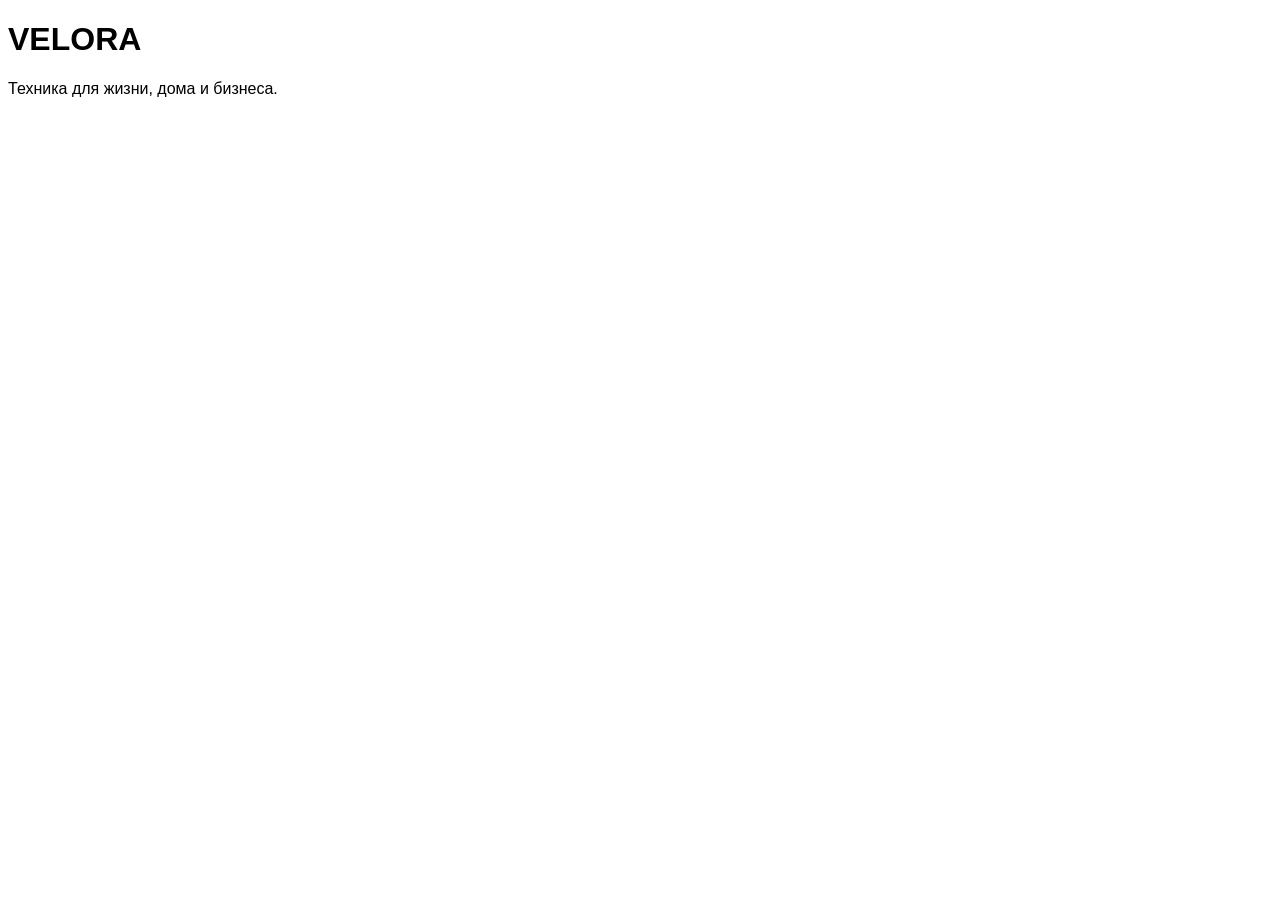
==== index.html @ d1290b40 "Создать структуру проекта VELORA и описать концепцию" ====
<!doctype html>
<html lang="ru"><head><meta charset="utf-8"><meta name="viewport" content="width=device-width,initial-scale=1"><title>VELORA — техника для жизни</title><link rel="stylesheet" href="style.css"></head><body><h1>VELORA</h1><p>Техника для жизни, дома и бизнеса.</p></body></html>
---- style.css ----
:root { color-scheme: light; font-family: Arial, sans-serif; }
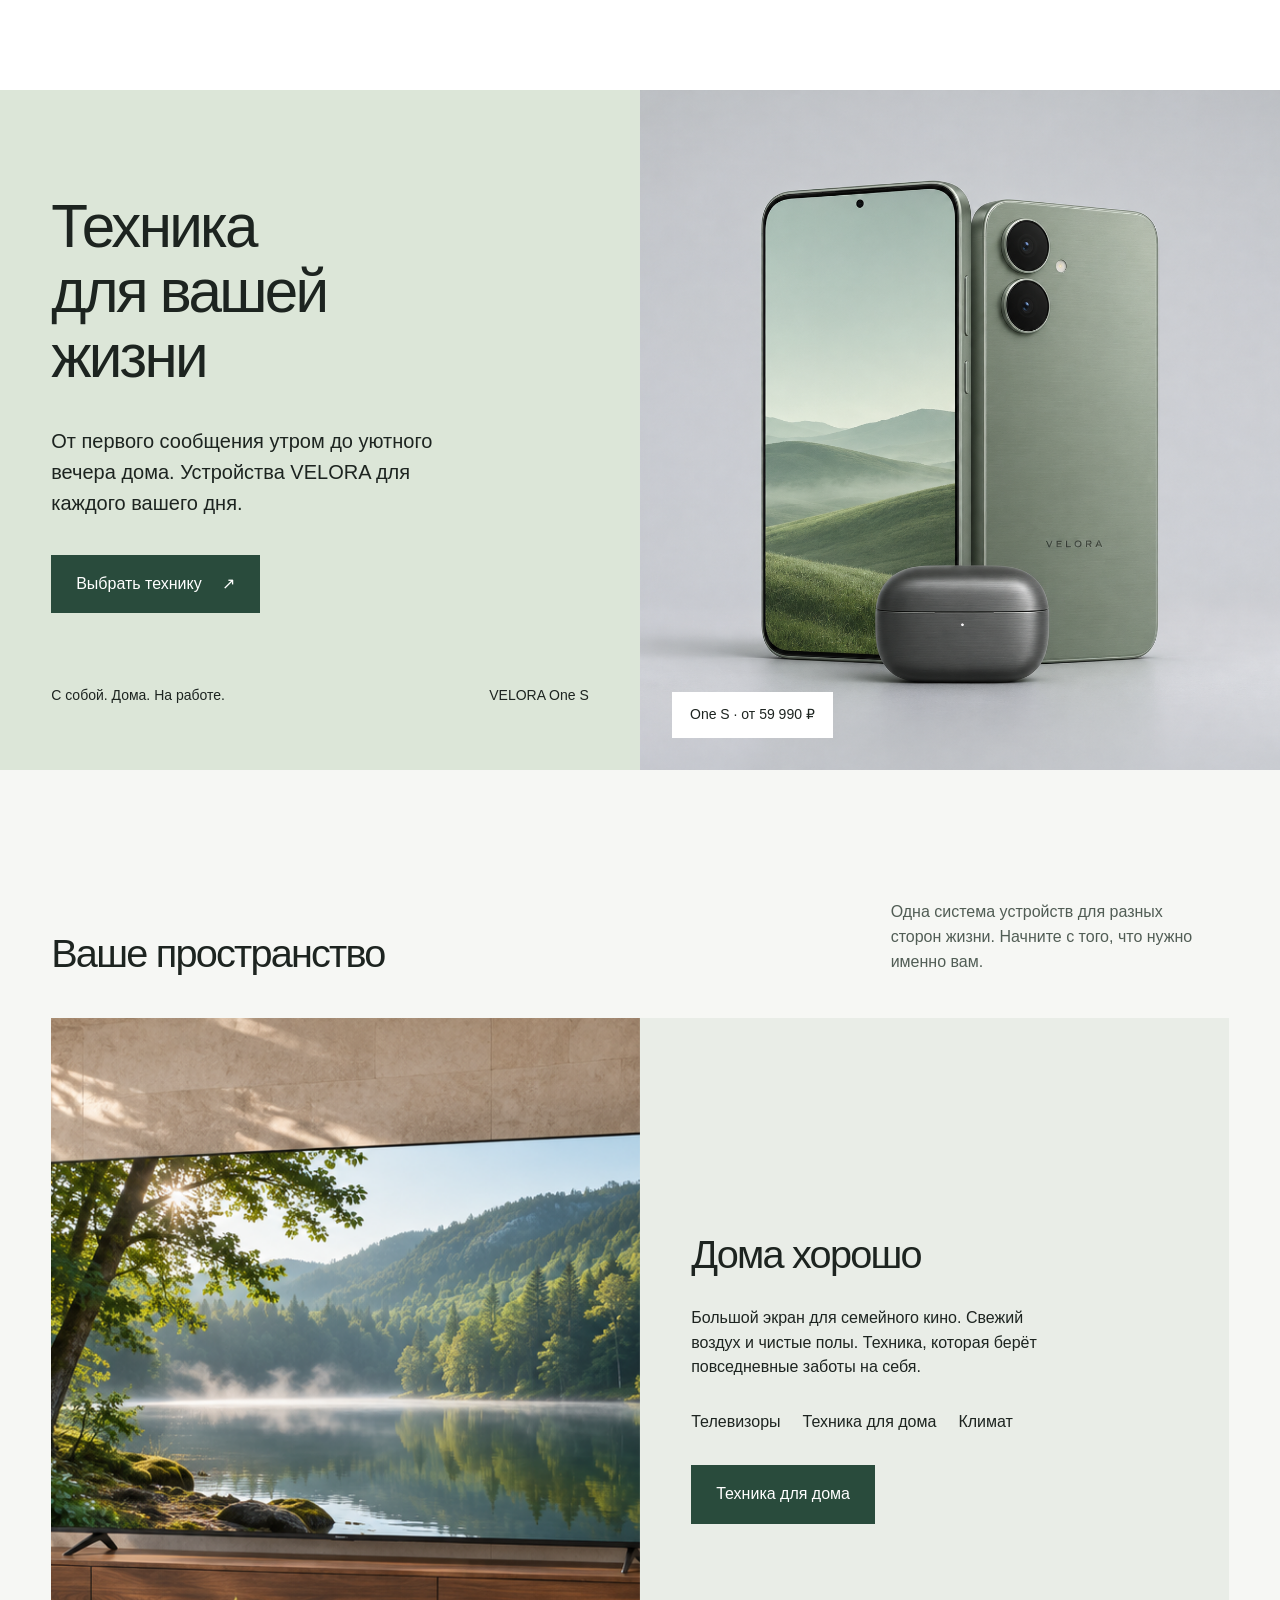
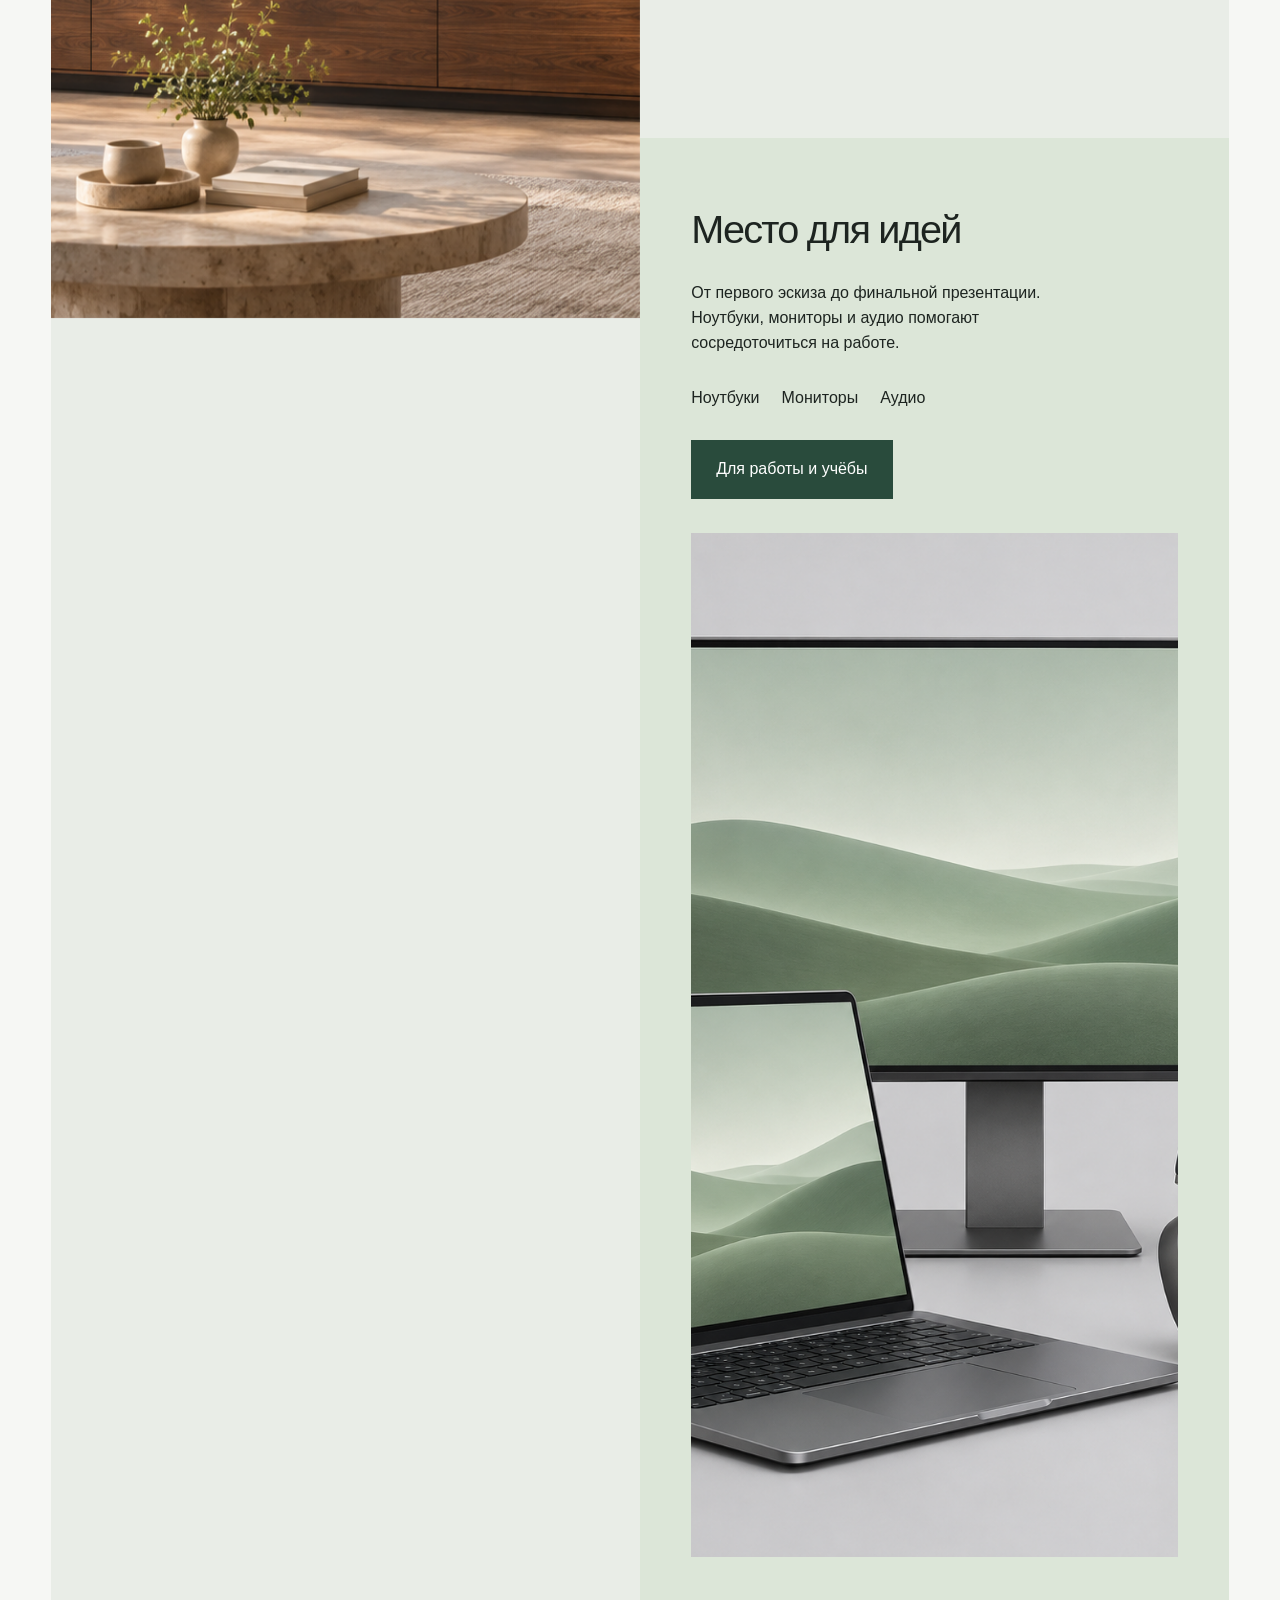
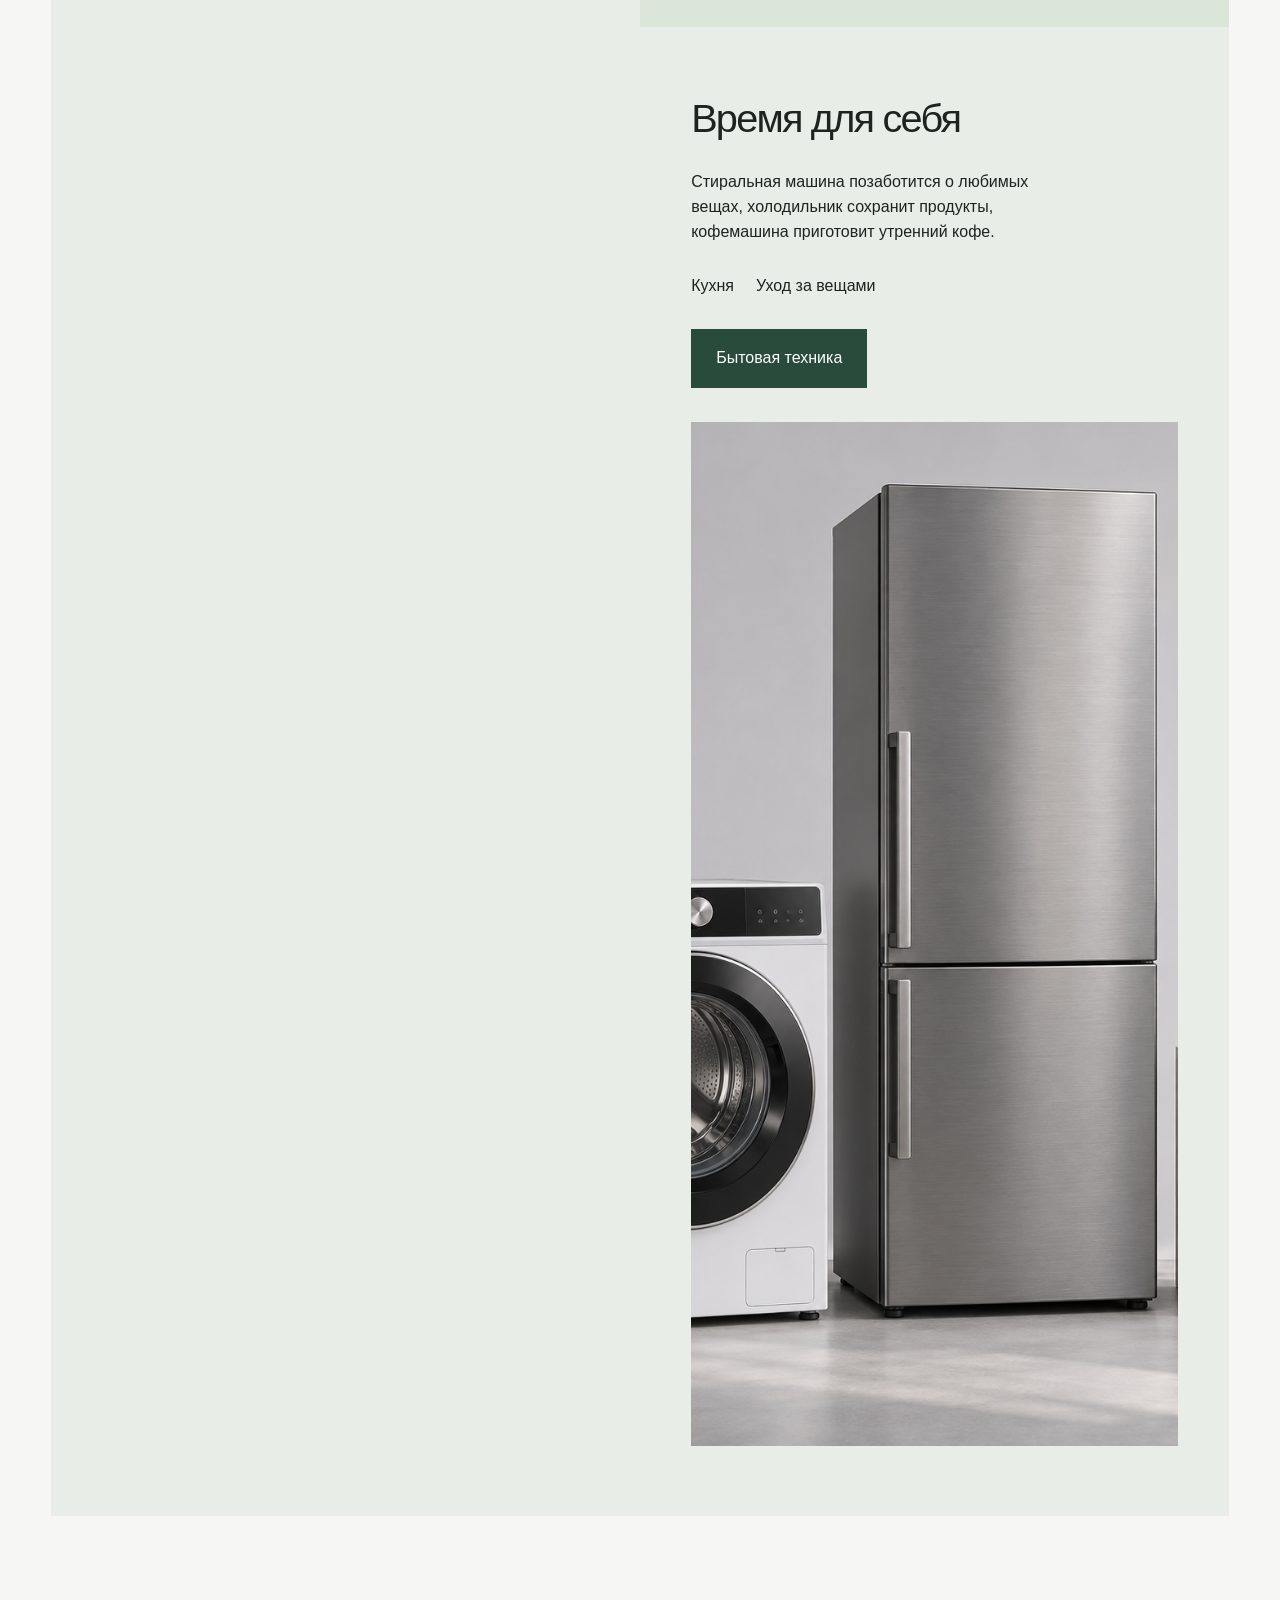
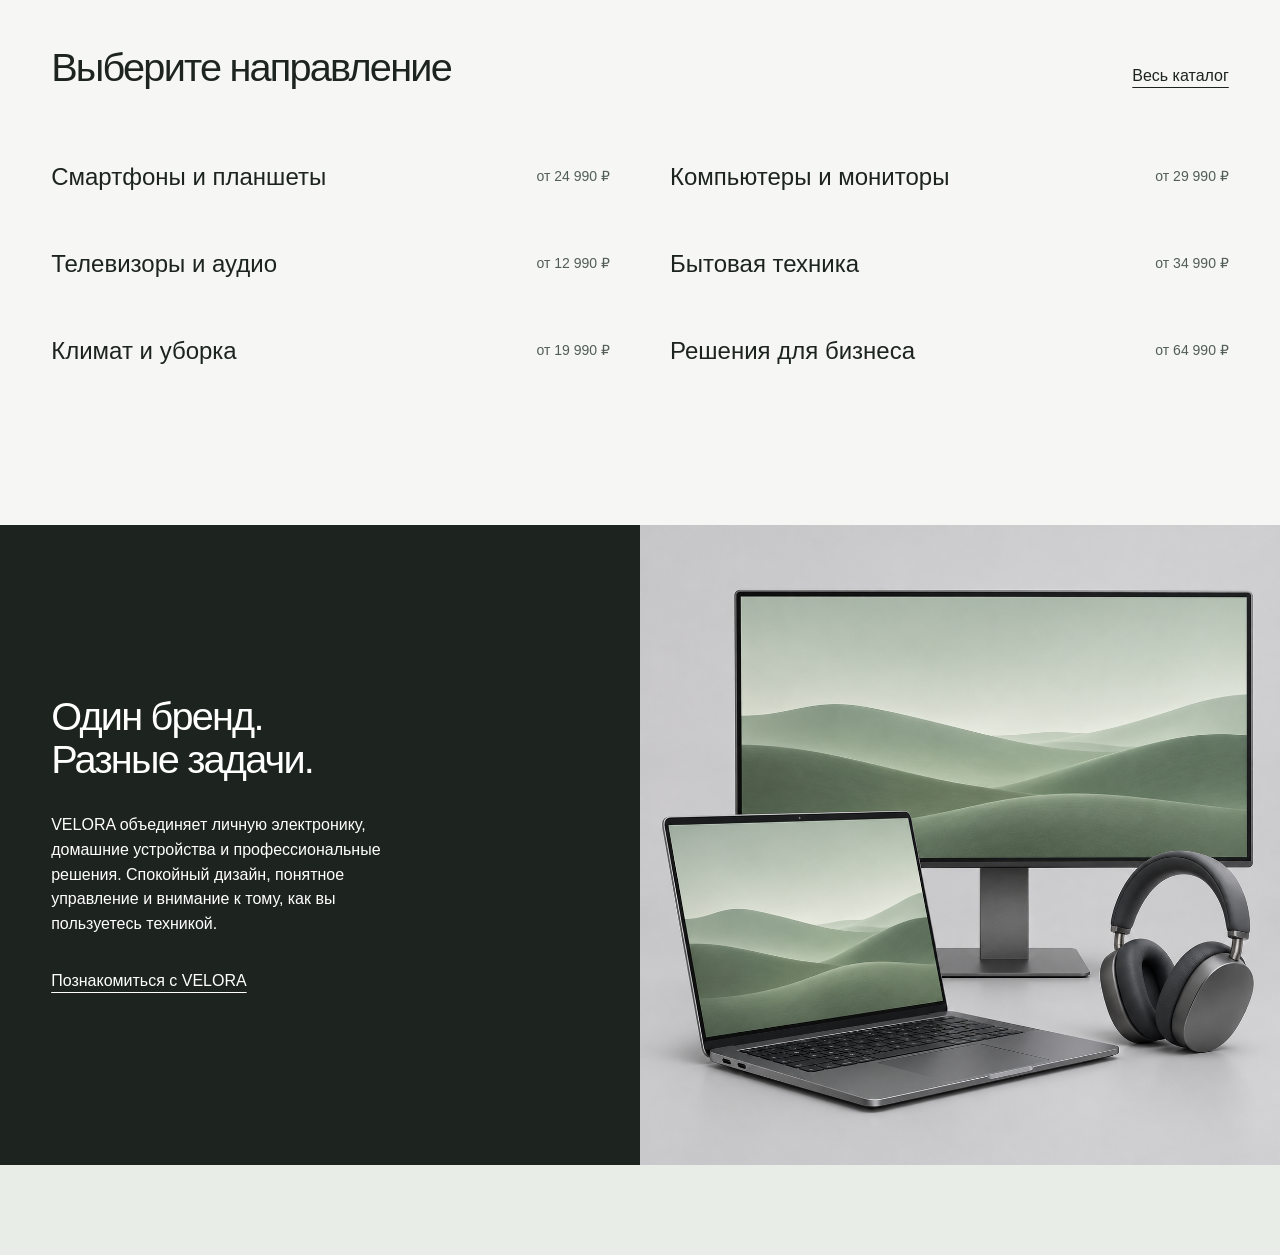
==== commit 4e3a54b4: "Добавить четыре страницы VELORA и изображения продукции" ====
--- a/index.html
+++ b/index.html
@@ -1,2 +1,8 @@
 <!doctype html>
-<html lang="ru"><head><meta charset="utf-8"><meta name="viewport" content="width=device-width,initial-scale=1"><title>VELORA — техника для жизни</title><link rel="stylesheet" href="style.css"></head><body><h1>VELORA</h1><p>Техника для жизни, дома и бизнеса.</p></body></html>
+<html lang="ru"><head><meta charset="utf-8"><meta name="viewport" content="width=device-width,initial-scale=1"><meta name="description" content="VELORA — учебный магазин техники для жизни, дома и бизнеса. Смартфоны, компьютеры, телевизоры и бытовая техника."><title>VELORA — техника для вашей жизни</title><link rel="icon" href="assets/favicon.svg" type="image/svg+xml"><link rel="stylesheet" href="style.css"><script src="app.js" defer></script></head><body>
+<a href="#main" class="skip">К содержанию</a><header class="header" data-header></header><main id="main">
+<section class="hero" aria-labelledby="hero-title"><div class="hero-copy"><h1 id="hero-title" class="reveal">Техника для вашей жизни</h1><p class="reveal">От первого сообщения утром до уютного вечера дома. Устройства VELORA для каждого вашего дня.</p><a class="button reveal" href="catalog.html">Выбрать технику <span aria-hidden="true">↗</span></a><div class="hero-bottom"><span>С собой. Дома. На работе.</span><span>VELORA One S</span></div></div><div class="hero-media"><img src="assets/mobile.png" alt="Смартфоны VELORA One S в шалфейном цвете и беспроводные наушники" width="1024" height="1024" fetchpriority="high"><span class="hero-caption">One S · от 59 990 ₽</span></div></section>
+<section class="section wrap" aria-labelledby="spaces-title"><div class="section-heading"><h2 id="spaces-title">Ваше пространство</h2><p>Одна система устройств для разных сторон жизни. Начните с того, что нужно именно вам.</p></div><div class="spaces"><div class="spaces-visual"><img id="space-image" src="assets/home.png" alt="Гостиная с телевизором, очистителем воздуха и роботом-пылесосом VELORA" width="1536" height="1024" loading="lazy"></div><div><article class="space-story" data-scene="home"><h3>Дома хорошо</h3><p>Большой экран для семейного кино. Свежий воздух и чистые полы. Техника, которая берёт повседневные заботы на себя.</p><ul><li>Телевизоры</li><li>Техника для дома</li><li>Климат</li></ul><a class="button" href="catalog.html?category=home">Техника для дома</a></article><article class="space-story" data-scene="computing"><h3>Место для идей</h3><p>От первого эскиза до финальной презентации. Ноутбуки, мониторы и аудио помогают сосредоточиться на работе.</p><ul><li>Ноутбуки</li><li>Мониторы</li><li>Аудио</li></ul><a class="button" href="catalog.html?category=computing">Для работы и учёбы</a><img class="inline-scene" src="assets/computing.png" alt="Графитовый ноутбук, монитор и полноразмерные наушники VELORA" width="1024" height="1024" loading="lazy"></article><article class="space-story" data-scene="appliances"><h3>Время для себя</h3><p>Стиральная машина позаботится о любимых вещах, холодильник сохранит продукты, кофемашина приготовит утренний кофе.</p><ul><li>Кухня</li><li>Уход за вещами</li></ul><a class="button" href="catalog.html?category=appliances">Бытовая техника</a><img class="inline-scene" src="assets/appliances.png" alt="Стиральная машина, холодильник и кофемашина VELORA" width="1024" height="1024" loading="lazy"></article></div></div></section>
+<section class="section wrap" aria-labelledby="categories-title"><div class="section-heading"><h2 id="categories-title">Выберите направление</h2><a class="text-link" href="catalog.html">Весь каталог</a></div><div class="category-list"><a class="category" href="catalog.html?category=mobile"><strong>Смартфоны и планшеты</strong><span>от 24 990 ₽</span></a><a class="category" href="catalog.html?category=computing"><strong>Компьютеры и мониторы</strong><span>от 29 990 ₽</span></a><a class="category" href="catalog.html?category=tv"><strong>Телевизоры и аудио</strong><span>от 12 990 ₽</span></a><a class="category" href="catalog.html?category=appliances"><strong>Бытовая техника</strong><span>от 34 990 ₽</span></a><a class="category" href="catalog.html?category=climate"><strong>Климат и уборка</strong><span>от 19 990 ₽</span></a><a class="category" href="catalog.html?category=business"><strong>Решения для бизнеса</strong><span>от 64 990 ₽</span></a></div></section>
+<section class="brand-note" aria-labelledby="brand-title"><div><h2 id="brand-title">Один бренд.<br>Разные задачи.</h2><p>VELORA объединяет личную электронику, домашние устройства и профессиональные решения. Спокойный дизайн, понятное управление и внимание к тому, как вы пользуетесь техникой.</p><a class="text-link" href="about.html">Познакомиться с VELORA</a></div><img src="assets/computing.png" alt="Рабочее пространство с устройствами VELORA" width="1024" height="1024" loading="lazy"></section>
+</main><footer class="footer" data-footer></footer><div data-cart></div><div class="toast" role="status" aria-live="polite"></div></body></html>
--- a/style.css
+++ b/style.css
@@ -1 +1,8 @@
-:root { color-scheme: light; font-family: Arial, sans-serif; }
+:root{--bg:#f6f7f4;--paper:#fff;--ink:#1d2420;--muted:#515d55;--surface:#e9ede7;--accent:#294b3c;--mint:#dce6d8;--gap:clamp(20px,4vw,64px);--head:clamp(30px,3.1vw,46px);--display:clamp(40px,4.7vw,72px)}
+*{box-sizing:border-box}html{scroll-behavior:smooth}body{margin:0;background:var(--bg);color:var(--ink);font:16px/1.55 Arial,Helvetica,sans-serif}button,input,select{font:inherit}a{color:inherit;text-decoration:none}button{cursor:pointer}img{display:block;max-width:100%;object-fit:cover}h1,h2,h3,p{margin:0}h1,h2,h3{line-height:1.08;letter-spacing:-.045em;text-wrap:balance;font-weight:500}h1{font-size:var(--display)}h2{font-size:var(--head)}h3{font-size:24px}p{text-wrap:pretty}a:focus-visible,button:focus-visible,input:focus-visible,select:focus-visible{outline:3px solid #43816b;outline-offset:5px}.skip{position:absolute;top:-100px;left:20px;background:var(--ink);color:var(--paper);padding:12px;z-index:100}.skip:focus{top:12px}.wrap{padding-inline:var(--gap)}.header{height:90px;display:flex;align-items:center;justify-content:space-between;gap:24px;padding-inline:var(--gap);background:var(--paper)}.wordmark{font-size:29px;font-weight:800;letter-spacing:-.07em}.nav{display:flex;align-items:center;gap:32px}.nav a{padding:8px 0}.nav a[aria-current=page]{color:var(--accent);text-decoration:underline;text-underline-offset:8px;text-decoration-thickness:2px}.cart-open{border:0;background:var(--surface);padding:12px 18px;display:flex;gap:14px;align-items:center}.cart-count{background:var(--ink);color:var(--paper);min-width:23px;height:23px;display:grid;place-items:center;font-size:13px;border-radius:50%}.menu-toggle{display:none;border:0;padding:12px;background:var(--surface)}.button{display:inline-flex;align-items:center;justify-content:center;gap:20px;padding:17px 25px;background:var(--accent);color:var(--paper);border:0;min-height:54px;font-weight:500}.button.secondary{background:var(--surface);color:var(--ink)}.text-link{text-decoration:underline;text-underline-offset:6px}.button,.cart-open,.nav a,.category,.product-card img{transition:transform .2s ease,background-color .2s ease}.button:hover,.cart-open:hover{transform:translateY(-2px)}.button:active{transform:translateY(1px)}.nav a:hover,.text-link:hover{color:var(--accent)}
+.hero{display:grid;grid-template-columns:1fr 1fr;min-height:680px}.hero-copy{padding:clamp(48px,7vw,100px) var(--gap) 48px;display:flex;flex-direction:column;justify-content:center;background:var(--mint)}.hero-copy h1{max-width:10ch}.hero-copy p{font-size:20px;max-width:36ch;margin-top:36px}.hero-copy .button{align-self:flex-start;margin-top:36px}.hero-bottom{margin-top:72px;display:flex;justify-content:space-between;gap:20px;font-size:14px}.hero-media{position:relative;background:var(--surface);overflow:hidden}.hero-media img{width:100%;height:100%;position:absolute;object-fit:cover;animation:hero-drift 16s ease-in-out infinite alternate}.hero-caption{position:absolute;bottom:32px;left:32px;background:var(--paper);padding:12px 18px;font-size:14px}.section{margin-top:130px;margin-bottom:130px}.section-heading{display:flex;align-items:flex-end;justify-content:space-between;gap:30px;margin-bottom:44px}.section-heading p{max-width:38ch;color:var(--muted)}.spaces{display:grid;grid-template-columns:1fr 1fr;background:var(--surface)}.spaces-visual{position:sticky;top:0;height:100svh;min-height:600px}.spaces-visual img{width:100%;height:100%;object-fit:cover}.space-story{min-height:80svh;padding:70px var(--gap);display:flex;flex-direction:column;justify-content:center}.space-story h3{font-size:var(--head);max-width:13ch}.space-story p{margin-top:30px;max-width:40ch}.space-story ul{padding:0;list-style:none;display:flex;flex-wrap:wrap;gap:12px 22px;margin:30px 0}.space-story .button{align-self:flex-start}.inline-scene{width:100%;aspect-ratio:1.35;object-fit:cover;margin-top:34px}.space-story:nth-child(2){background:var(--mint)}.category-list{display:grid;grid-template-columns:1fr 1fr;gap:0 60px}.category{display:flex;justify-content:space-between;align-items:center;padding:25px 0;gap:20px}.category:hover{transform:translateX(6px)}.category strong{font-size:24px;font-weight:500}.category span{font-size:14px;color:var(--muted)}.brand-note{display:grid;grid-template-columns:1fr 1fr;background:var(--ink);color:var(--paper)}.brand-note>div{padding:var(--gap);display:flex;flex-direction:column;justify-content:center;gap:32px}.brand-note img{height:100%;width:100%;min-height:430px}.brand-note p{max-width:43ch}.footer{padding:64px var(--gap) 26px;background:var(--surface)}.footer-top{display:grid;grid-template-columns:1.5fr 1fr 1fr;gap:40px}.footer-top p{max-width:34ch;margin-top:24px;color:var(--muted)}.footer-links{display:flex;flex-direction:column;gap:12px}.footer-bottom{display:flex;justify-content:space-between;gap:24px;flex-wrap:wrap;margin-top:64px;font-size:14px;color:var(--muted)}
+.page-intro{padding:64px var(--gap) 48px}.page-intro p{margin-top:24px;max-width:65ch;color:var(--muted)}.breadcrumb{font-size:14px;color:var(--muted);margin-bottom:28px}.breadcrumb a{text-decoration:underline;text-underline-offset:4px}.catalog-layout{display:grid;grid-template-columns:210px minmax(0,1fr);gap:40px;padding:0 var(--gap) 100px}.filter-title{font-size:20px;margin-bottom:18px}.filter-categories{display:flex;flex-direction:column;gap:8px}.filter-categories button{border:0;background:none;text-align:left;padding:12px 14px;color:var(--ink)}.filter-categories button[aria-pressed=true]{background:var(--accent);color:var(--paper)}.filter-categories button:hover{background:var(--surface)}.filter-categories button[aria-pressed=true]:hover{background:var(--accent)}.catalog-tools{display:flex;gap:16px;align-items:center;justify-content:space-between;flex-wrap:wrap;margin-bottom:28px}.search-box{flex:1;min-width:190px}.search-box input{width:100%;background:var(--paper);border:1px solid #a8b1a9;padding:14px}.sort-box select{background:var(--paper);border:1px solid #a8b1a9;padding:14px;max-width:100%}.result-count{color:var(--muted);font-size:14px;margin-bottom:20px}.products{display:grid;grid-template-columns:repeat(3,minmax(0,1fr));gap:40px 24px}.product-card{min-width:0}.product-visual{display:block;overflow:hidden;background:var(--surface)}.product-card img{width:100%;aspect-ratio:1;object-fit:contain}.product-visual:hover img{transform:scale(1.035)}.product-card h2{font-size:24px;line-height:1.2;letter-spacing:-.025em;margin-top:20px}.product-card p{margin:10px 0;color:var(--muted);font-size:14px}.price{font-size:20px;font-variant-numeric:tabular-nums}.product-actions{margin-top:18px;display:flex;justify-content:space-between;align-items:center;gap:8px}.add-small{background:var(--accent);color:var(--paper);border:0;padding:11px 14px}.empty-state{padding:50px 20px;background:var(--surface);text-align:center;grid-column:1/-1}.empty-state p{margin-top:16px}.sr-only{position:absolute;width:1px;height:1px;padding:0;margin:-1px;overflow:hidden;clip:rect(0,0,0,0);white-space:nowrap;border:0}.product-main{display:grid;grid-template-columns:1.1fr 1fr;gap:60px;margin:0 var(--gap) 80px}.detail-image{width:100%;aspect-ratio:1;object-fit:contain;background:var(--surface)}.product-info{padding-block:20px}.product-info h1{font-size:var(--head)}.product-info .description{margin:28px 0;color:var(--muted);font-size:20px}.detail-price{font-size:32px;margin:32px 0}.color-options{display:flex;gap:14px;margin-top:16px}.swatch{width:38px;height:38px;border:3px solid var(--paper);outline:2px solid transparent;border-radius:50%}.swatch[aria-pressed=true]{outline-color:var(--ink)}.color-sage{background:#a6b49f}.color-graphite{background:#414744}.detail-add{width:100%;margin-top:32px}.service-note{font-size:14px;color:var(--muted);margin-top:22px}.specs{max-width:1000px;margin:0 auto 100px;padding:0 var(--gap)}.specs h2{margin-bottom:32px}.specs dl{display:grid;grid-template-columns:1fr 1fr;margin:0}.specs dt,.specs dd{padding:18px 16px;margin:0}.specs dt:nth-of-type(odd),.specs dd:nth-of-type(odd){background:var(--surface)}.about-intro{display:grid;grid-template-columns:1fr 1fr;gap:60px;align-items:center}.about-intro img{width:100%;aspect-ratio:1;object-fit:cover}.about-intro p{margin-top:30px;max-width:45ch;font-size:20px}.about-intro h1{font-size:var(--head)}.about-directions{display:grid;grid-template-columns:1fr 1fr;gap:60px}.about-directions p{margin-top:24px;max-width:48ch}.support{background:var(--mint);padding:var(--gap)}.support details{padding-block:22px}.support summary{cursor:pointer;font-size:20px}.support details p{margin-top:18px;max-width:70ch}.support h2{margin-bottom:24px}
+dialog{border:0;padding:0;background:var(--paper);color:var(--ink);width:min(620px,calc(100% - 32px));max-height:85svh}dialog::backdrop{background:#17231c99}.cart-inner{padding:32px}.cart-title{display:flex;align-items:center;justify-content:space-between;gap:20px;margin-bottom:30px}.cart-title h2{font-size:32px}.close-dialog{border:0;background:var(--surface);padding:8px 14px;font-size:24px}.cart-row{display:grid;grid-template-columns:80px 1fr auto;gap:18px;align-items:center;margin:24px 0}.cart-row img{width:80px;height:80px;object-fit:contain;background:var(--surface)}.cart-row h3{font-size:20px;letter-spacing:-.02em}.cart-row p{font-size:14px}.quantity{display:flex;align-items:center;gap:14px;margin-top:10px}.quantity button{border:0;background:var(--surface);width:30px;height:30px}.quantity button:disabled{opacity:.4;cursor:default}.remove-item{border:0;background:none;text-decoration:underline;font-size:14px;padding:6px 0}.cart-total{font-size:24px;margin:30px 0}.cart-empty{padding:40px 0}.cart-notice{font-size:14px;color:var(--muted);margin:20px 0}.toast{position:fixed;bottom:24px;left:50%;transform:translateX(-50%);background:var(--ink);color:var(--paper);padding:16px 24px;z-index:20;max-width:calc(100% - 32px);width:max-content}.toast:empty{display:none}.reveal{animation:enter .65s both}.space-story>*{animation:enter .7s both}.space-story>*:nth-child(2){animation-delay:.08s}.space-story>*:nth-child(3){animation-delay:.16s}@supports(animation-timeline:view()){.space-story>*,.category,.section-heading>*{animation:enter both;animation-timeline:view();animation-range:entry 0% entry 65%}}@keyframes enter{from{opacity:.25;transform:translateY(22px)}to{opacity:1;transform:none}}@keyframes hero-drift{from{transform:scale(1)}to{transform:scale(1.045)}}
+@media(min-width:1550px){body{max-width:1800px;margin:auto}.hero{min-height:760px}}@media(max-width:1000px){.header{height:80px}.nav{gap:20px}.hero{min-height:560px}.hero-copy{padding-top:50px}.hero-bottom{margin-top:40px}.products{grid-template-columns:repeat(2,minmax(0,1fr))}.catalog-layout{grid-template-columns:180px minmax(0,1fr);gap:25px}.product-main{gap:32px}.spaces-visual{min-height:500px}.footer-top{grid-template-columns:1fr 1fr}.footer-top>div:first-child{grid-column:1/-1}}
+@media(max-width:700px){:root{--gap:20px;--display:46px;--head:34px}.header{height:76px;gap:12px;position:relative;z-index:10}.wordmark{font-size:26px}.menu-toggle{display:block;margin-left:auto}.cart-open{padding:10px 12px;gap:8px}.cart-label{display:none}.nav{display:none;position:absolute;top:76px;left:0;right:0;background:var(--paper);padding:24px var(--gap);flex-direction:column;align-items:flex-start}.nav.open{display:flex}.hero{display:flex;flex-direction:column;min-height:0}.hero-media{height:420px;order:-1}.hero-copy{padding:38px var(--gap)}.hero-copy h1{max-width:12ch}.hero-copy p{font-size:18px;margin-top:28px}.hero-copy .button{width:100%;margin-top:28px}.hero-caption{left:20px;bottom:20px}.hero-bottom{margin-top:32px;font-size:13px}.section{margin-block:75px}.section-heading{align-items:flex-start;flex-direction:column;gap:24px;margin-bottom:30px}.spaces{display:block}.spaces-visual{position:relative;min-height:0;height:380px}.space-story{min-height:0;padding:42px var(--gap)}.space-story h3{max-width:100%}.space-story p{margin-top:22px}.category-list{grid-template-columns:1fr}.category strong{font-size:22px}.brand-note{grid-template-columns:1fr}.brand-note img{min-height:0;aspect-ratio:1.25;order:-1}.brand-note>div{padding:36px var(--gap)}.footer{padding-top:44px}.footer-top{gap:32px 20px}.footer-bottom{margin-top:40px;gap:12px}.page-intro{padding-top:42px}.page-intro h1{font-size:40px}.catalog-layout{display:block;padding-bottom:65px}.filter-categories{flex-direction:row;overflow-x:auto;padding-bottom:14px;margin-bottom:20px;gap:6px}.filter-categories button{white-space:nowrap;padding:10px 14px}.filter-title{display:none}.catalog-tools{align-items:stretch;gap:12px}.search-box{flex-basis:100%}.sort-box,.sort-box select{width:100%}.products{gap:32px 14px}.product-card h2{font-size:20px}.product-actions{flex-direction:column;align-items:flex-start;gap:12px}.add-small{width:100%}.product-main{grid-template-columns:1fr;gap:22px;margin-bottom:50px}.product-info{padding:0}.product-info .description{font-size:18px}.specs{margin-bottom:65px}.specs dt,.specs dd{padding:14px 10px;font-size:14px}.about-intro,.about-directions{grid-template-columns:1fr;gap:36px}.about-intro img{order:-1}.about-intro p{font-size:18px}.support{padding:28px 20px}.cart-inner{padding:24px 20px}.cart-row{grid-template-columns:62px 1fr;gap:14px}.cart-row img{width:62px;height:70px}.cart-row>div:last-child{grid-column:2}.cart-title h2{font-size:28px}}
+@media(prefers-reduced-motion:reduce){html{scroll-behavior:auto}*,*::before,*::after{animation:none!important;transition:none!important}}
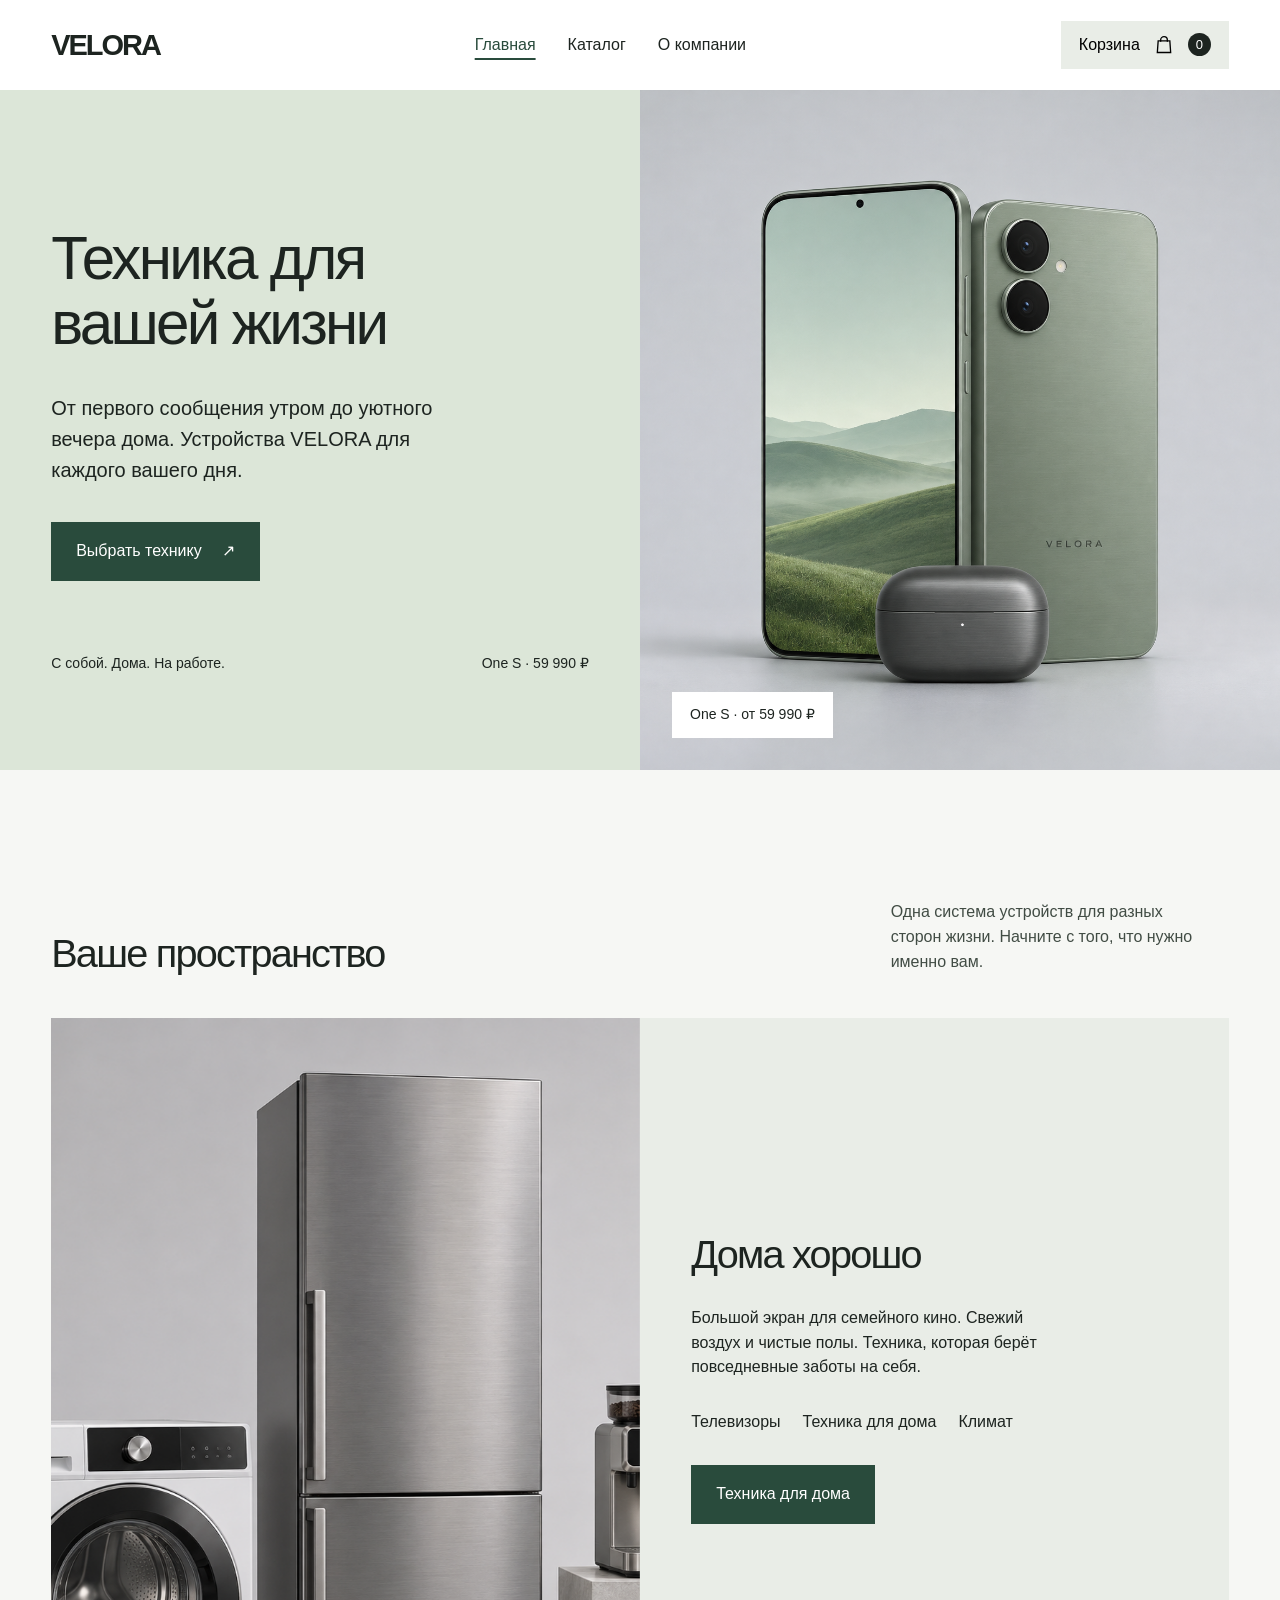
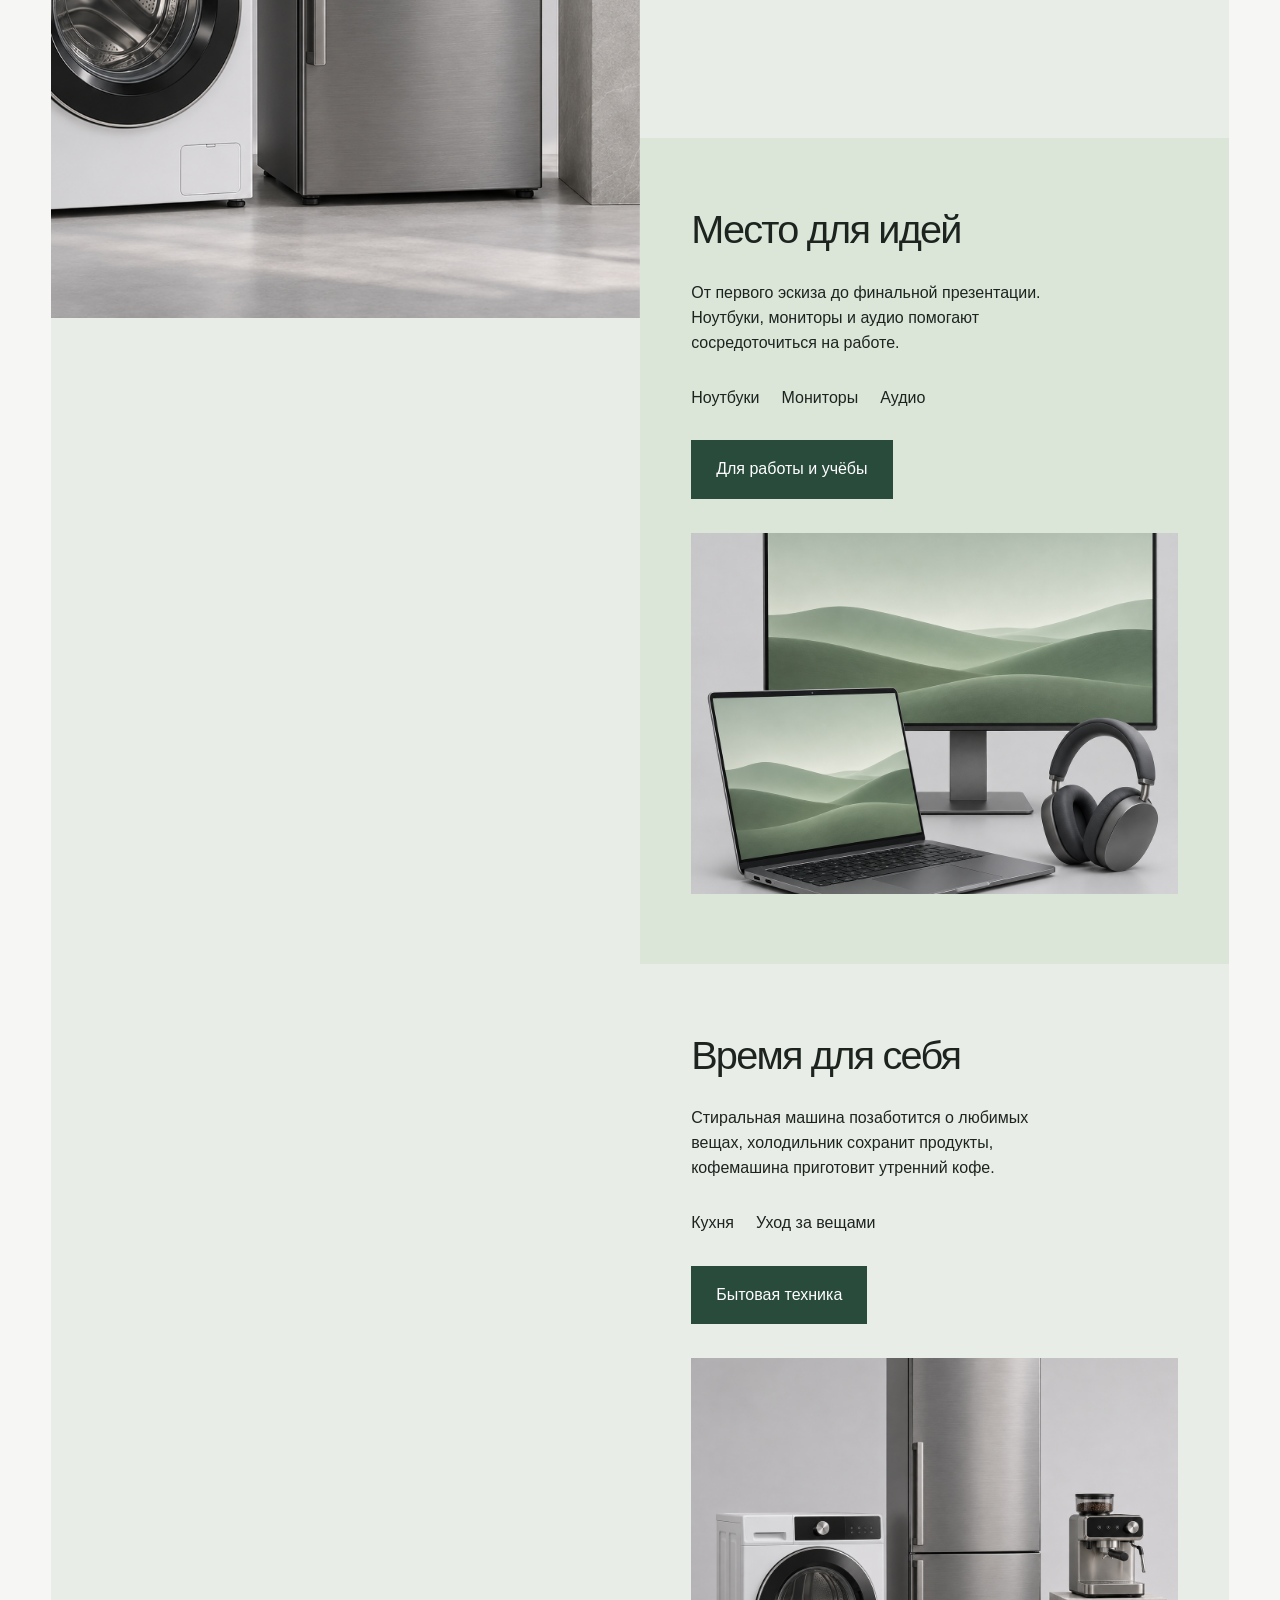
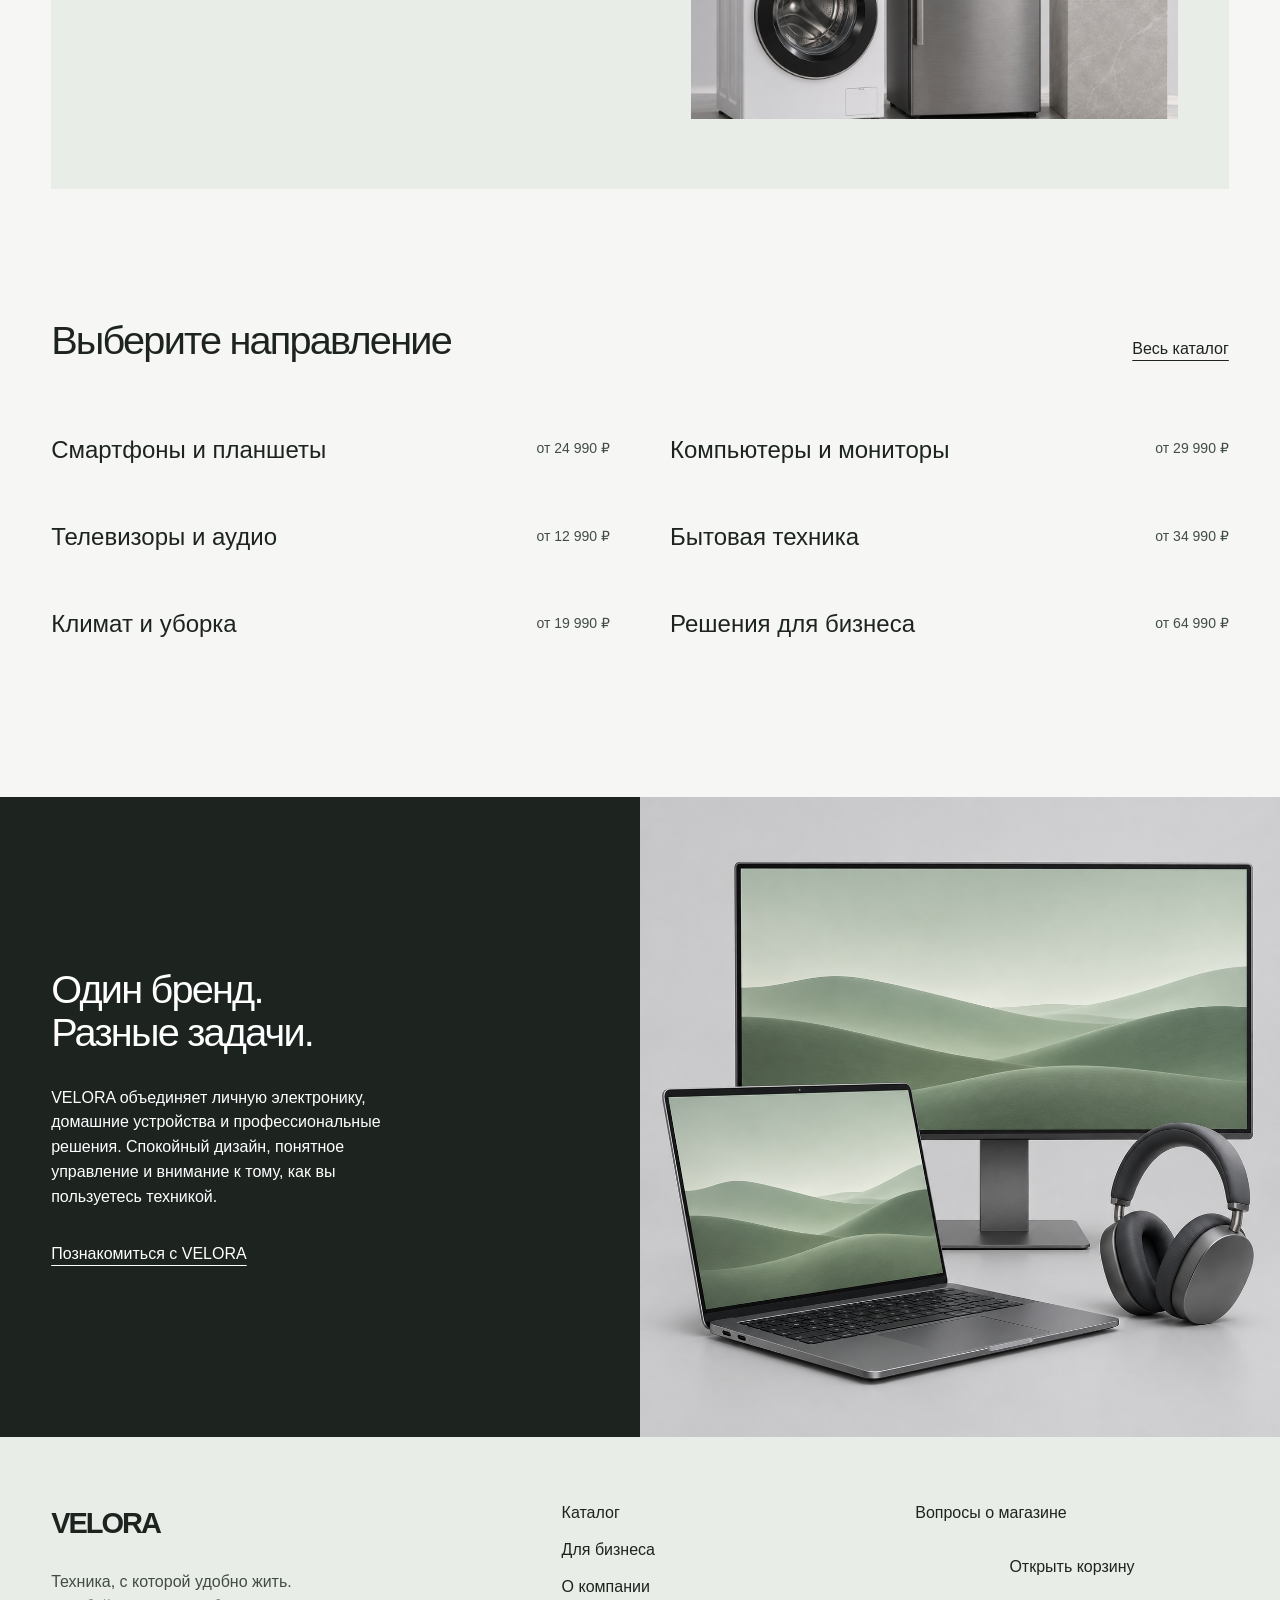
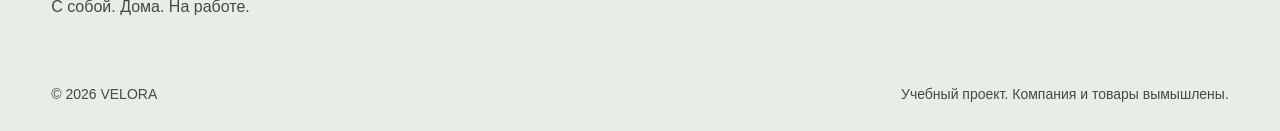
==== commit 8e3ddb19: "Исправить адаптивность и подтвердить проверку функций" ====
--- a/index.html
+++ b/index.html
@@ -1,7 +1,7 @@
 <!doctype html>
 <html lang="ru"><head><meta charset="utf-8"><meta name="viewport" content="width=device-width,initial-scale=1"><meta name="description" content="VELORA — учебный магазин техники для жизни, дома и бизнеса. Смартфоны, компьютеры, телевизоры и бытовая техника."><title>VELORA — техника для вашей жизни</title><link rel="icon" href="assets/favicon.svg" type="image/svg+xml"><link rel="stylesheet" href="style.css"><script src="app.js" defer></script></head><body>
 <a href="#main" class="skip">К содержанию</a><header class="header" data-header></header><main id="main">
-<section class="hero" aria-labelledby="hero-title"><div class="hero-copy"><h1 id="hero-title" class="reveal">Техника для вашей жизни</h1><p class="reveal">От первого сообщения утром до уютного вечера дома. Устройства VELORA для каждого вашего дня.</p><a class="button reveal" href="catalog.html">Выбрать технику <span aria-hidden="true">↗</span></a><div class="hero-bottom"><span>С собой. Дома. На работе.</span><span>VELORA One S</span></div></div><div class="hero-media"><img src="assets/mobile.png" alt="Смартфоны VELORA One S в шалфейном цвете и беспроводные наушники" width="1024" height="1024" fetchpriority="high"><span class="hero-caption">One S · от 59 990 ₽</span></div></section>
+<section class="hero" aria-labelledby="hero-title"><div class="hero-copy"><h1 id="hero-title" class="reveal">Техника для вашей жизни</h1><p class="reveal">От первого сообщения утром до уютного вечера дома. Устройства VELORA для каждого вашего дня.</p><a class="button reveal" href="catalog.html">Выбрать технику <span aria-hidden="true">↗</span></a><div class="hero-bottom"><span>С собой. Дома. На работе.</span><span>One S · 59 990 ₽</span></div></div><div class="hero-media"><img src="assets/mobile.png" alt="Смартфоны VELORA One S в шалфейном цвете и беспроводные наушники" width="1024" height="1024" fetchpriority="high"><span class="hero-caption">One S · от 59 990 ₽</span></div></section>
 <section class="section wrap" aria-labelledby="spaces-title"><div class="section-heading"><h2 id="spaces-title">Ваше пространство</h2><p>Одна система устройств для разных сторон жизни. Начните с того, что нужно именно вам.</p></div><div class="spaces"><div class="spaces-visual"><img id="space-image" src="assets/home.png" alt="Гостиная с телевизором, очистителем воздуха и роботом-пылесосом VELORA" width="1536" height="1024" loading="lazy"></div><div><article class="space-story" data-scene="home"><h3>Дома хорошо</h3><p>Большой экран для семейного кино. Свежий воздух и чистые полы. Техника, которая берёт повседневные заботы на себя.</p><ul><li>Телевизоры</li><li>Техника для дома</li><li>Климат</li></ul><a class="button" href="catalog.html?category=home">Техника для дома</a></article><article class="space-story" data-scene="computing"><h3>Место для идей</h3><p>От первого эскиза до финальной презентации. Ноутбуки, мониторы и аудио помогают сосредоточиться на работе.</p><ul><li>Ноутбуки</li><li>Мониторы</li><li>Аудио</li></ul><a class="button" href="catalog.html?category=computing">Для работы и учёбы</a><img class="inline-scene" src="assets/computing.png" alt="Графитовый ноутбук, монитор и полноразмерные наушники VELORA" width="1024" height="1024" loading="lazy"></article><article class="space-story" data-scene="appliances"><h3>Время для себя</h3><p>Стиральная машина позаботится о любимых вещах, холодильник сохранит продукты, кофемашина приготовит утренний кофе.</p><ul><li>Кухня</li><li>Уход за вещами</li></ul><a class="button" href="catalog.html?category=appliances">Бытовая техника</a><img class="inline-scene" src="assets/appliances.png" alt="Стиральная машина, холодильник и кофемашина VELORA" width="1024" height="1024" loading="lazy"></article></div></div></section>
 <section class="section wrap" aria-labelledby="categories-title"><div class="section-heading"><h2 id="categories-title">Выберите направление</h2><a class="text-link" href="catalog.html">Весь каталог</a></div><div class="category-list"><a class="category" href="catalog.html?category=mobile"><strong>Смартфоны и планшеты</strong><span>от 24 990 ₽</span></a><a class="category" href="catalog.html?category=computing"><strong>Компьютеры и мониторы</strong><span>от 29 990 ₽</span></a><a class="category" href="catalog.html?category=tv"><strong>Телевизоры и аудио</strong><span>от 12 990 ₽</span></a><a class="category" href="catalog.html?category=appliances"><strong>Бытовая техника</strong><span>от 34 990 ₽</span></a><a class="category" href="catalog.html?category=climate"><strong>Климат и уборка</strong><span>от 19 990 ₽</span></a><a class="category" href="catalog.html?category=business"><strong>Решения для бизнеса</strong><span>от 64 990 ₽</span></a></div></section>
 <section class="brand-note" aria-labelledby="brand-title"><div><h2 id="brand-title">Один бренд.<br>Разные задачи.</h2><p>VELORA объединяет личную электронику, домашние устройства и профессиональные решения. Спокойный дизайн, понятное управление и внимание к тому, как вы пользуетесь техникой.</p><a class="text-link" href="about.html">Познакомиться с VELORA</a></div><img src="assets/computing.png" alt="Рабочее пространство с устройствами VELORA" width="1024" height="1024" loading="lazy"></section>
--- a/style.css
+++ b/style.css
@@ -1,8 +1,8 @@
-:root{--bg:#f6f7f4;--paper:#fff;--ink:#1d2420;--muted:#515d55;--surface:#e9ede7;--accent:#294b3c;--mint:#dce6d8;--gap:clamp(20px,4vw,64px);--head:clamp(30px,3.1vw,46px);--display:clamp(40px,4.7vw,72px)}
-*{box-sizing:border-box}html{scroll-behavior:smooth}body{margin:0;background:var(--bg);color:var(--ink);font:16px/1.55 Arial,Helvetica,sans-serif}button,input,select{font:inherit}a{color:inherit;text-decoration:none}button{cursor:pointer}img{display:block;max-width:100%;object-fit:cover}h1,h2,h3,p{margin:0}h1,h2,h3{line-height:1.08;letter-spacing:-.045em;text-wrap:balance;font-weight:500}h1{font-size:var(--display)}h2{font-size:var(--head)}h3{font-size:24px}p{text-wrap:pretty}a:focus-visible,button:focus-visible,input:focus-visible,select:focus-visible{outline:3px solid #43816b;outline-offset:5px}.skip{position:absolute;top:-100px;left:20px;background:var(--ink);color:var(--paper);padding:12px;z-index:100}.skip:focus{top:12px}.wrap{padding-inline:var(--gap)}.header{height:90px;display:flex;align-items:center;justify-content:space-between;gap:24px;padding-inline:var(--gap);background:var(--paper)}.wordmark{font-size:29px;font-weight:800;letter-spacing:-.07em}.nav{display:flex;align-items:center;gap:32px}.nav a{padding:8px 0}.nav a[aria-current=page]{color:var(--accent);text-decoration:underline;text-underline-offset:8px;text-decoration-thickness:2px}.cart-open{border:0;background:var(--surface);padding:12px 18px;display:flex;gap:14px;align-items:center}.cart-count{background:var(--ink);color:var(--paper);min-width:23px;height:23px;display:grid;place-items:center;font-size:13px;border-radius:50%}.menu-toggle{display:none;border:0;padding:12px;background:var(--surface)}.button{display:inline-flex;align-items:center;justify-content:center;gap:20px;padding:17px 25px;background:var(--accent);color:var(--paper);border:0;min-height:54px;font-weight:500}.button.secondary{background:var(--surface);color:var(--ink)}.text-link{text-decoration:underline;text-underline-offset:6px}.button,.cart-open,.nav a,.category,.product-card img{transition:transform .2s ease,background-color .2s ease}.button:hover,.cart-open:hover{transform:translateY(-2px)}.button:active{transform:translateY(1px)}.nav a:hover,.text-link:hover{color:var(--accent)}
-.hero{display:grid;grid-template-columns:1fr 1fr;min-height:680px}.hero-copy{padding:clamp(48px,7vw,100px) var(--gap) 48px;display:flex;flex-direction:column;justify-content:center;background:var(--mint)}.hero-copy h1{max-width:10ch}.hero-copy p{font-size:20px;max-width:36ch;margin-top:36px}.hero-copy .button{align-self:flex-start;margin-top:36px}.hero-bottom{margin-top:72px;display:flex;justify-content:space-between;gap:20px;font-size:14px}.hero-media{position:relative;background:var(--surface);overflow:hidden}.hero-media img{width:100%;height:100%;position:absolute;object-fit:cover;animation:hero-drift 16s ease-in-out infinite alternate}.hero-caption{position:absolute;bottom:32px;left:32px;background:var(--paper);padding:12px 18px;font-size:14px}.section{margin-top:130px;margin-bottom:130px}.section-heading{display:flex;align-items:flex-end;justify-content:space-between;gap:30px;margin-bottom:44px}.section-heading p{max-width:38ch;color:var(--muted)}.spaces{display:grid;grid-template-columns:1fr 1fr;background:var(--surface)}.spaces-visual{position:sticky;top:0;height:100svh;min-height:600px}.spaces-visual img{width:100%;height:100%;object-fit:cover}.space-story{min-height:80svh;padding:70px var(--gap);display:flex;flex-direction:column;justify-content:center}.space-story h3{font-size:var(--head);max-width:13ch}.space-story p{margin-top:30px;max-width:40ch}.space-story ul{padding:0;list-style:none;display:flex;flex-wrap:wrap;gap:12px 22px;margin:30px 0}.space-story .button{align-self:flex-start}.inline-scene{width:100%;aspect-ratio:1.35;object-fit:cover;margin-top:34px}.space-story:nth-child(2){background:var(--mint)}.category-list{display:grid;grid-template-columns:1fr 1fr;gap:0 60px}.category{display:flex;justify-content:space-between;align-items:center;padding:25px 0;gap:20px}.category:hover{transform:translateX(6px)}.category strong{font-size:24px;font-weight:500}.category span{font-size:14px;color:var(--muted)}.brand-note{display:grid;grid-template-columns:1fr 1fr;background:var(--ink);color:var(--paper)}.brand-note>div{padding:var(--gap);display:flex;flex-direction:column;justify-content:center;gap:32px}.brand-note img{height:100%;width:100%;min-height:430px}.brand-note p{max-width:43ch}.footer{padding:64px var(--gap) 26px;background:var(--surface)}.footer-top{display:grid;grid-template-columns:1.5fr 1fr 1fr;gap:40px}.footer-top p{max-width:34ch;margin-top:24px;color:var(--muted)}.footer-links{display:flex;flex-direction:column;gap:12px}.footer-bottom{display:flex;justify-content:space-between;gap:24px;flex-wrap:wrap;margin-top:64px;font-size:14px;color:var(--muted)}
+:root{--bg:#f6f7f4;--paper:#fff;--ink:#1d2420;--muted:#414c44;--surface:#e9ede7;--accent:#294b3c;--mint:#dce6d8;--gap:clamp(20px,4vw,64px);--head:clamp(30px,3.1vw,46px);--display:clamp(40px,4.7vw,72px)}
+*{box-sizing:border-box}html{scroll-behavior:smooth}body{margin:0;background:var(--bg);color:var(--ink);font:16px/1.55 Arial,Helvetica,sans-serif}button,input,select{font:inherit}a{color:inherit;text-decoration:none}button{cursor:pointer}img{display:block;max-width:100%;height:auto;object-fit:cover}h1,h2,h3,p{margin:0}h1,h2,h3{line-height:1.08;letter-spacing:-.045em;text-wrap:balance;font-weight:500}h1{font-size:var(--display)}h2{font-size:var(--head)}h3{font-size:24px}p{text-wrap:pretty}a:focus-visible,button:focus-visible,input:focus-visible,select:focus-visible{outline:3px solid #43816b;outline-offset:5px}.skip{position:absolute;top:-100px;left:20px;background:var(--ink);color:var(--paper);padding:12px;z-index:100}.skip:focus{top:12px}.wrap{padding-inline:var(--gap)}.header{height:90px;display:flex;align-items:center;justify-content:space-between;gap:24px;padding-inline:var(--gap);background:var(--paper)}.wordmark{font-size:29px;font-weight:800;letter-spacing:-.07em}.nav{display:flex;align-items:center;gap:32px}.nav a{padding:8px 0}.nav a[aria-current=page]{color:var(--accent);text-decoration:underline;text-underline-offset:8px;text-decoration-thickness:2px}.cart-open{border:0;background:var(--surface);padding:12px 18px;display:flex;gap:14px;align-items:center}.cart-count{background:var(--ink);color:var(--paper);min-width:23px;height:23px;display:grid;place-items:center;font-size:13px;border-radius:50%}.menu-toggle{display:none;border:0;padding:12px;background:var(--surface)}.button{display:inline-flex;align-items:center;justify-content:center;gap:20px;padding:17px 25px;background:var(--accent);color:var(--paper);border:0;min-height:54px;font-weight:500}.button.secondary{background:var(--surface);color:var(--ink)}.text-link{text-decoration:underline;text-underline-offset:6px}.button,.cart-open,.nav a,.category,.product-card img{transition:transform .2s ease,background-color .2s ease}.button:hover,.cart-open:hover{transform:translateY(-2px)}.button:active{transform:translateY(1px)}.nav a:hover,.text-link:hover{color:var(--accent)}
+.hero{display:grid;grid-template-columns:1fr 1fr;min-height:680px}.hero-copy{padding:clamp(48px,7vw,100px) var(--gap) 48px;display:flex;flex-direction:column;justify-content:center;background:var(--mint)}.hero-copy h1{max-width:none}.hero-copy p{font-size:20px;max-width:36ch;margin-top:36px}.hero-copy .button{align-self:flex-start;margin-top:36px}.hero-bottom{margin-top:72px;display:flex;justify-content:space-between;gap:20px;font-size:14px}.hero-media{position:relative;background:var(--surface);overflow:hidden}.hero-media img{width:100%;height:100%;position:absolute;object-fit:cover;animation:hero-drift 16s ease-in-out infinite alternate}.hero-caption{position:absolute;bottom:32px;left:32px;background:var(--paper);padding:12px 18px;font-size:14px}.section{margin-top:130px;margin-bottom:130px}.section-heading{display:flex;align-items:flex-end;justify-content:space-between;gap:30px;margin-bottom:44px}.section-heading p{max-width:38ch;color:var(--muted)}.spaces{display:grid;grid-template-columns:1fr 1fr;background:var(--surface)}.spaces-visual{position:sticky;top:0;height:100svh;min-height:600px}.spaces-visual img{width:100%;height:100%;object-fit:cover}.space-story{min-height:80svh;padding:70px var(--gap);display:flex;flex-direction:column;justify-content:center}.space-story h3{font-size:var(--head);max-width:13ch}.space-story p{margin-top:30px;max-width:40ch}.space-story ul{padding:0;list-style:none;display:flex;flex-wrap:wrap;gap:12px 22px;margin:30px 0}.space-story .button{align-self:flex-start}.inline-scene{width:100%;aspect-ratio:1.35;object-fit:cover;margin-top:34px}.space-story:nth-child(2){background:var(--mint)}.category-list{display:grid;grid-template-columns:1fr 1fr;gap:0 60px}.category{display:flex;justify-content:space-between;align-items:center;padding:25px 0;gap:20px}.category:hover{transform:translateX(6px)}.category strong{font-size:24px;font-weight:500}.category span{font-size:14px;color:var(--muted)}.brand-note{display:grid;grid-template-columns:1fr 1fr;background:var(--ink);color:var(--paper)}.brand-note>div{padding:var(--gap);display:flex;flex-direction:column;justify-content:center;gap:32px}.brand-note img{height:100%;width:100%;min-height:430px}.brand-note p{max-width:43ch}.footer{padding:64px var(--gap) 26px;background:var(--surface)}.footer-top{display:grid;grid-template-columns:1.5fr 1fr 1fr;gap:40px}.footer-top p{max-width:34ch;margin-top:24px;color:var(--muted)}.footer-links{display:flex;flex-direction:column;gap:12px}.footer-bottom{display:flex;justify-content:space-between;gap:24px;flex-wrap:wrap;margin-top:64px;font-size:14px;color:var(--muted)}
 .page-intro{padding:64px var(--gap) 48px}.page-intro p{margin-top:24px;max-width:65ch;color:var(--muted)}.breadcrumb{font-size:14px;color:var(--muted);margin-bottom:28px}.breadcrumb a{text-decoration:underline;text-underline-offset:4px}.catalog-layout{display:grid;grid-template-columns:210px minmax(0,1fr);gap:40px;padding:0 var(--gap) 100px}.filter-title{font-size:20px;margin-bottom:18px}.filter-categories{display:flex;flex-direction:column;gap:8px}.filter-categories button{border:0;background:none;text-align:left;padding:12px 14px;color:var(--ink)}.filter-categories button[aria-pressed=true]{background:var(--accent);color:var(--paper)}.filter-categories button:hover{background:var(--surface)}.filter-categories button[aria-pressed=true]:hover{background:var(--accent)}.catalog-tools{display:flex;gap:16px;align-items:center;justify-content:space-between;flex-wrap:wrap;margin-bottom:28px}.search-box{flex:1;min-width:190px}.search-box input{width:100%;background:var(--paper);border:1px solid #a8b1a9;padding:14px}.sort-box select{background:var(--paper);border:1px solid #a8b1a9;padding:14px;max-width:100%}.result-count{color:var(--muted);font-size:14px;margin-bottom:20px}.products{display:grid;grid-template-columns:repeat(3,minmax(0,1fr));gap:40px 24px}.product-card{min-width:0}.product-visual{display:block;overflow:hidden;background:var(--surface)}.product-card img{width:100%;aspect-ratio:1;object-fit:contain}.product-visual:hover img{transform:scale(1.035)}.product-card h2{font-size:24px;line-height:1.2;letter-spacing:-.025em;margin-top:20px}.product-card p{margin:10px 0;color:var(--muted);font-size:14px}.price{font-size:20px;font-variant-numeric:tabular-nums}.product-actions{margin-top:18px;display:flex;justify-content:space-between;align-items:center;gap:8px}.add-small{background:var(--accent);color:var(--paper);border:0;padding:11px 14px}.empty-state{padding:50px 20px;background:var(--surface);text-align:center;grid-column:1/-1}.empty-state p{margin-top:16px}.sr-only{position:absolute;width:1px;height:1px;padding:0;margin:-1px;overflow:hidden;clip:rect(0,0,0,0);white-space:nowrap;border:0}.product-main{display:grid;grid-template-columns:1.1fr 1fr;gap:60px;margin:0 var(--gap) 80px}.detail-image{width:100%;aspect-ratio:1;object-fit:contain;background:var(--surface)}.product-info{padding-block:20px}.product-info h1{font-size:var(--head)}.product-info .description{margin:28px 0;color:var(--muted);font-size:20px}.detail-price{font-size:32px;margin:32px 0}.color-options{display:flex;gap:14px;margin-top:16px}.swatch{width:38px;height:38px;border:3px solid var(--paper);outline:2px solid transparent;border-radius:50%}.swatch[aria-pressed=true]{outline-color:var(--ink)}.color-sage{background:#a6b49f}.color-graphite{background:#414744}.detail-add{width:100%;margin-top:32px}.service-note{font-size:14px;color:var(--muted);margin-top:22px}.specs{max-width:1000px;margin:0 auto 100px;padding:0 var(--gap)}.specs h2{margin-bottom:32px}.specs dl{display:grid;grid-template-columns:1fr 1fr;margin:0}.specs dt,.specs dd{padding:18px 16px;margin:0}.specs dt:nth-of-type(odd),.specs dd:nth-of-type(odd){background:var(--surface)}.about-intro{display:grid;grid-template-columns:1fr 1fr;gap:60px;align-items:center}.about-intro img{width:100%;aspect-ratio:1;object-fit:cover}.about-intro p{margin-top:30px;max-width:45ch;font-size:20px}.about-intro h1{font-size:var(--head)}.about-directions{display:grid;grid-template-columns:1fr 1fr;gap:60px}.about-directions p{margin-top:24px;max-width:48ch}.support{background:var(--mint);padding:var(--gap)}.support details{padding-block:22px}.support summary{cursor:pointer;font-size:20px}.support details p{margin-top:18px;max-width:70ch}.support h2{margin-bottom:24px}
 dialog{border:0;padding:0;background:var(--paper);color:var(--ink);width:min(620px,calc(100% - 32px));max-height:85svh}dialog::backdrop{background:#17231c99}.cart-inner{padding:32px}.cart-title{display:flex;align-items:center;justify-content:space-between;gap:20px;margin-bottom:30px}.cart-title h2{font-size:32px}.close-dialog{border:0;background:var(--surface);padding:8px 14px;font-size:24px}.cart-row{display:grid;grid-template-columns:80px 1fr auto;gap:18px;align-items:center;margin:24px 0}.cart-row img{width:80px;height:80px;object-fit:contain;background:var(--surface)}.cart-row h3{font-size:20px;letter-spacing:-.02em}.cart-row p{font-size:14px}.quantity{display:flex;align-items:center;gap:14px;margin-top:10px}.quantity button{border:0;background:var(--surface);width:30px;height:30px}.quantity button:disabled{opacity:.4;cursor:default}.remove-item{border:0;background:none;text-decoration:underline;font-size:14px;padding:6px 0}.cart-total{font-size:24px;margin:30px 0}.cart-empty{padding:40px 0}.cart-notice{font-size:14px;color:var(--muted);margin:20px 0}.toast{position:fixed;bottom:24px;left:50%;transform:translateX(-50%);background:var(--ink);color:var(--paper);padding:16px 24px;z-index:20;max-width:calc(100% - 32px);width:max-content}.toast:empty{display:none}.reveal{animation:enter .65s both}.space-story>*{animation:enter .7s both}.space-story>*:nth-child(2){animation-delay:.08s}.space-story>*:nth-child(3){animation-delay:.16s}@supports(animation-timeline:view()){.space-story>*,.category,.section-heading>*{animation:enter both;animation-timeline:view();animation-range:entry 0% entry 65%}}@keyframes enter{from{opacity:.25;transform:translateY(22px)}to{opacity:1;transform:none}}@keyframes hero-drift{from{transform:scale(1)}to{transform:scale(1.045)}}
 @media(min-width:1550px){body{max-width:1800px;margin:auto}.hero{min-height:760px}}@media(max-width:1000px){.header{height:80px}.nav{gap:20px}.hero{min-height:560px}.hero-copy{padding-top:50px}.hero-bottom{margin-top:40px}.products{grid-template-columns:repeat(2,minmax(0,1fr))}.catalog-layout{grid-template-columns:180px minmax(0,1fr);gap:25px}.product-main{gap:32px}.spaces-visual{min-height:500px}.footer-top{grid-template-columns:1fr 1fr}.footer-top>div:first-child{grid-column:1/-1}}
-@media(max-width:700px){:root{--gap:20px;--display:46px;--head:34px}.header{height:76px;gap:12px;position:relative;z-index:10}.wordmark{font-size:26px}.menu-toggle{display:block;margin-left:auto}.cart-open{padding:10px 12px;gap:8px}.cart-label{display:none}.nav{display:none;position:absolute;top:76px;left:0;right:0;background:var(--paper);padding:24px var(--gap);flex-direction:column;align-items:flex-start}.nav.open{display:flex}.hero{display:flex;flex-direction:column;min-height:0}.hero-media{height:420px;order:-1}.hero-copy{padding:38px var(--gap)}.hero-copy h1{max-width:12ch}.hero-copy p{font-size:18px;margin-top:28px}.hero-copy .button{width:100%;margin-top:28px}.hero-caption{left:20px;bottom:20px}.hero-bottom{margin-top:32px;font-size:13px}.section{margin-block:75px}.section-heading{align-items:flex-start;flex-direction:column;gap:24px;margin-bottom:30px}.spaces{display:block}.spaces-visual{position:relative;min-height:0;height:380px}.space-story{min-height:0;padding:42px var(--gap)}.space-story h3{max-width:100%}.space-story p{margin-top:22px}.category-list{grid-template-columns:1fr}.category strong{font-size:22px}.brand-note{grid-template-columns:1fr}.brand-note img{min-height:0;aspect-ratio:1.25;order:-1}.brand-note>div{padding:36px var(--gap)}.footer{padding-top:44px}.footer-top{gap:32px 20px}.footer-bottom{margin-top:40px;gap:12px}.page-intro{padding-top:42px}.page-intro h1{font-size:40px}.catalog-layout{display:block;padding-bottom:65px}.filter-categories{flex-direction:row;overflow-x:auto;padding-bottom:14px;margin-bottom:20px;gap:6px}.filter-categories button{white-space:nowrap;padding:10px 14px}.filter-title{display:none}.catalog-tools{align-items:stretch;gap:12px}.search-box{flex-basis:100%}.sort-box,.sort-box select{width:100%}.products{gap:32px 14px}.product-card h2{font-size:20px}.product-actions{flex-direction:column;align-items:flex-start;gap:12px}.add-small{width:100%}.product-main{grid-template-columns:1fr;gap:22px;margin-bottom:50px}.product-info{padding:0}.product-info .description{font-size:18px}.specs{margin-bottom:65px}.specs dt,.specs dd{padding:14px 10px;font-size:14px}.about-intro,.about-directions{grid-template-columns:1fr;gap:36px}.about-intro img{order:-1}.about-intro p{font-size:18px}.support{padding:28px 20px}.cart-inner{padding:24px 20px}.cart-row{grid-template-columns:62px 1fr;gap:14px}.cart-row img{width:62px;height:70px}.cart-row>div:last-child{grid-column:2}.cart-title h2{font-size:28px}}
+@media(max-width:700px){:root{--gap:20px;--display:46px;--head:34px}.header{height:76px;gap:12px;position:relative;z-index:10}.wordmark{font-size:26px}.menu-toggle{display:block;margin-left:auto}.cart-open{padding:10px 12px;gap:8px}.cart-label{display:none}.nav{display:none;position:absolute;top:76px;left:0;right:0;background:var(--paper);padding:24px var(--gap);flex-direction:column;align-items:flex-start}.nav.open{display:flex}.hero{display:flex;flex-direction:column;min-height:0}.hero-media{height:420px;order:-1}.hero-copy{padding:38px var(--gap)}.hero-copy h1{max-width:none}.hero-copy p{font-size:18px;margin-top:28px}.hero-copy .button{width:100%;margin-top:28px}.hero-caption{display:none}.hero-bottom{margin-top:32px;font-size:13px}.section{margin-block:75px}.section-heading{align-items:flex-start;flex-direction:column;gap:24px;margin-bottom:30px}.spaces{display:block}.spaces-visual{position:relative;min-height:0;height:380px}.space-story{min-height:0;padding:42px var(--gap)}.space-story h3{max-width:100%}.space-story p{margin-top:22px}.category-list{grid-template-columns:1fr}.category strong{font-size:22px}.brand-note{grid-template-columns:1fr}.brand-note img{min-height:0;aspect-ratio:1.25;order:-1}.brand-note>div{padding:36px var(--gap)}.footer{padding-top:44px}.footer-top{gap:32px 20px}.footer-bottom{margin-top:40px;gap:12px}.page-intro{padding-top:42px}.page-intro h1{font-size:40px}.catalog-layout{display:block;padding-bottom:65px}.filter-categories{flex-direction:row;overflow-x:auto;padding-bottom:14px;margin-bottom:20px;gap:6px}.filter-categories button{white-space:nowrap;padding:10px 14px}.filter-title{display:none}.catalog-tools{align-items:stretch;gap:12px}.search-box{flex-basis:100%}.sort-box,.sort-box select{width:100%}.products{gap:32px 14px}.product-card h2{font-size:20px}.product-actions{flex-direction:column;align-items:flex-start;gap:12px}.add-small{width:100%}.product-main{grid-template-columns:1fr;gap:22px;margin-bottom:50px}.product-info{padding:0}.product-info .description{font-size:18px}.specs{margin-bottom:65px}.specs dt,.specs dd{padding:14px 10px;font-size:14px}.about-intro,.about-directions{grid-template-columns:1fr;gap:36px}.about-intro img{order:-1}.about-intro p{font-size:18px}.support{padding:28px 20px}.cart-inner{padding:24px 20px}.cart-row{grid-template-columns:62px 1fr;gap:14px}.cart-row img{width:62px;height:70px}.cart-row>div:last-child{grid-column:2}.cart-title h2{font-size:28px}}
 @media(prefers-reduced-motion:reduce){html{scroll-behavior:auto}*,*::before,*::after{animation:none!important;transition:none!important}}
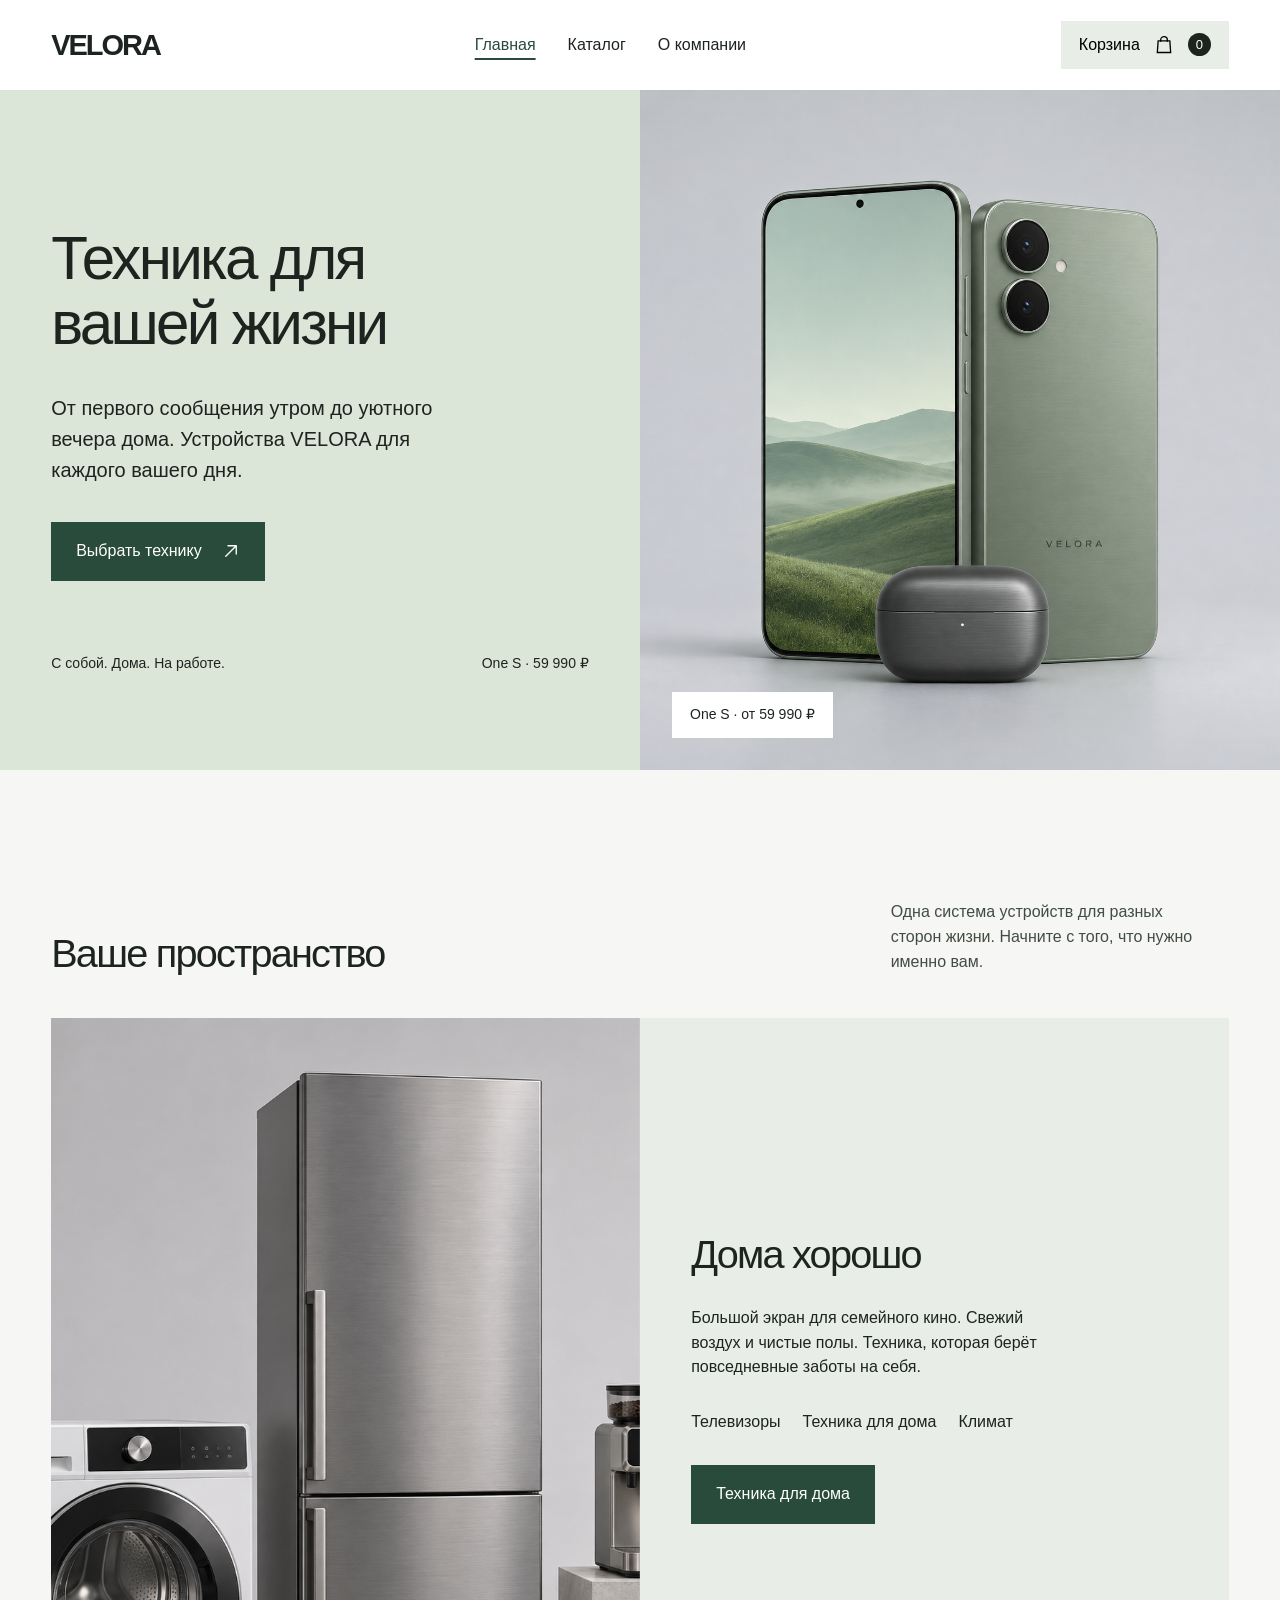
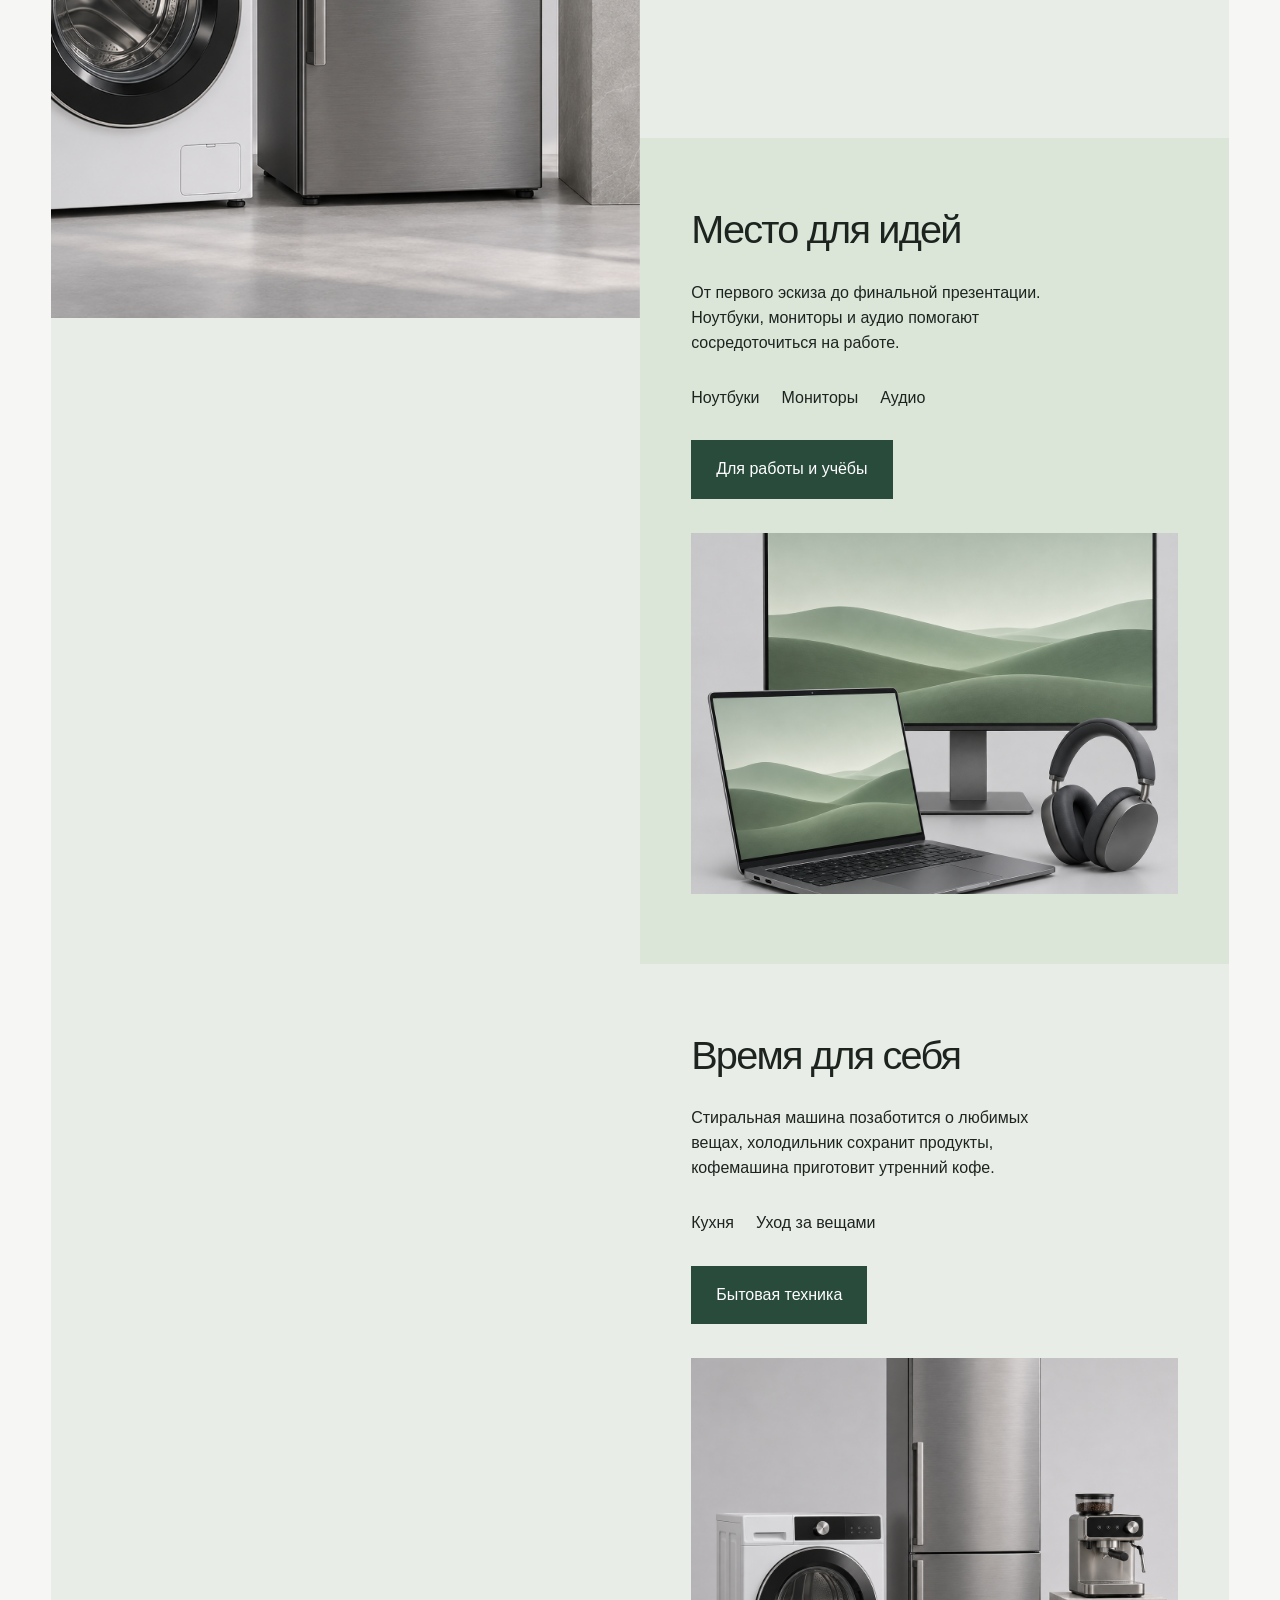
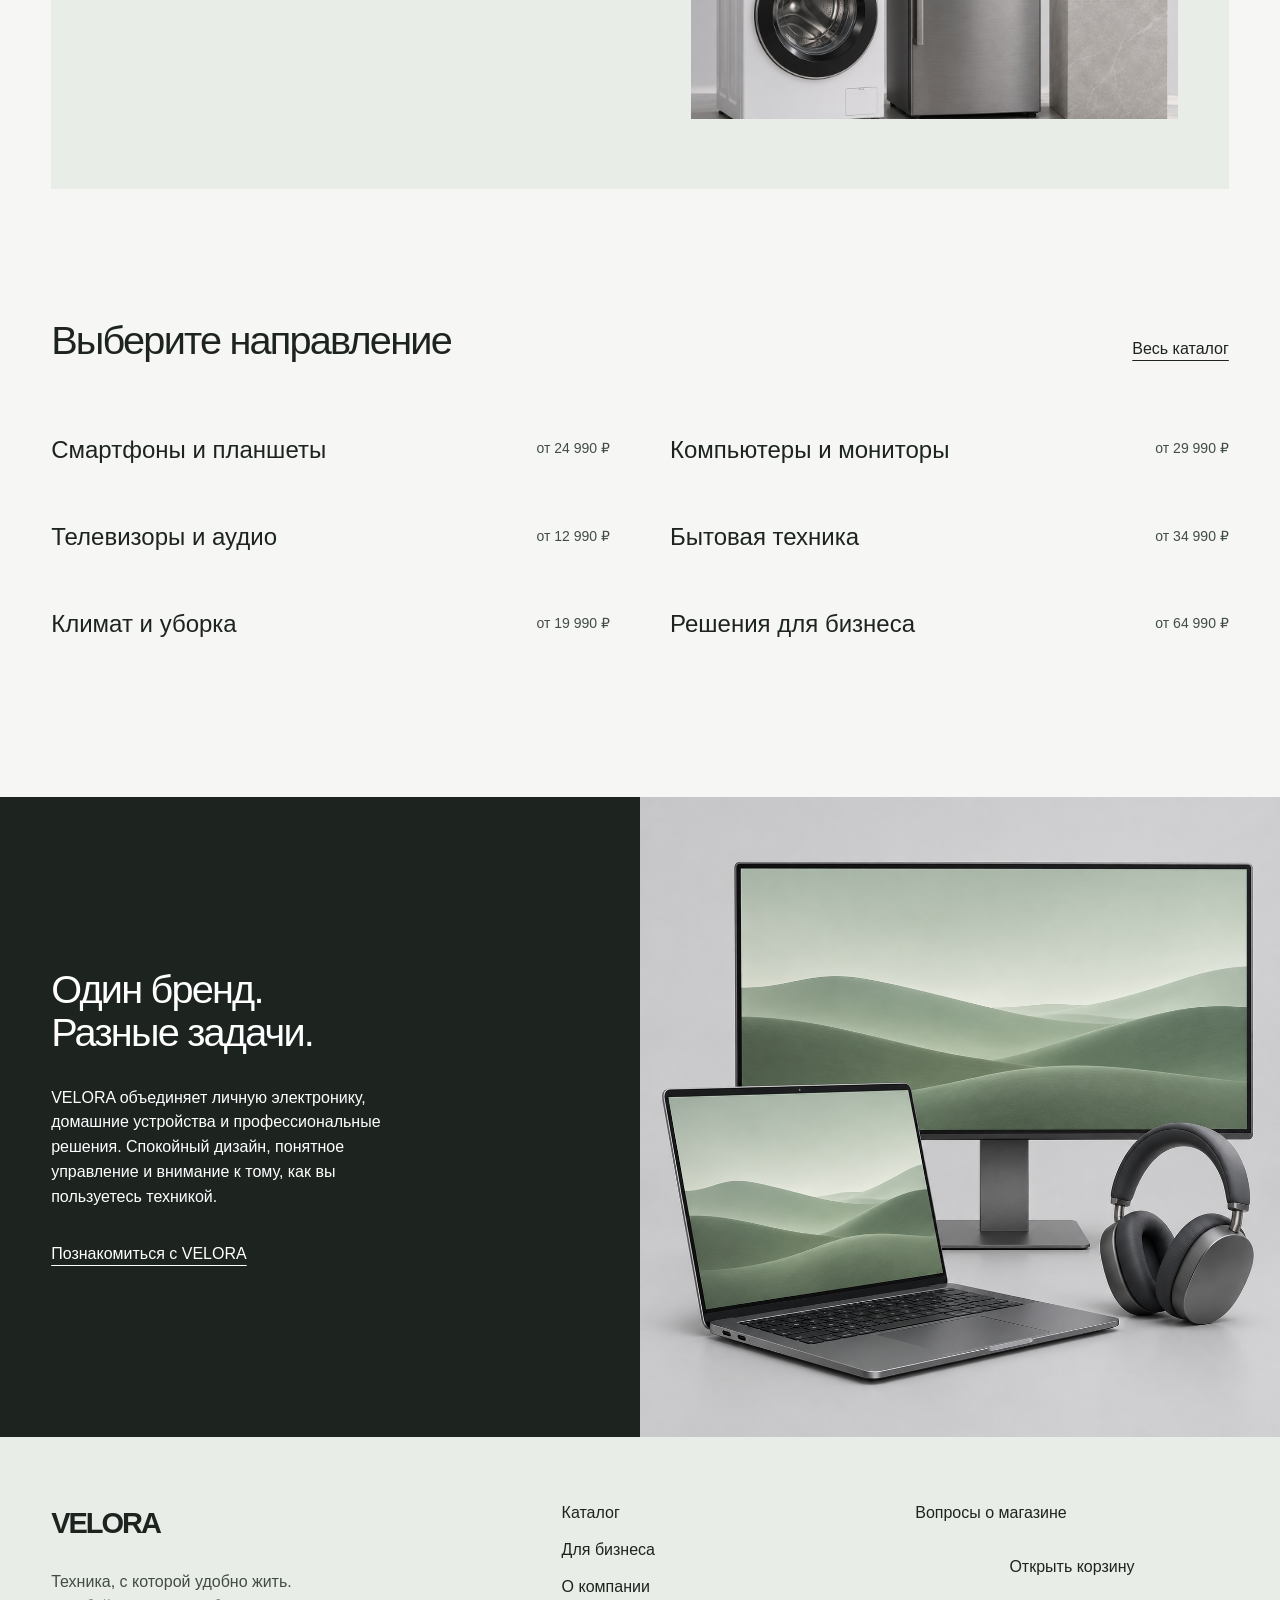
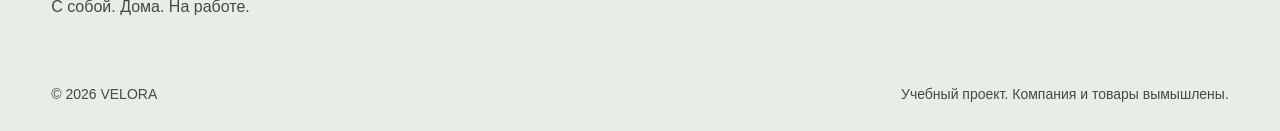
==== commit 06f1c54c: "Заменить символьные значки на SVG-иконки" ====
--- a/index.html
+++ b/index.html
@@ -1,7 +1,7 @@
 <!doctype html>
 <html lang="ru"><head><meta charset="utf-8"><meta name="viewport" content="width=device-width,initial-scale=1"><meta name="description" content="VELORA — учебный магазин техники для жизни, дома и бизнеса. Смартфоны, компьютеры, телевизоры и бытовая техника."><title>VELORA — техника для вашей жизни</title><link rel="icon" href="assets/favicon.svg" type="image/svg+xml"><link rel="stylesheet" href="style.css"><script src="app.js" defer></script></head><body>
 <a href="#main" class="skip">К содержанию</a><header class="header" data-header></header><main id="main">
-<section class="hero" aria-labelledby="hero-title"><div class="hero-copy"><h1 id="hero-title" class="reveal">Техника для вашей жизни</h1><p class="reveal">От первого сообщения утром до уютного вечера дома. Устройства VELORA для каждого вашего дня.</p><a class="button reveal" href="catalog.html">Выбрать технику <span aria-hidden="true">↗</span></a><div class="hero-bottom"><span>С собой. Дома. На работе.</span><span>One S · 59 990 ₽</span></div></div><div class="hero-media"><img src="assets/mobile.png" alt="Смартфоны VELORA One S в шалфейном цвете и беспроводные наушники" width="1024" height="1024" fetchpriority="high"><span class="hero-caption">One S · от 59 990 ₽</span></div></section>
+<section class="hero" aria-labelledby="hero-title"><div class="hero-copy"><h1 id="hero-title" class="reveal">Техника для вашей жизни</h1><p class="reveal">От первого сообщения утром до уютного вечера дома. Устройства VELORA для каждого вашего дня.</p><a class="button reveal" href="catalog.html">Выбрать технику <svg class="button-icon" viewBox="0 0 24 24" fill="none" stroke="currentColor" stroke-width="1.8" stroke-linecap="round" stroke-linejoin="round" aria-hidden="true" focusable="false"><path d="M5 19 19 5M8 5h11v11"/></svg></a><div class="hero-bottom"><span>С собой. Дома. На работе.</span><span>One S · 59 990 ₽</span></div></div><div class="hero-media"><img src="assets/mobile.png" alt="Смартфоны VELORA One S в шалфейном цвете и беспроводные наушники" width="1024" height="1024" fetchpriority="high"><span class="hero-caption">One S · от 59 990 ₽</span></div></section>
 <section class="section wrap" aria-labelledby="spaces-title"><div class="section-heading"><h2 id="spaces-title">Ваше пространство</h2><p>Одна система устройств для разных сторон жизни. Начните с того, что нужно именно вам.</p></div><div class="spaces"><div class="spaces-visual"><img id="space-image" src="assets/home.png" alt="Гостиная с телевизором, очистителем воздуха и роботом-пылесосом VELORA" width="1536" height="1024" loading="lazy"></div><div><article class="space-story" data-scene="home"><h3>Дома хорошо</h3><p>Большой экран для семейного кино. Свежий воздух и чистые полы. Техника, которая берёт повседневные заботы на себя.</p><ul><li>Телевизоры</li><li>Техника для дома</li><li>Климат</li></ul><a class="button" href="catalog.html?category=home">Техника для дома</a></article><article class="space-story" data-scene="computing"><h3>Место для идей</h3><p>От первого эскиза до финальной презентации. Ноутбуки, мониторы и аудио помогают сосредоточиться на работе.</p><ul><li>Ноутбуки</li><li>Мониторы</li><li>Аудио</li></ul><a class="button" href="catalog.html?category=computing">Для работы и учёбы</a><img class="inline-scene" src="assets/computing.png" alt="Графитовый ноутбук, монитор и полноразмерные наушники VELORA" width="1024" height="1024" loading="lazy"></article><article class="space-story" data-scene="appliances"><h3>Время для себя</h3><p>Стиральная машина позаботится о любимых вещах, холодильник сохранит продукты, кофемашина приготовит утренний кофе.</p><ul><li>Кухня</li><li>Уход за вещами</li></ul><a class="button" href="catalog.html?category=appliances">Бытовая техника</a><img class="inline-scene" src="assets/appliances.png" alt="Стиральная машина, холодильник и кофемашина VELORA" width="1024" height="1024" loading="lazy"></article></div></div></section>
 <section class="section wrap" aria-labelledby="categories-title"><div class="section-heading"><h2 id="categories-title">Выберите направление</h2><a class="text-link" href="catalog.html">Весь каталог</a></div><div class="category-list"><a class="category" href="catalog.html?category=mobile"><strong>Смартфоны и планшеты</strong><span>от 24 990 ₽</span></a><a class="category" href="catalog.html?category=computing"><strong>Компьютеры и мониторы</strong><span>от 29 990 ₽</span></a><a class="category" href="catalog.html?category=tv"><strong>Телевизоры и аудио</strong><span>от 12 990 ₽</span></a><a class="category" href="catalog.html?category=appliances"><strong>Бытовая техника</strong><span>от 34 990 ₽</span></a><a class="category" href="catalog.html?category=climate"><strong>Климат и уборка</strong><span>от 19 990 ₽</span></a><a class="category" href="catalog.html?category=business"><strong>Решения для бизнеса</strong><span>от 64 990 ₽</span></a></div></section>
 <section class="brand-note" aria-labelledby="brand-title"><div><h2 id="brand-title">Один бренд.<br>Разные задачи.</h2><p>VELORA объединяет личную электронику, домашние устройства и профессиональные решения. Спокойный дизайн, понятное управление и внимание к тому, как вы пользуетесь техникой.</p><a class="text-link" href="about.html">Познакомиться с VELORA</a></div><img src="assets/computing.png" alt="Рабочее пространство с устройствами VELORA" width="1024" height="1024" loading="lazy"></section>
--- a/style.css
+++ b/style.css
@@ -6,3 +6,4 @@
 @media(min-width:1550px){body{max-width:1800px;margin:auto}.hero{min-height:760px}}@media(max-width:1000px){.header{height:80px}.nav{gap:20px}.hero{min-height:560px}.hero-copy{padding-top:50px}.hero-bottom{margin-top:40px}.products{grid-template-columns:repeat(2,minmax(0,1fr))}.catalog-layout{grid-template-columns:180px minmax(0,1fr);gap:25px}.product-main{gap:32px}.spaces-visual{min-height:500px}.footer-top{grid-template-columns:1fr 1fr}.footer-top>div:first-child{grid-column:1/-1}}
 @media(max-width:700px){:root{--gap:20px;--display:46px;--head:34px}.header{height:76px;gap:12px;position:relative;z-index:10}.wordmark{font-size:26px}.menu-toggle{display:block;margin-left:auto}.cart-open{padding:10px 12px;gap:8px}.cart-label{display:none}.nav{display:none;position:absolute;top:76px;left:0;right:0;background:var(--paper);padding:24px var(--gap);flex-direction:column;align-items:flex-start}.nav.open{display:flex}.hero{display:flex;flex-direction:column;min-height:0}.hero-media{height:420px;order:-1}.hero-copy{padding:38px var(--gap)}.hero-copy h1{max-width:none}.hero-copy p{font-size:18px;margin-top:28px}.hero-copy .button{width:100%;margin-top:28px}.hero-caption{display:none}.hero-bottom{margin-top:32px;font-size:13px}.section{margin-block:75px}.section-heading{align-items:flex-start;flex-direction:column;gap:24px;margin-bottom:30px}.spaces{display:block}.spaces-visual{position:relative;min-height:0;height:380px}.space-story{min-height:0;padding:42px var(--gap)}.space-story h3{max-width:100%}.space-story p{margin-top:22px}.category-list{grid-template-columns:1fr}.category strong{font-size:22px}.brand-note{grid-template-columns:1fr}.brand-note img{min-height:0;aspect-ratio:1.25;order:-1}.brand-note>div{padding:36px var(--gap)}.footer{padding-top:44px}.footer-top{gap:32px 20px}.footer-bottom{margin-top:40px;gap:12px}.page-intro{padding-top:42px}.page-intro h1{font-size:40px}.catalog-layout{display:block;padding-bottom:65px}.filter-categories{flex-direction:row;overflow-x:auto;padding-bottom:14px;margin-bottom:20px;gap:6px}.filter-categories button{white-space:nowrap;padding:10px 14px}.filter-title{display:none}.catalog-tools{align-items:stretch;gap:12px}.search-box{flex-basis:100%}.sort-box,.sort-box select{width:100%}.products{gap:32px 14px}.product-card h2{font-size:20px}.product-actions{flex-direction:column;align-items:flex-start;gap:12px}.add-small{width:100%}.product-main{grid-template-columns:1fr;gap:22px;margin-bottom:50px}.product-info{padding:0}.product-info .description{font-size:18px}.specs{margin-bottom:65px}.specs dt,.specs dd{padding:14px 10px;font-size:14px}.about-intro,.about-directions{grid-template-columns:1fr;gap:36px}.about-intro img{order:-1}.about-intro p{font-size:18px}.support{padding:28px 20px}.cart-inner{padding:24px 20px}.cart-row{grid-template-columns:62px 1fr;gap:14px}.cart-row img{width:62px;height:70px}.cart-row>div:last-child{grid-column:2}.cart-title h2{font-size:28px}}
 @media(prefers-reduced-motion:reduce){html{scroll-behavior:auto}*,*::before,*::after{animation:none!important;transition:none!important}}
+.button-icon{width:18px;height:18px;flex:none}.close-dialog{display:grid;place-items:center;width:40px;height:40px;padding:0}.close-dialog svg{display:block;width:20px;height:20px}
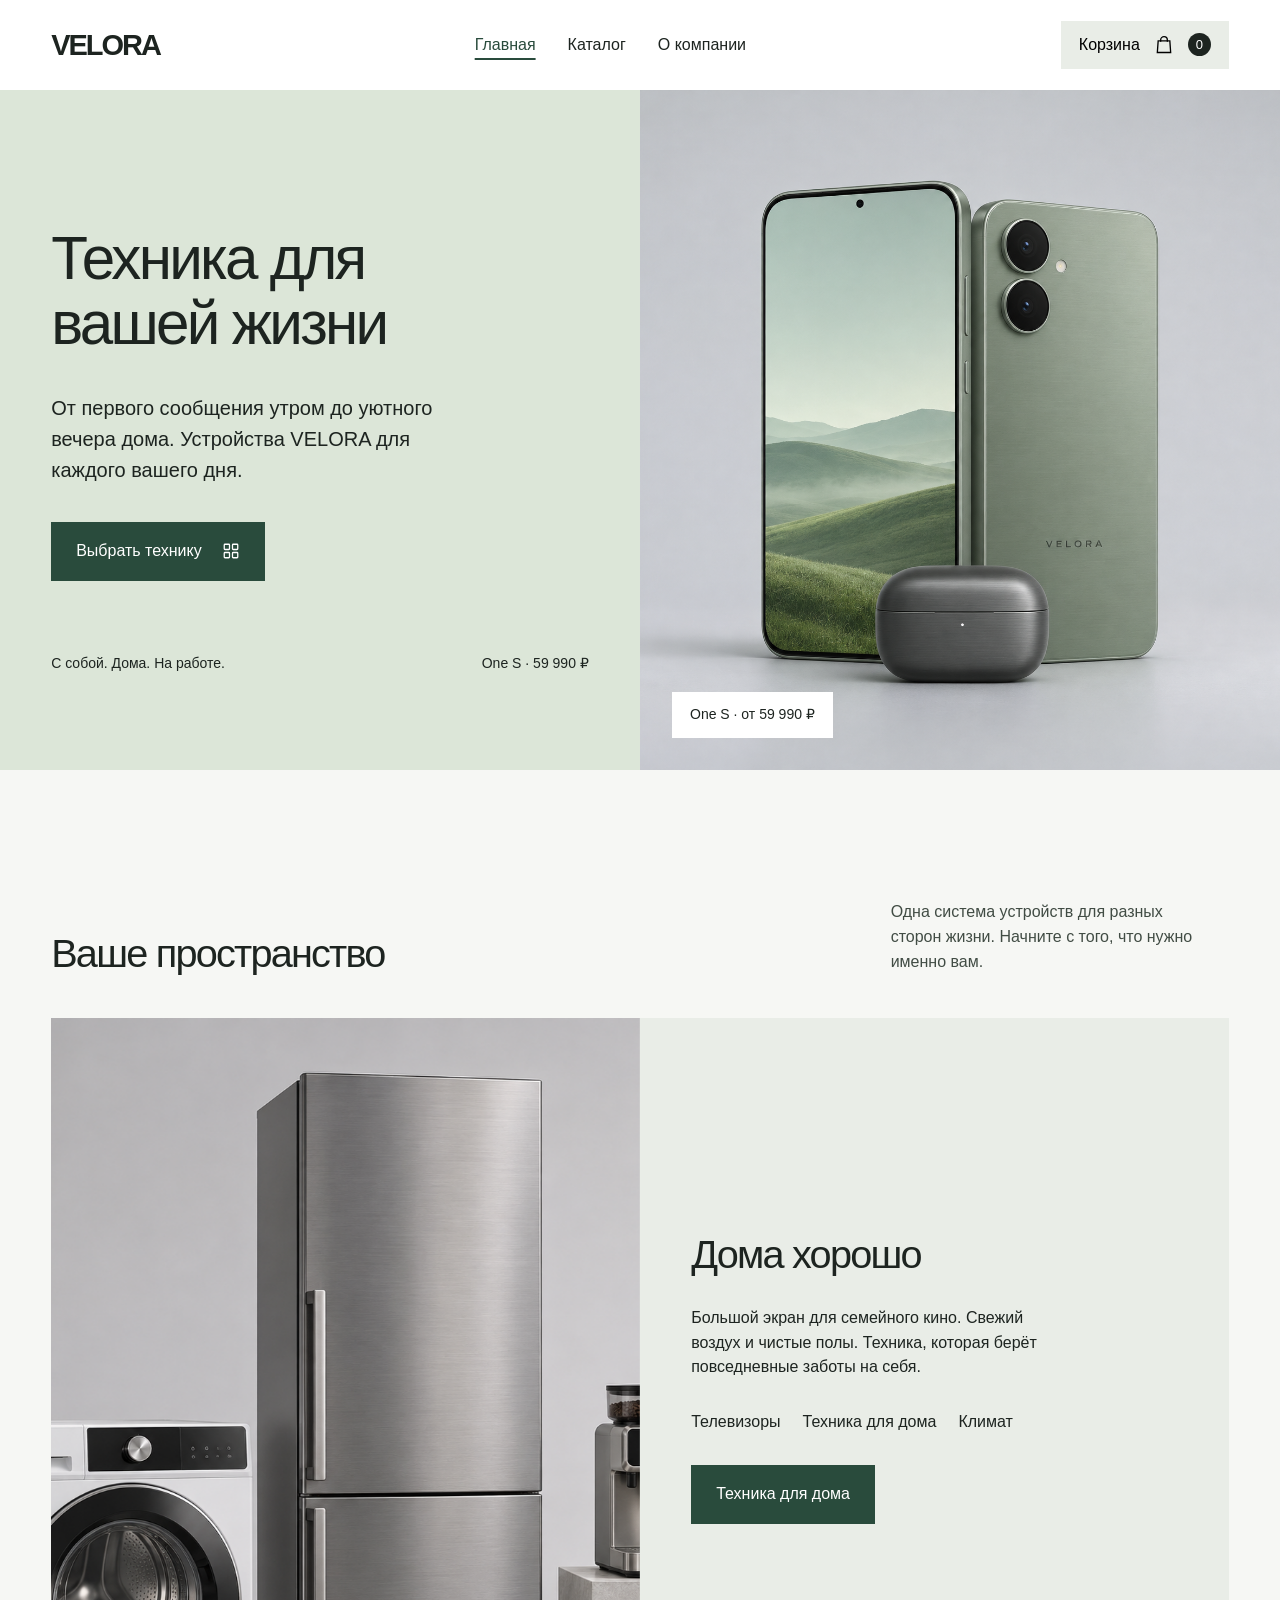
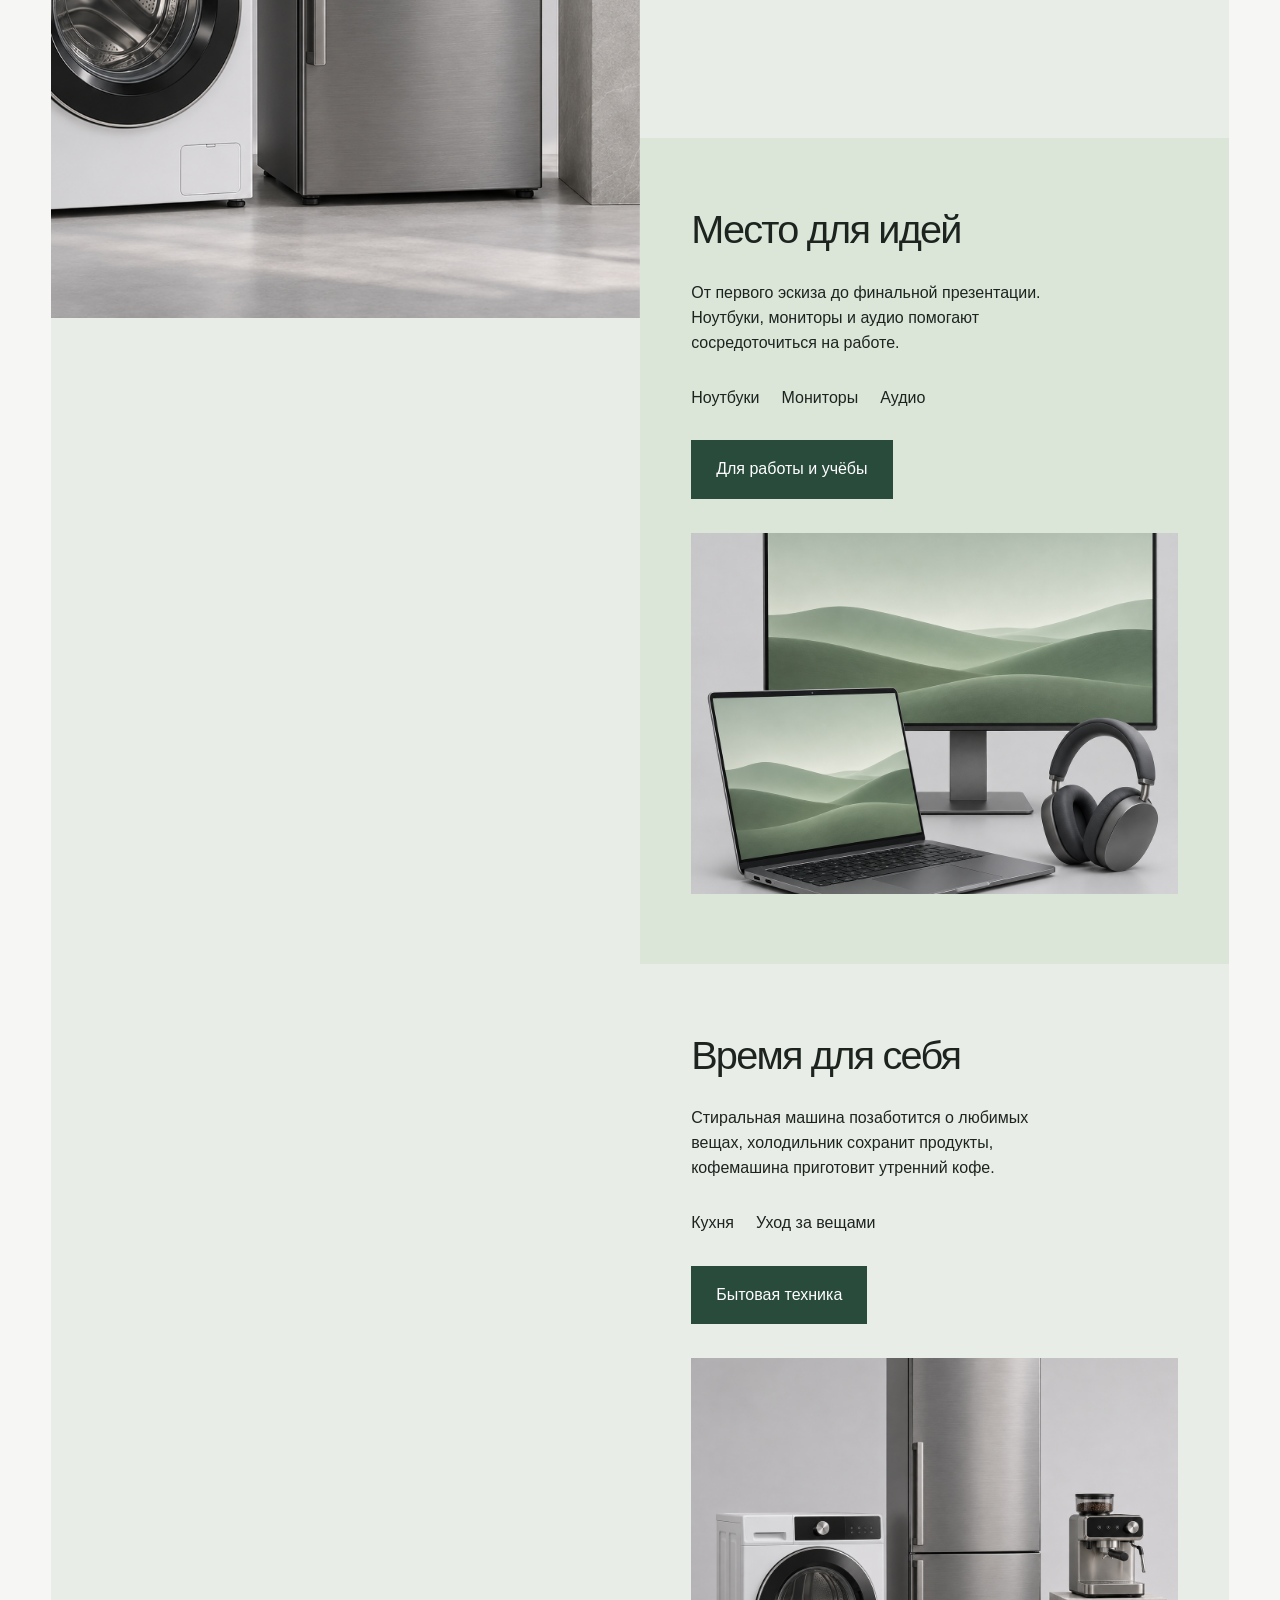
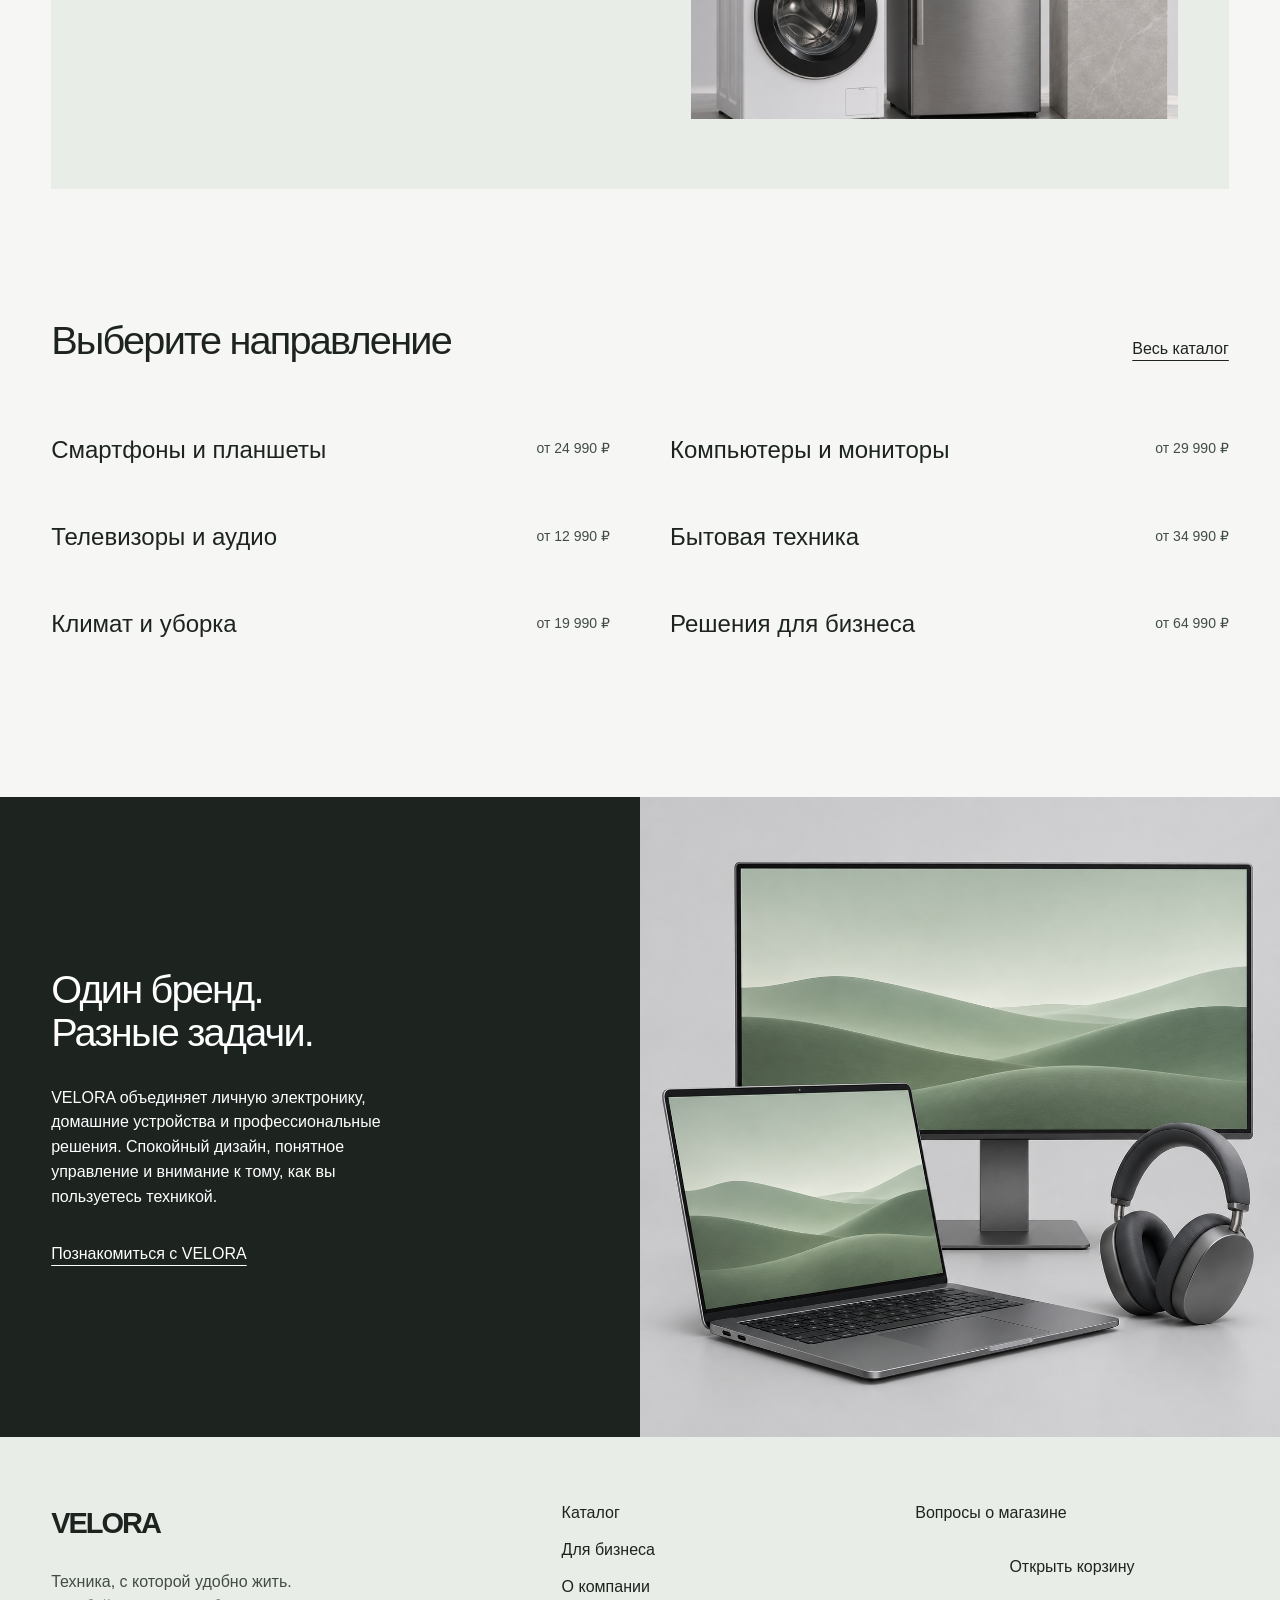
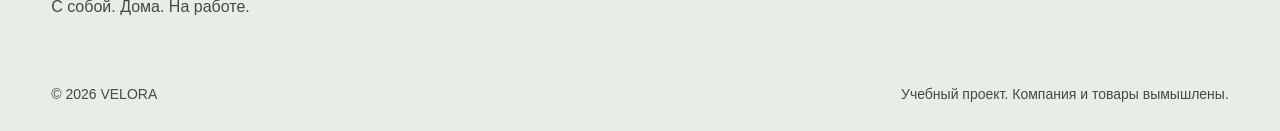
==== commit ce779a67: "Заменить стрелку кнопки на значок каталога" ====
--- a/index.html
+++ b/index.html
@@ -1,7 +1,7 @@
 <!doctype html>
 <html lang="ru"><head><meta charset="utf-8"><meta name="viewport" content="width=device-width,initial-scale=1"><meta name="description" content="VELORA — учебный магазин техники для жизни, дома и бизнеса. Смартфоны, компьютеры, телевизоры и бытовая техника."><title>VELORA — техника для вашей жизни</title><link rel="icon" href="assets/favicon.svg" type="image/svg+xml"><link rel="stylesheet" href="style.css"><script src="app.js" defer></script></head><body>
 <a href="#main" class="skip">К содержанию</a><header class="header" data-header></header><main id="main">
-<section class="hero" aria-labelledby="hero-title"><div class="hero-copy"><h1 id="hero-title" class="reveal">Техника для вашей жизни</h1><p class="reveal">От первого сообщения утром до уютного вечера дома. Устройства VELORA для каждого вашего дня.</p><a class="button reveal" href="catalog.html">Выбрать технику <svg class="button-icon" viewBox="0 0 24 24" fill="none" stroke="currentColor" stroke-width="1.8" stroke-linecap="round" stroke-linejoin="round" aria-hidden="true" focusable="false"><path d="M5 19 19 5M8 5h11v11"/></svg></a><div class="hero-bottom"><span>С собой. Дома. На работе.</span><span>One S · 59 990 ₽</span></div></div><div class="hero-media"><img src="assets/mobile.png" alt="Смартфоны VELORA One S в шалфейном цвете и беспроводные наушники" width="1024" height="1024" fetchpriority="high"><span class="hero-caption">One S · от 59 990 ₽</span></div></section>
+<section class="hero" aria-labelledby="hero-title"><div class="hero-copy"><h1 id="hero-title" class="reveal">Техника для вашей жизни</h1><p class="reveal">От первого сообщения утром до уютного вечера дома. Устройства VELORA для каждого вашего дня.</p><a class="button reveal" href="catalog.html">Выбрать технику <svg class="button-icon" viewBox="0 0 24 24" fill="none" stroke="currentColor" stroke-width="1.7" stroke-linejoin="round" aria-hidden="true" focusable="false"><rect x="3" y="3" width="7" height="7" rx="1"/><rect x="14" y="3" width="7" height="7" rx="1"/><rect x="3" y="14" width="7" height="7" rx="1"/><rect x="14" y="14" width="7" height="7" rx="1"/></svg></a><div class="hero-bottom"><span>С собой. Дома. На работе.</span><span>One S · 59 990 ₽</span></div></div><div class="hero-media"><img src="assets/mobile.png" alt="Смартфоны VELORA One S в шалфейном цвете и беспроводные наушники" width="1024" height="1024" fetchpriority="high"><span class="hero-caption">One S · от 59 990 ₽</span></div></section>
 <section class="section wrap" aria-labelledby="spaces-title"><div class="section-heading"><h2 id="spaces-title">Ваше пространство</h2><p>Одна система устройств для разных сторон жизни. Начните с того, что нужно именно вам.</p></div><div class="spaces"><div class="spaces-visual"><img id="space-image" src="assets/home.png" alt="Гостиная с телевизором, очистителем воздуха и роботом-пылесосом VELORA" width="1536" height="1024" loading="lazy"></div><div><article class="space-story" data-scene="home"><h3>Дома хорошо</h3><p>Большой экран для семейного кино. Свежий воздух и чистые полы. Техника, которая берёт повседневные заботы на себя.</p><ul><li>Телевизоры</li><li>Техника для дома</li><li>Климат</li></ul><a class="button" href="catalog.html?category=home">Техника для дома</a></article><article class="space-story" data-scene="computing"><h3>Место для идей</h3><p>От первого эскиза до финальной презентации. Ноутбуки, мониторы и аудио помогают сосредоточиться на работе.</p><ul><li>Ноутбуки</li><li>Мониторы</li><li>Аудио</li></ul><a class="button" href="catalog.html?category=computing">Для работы и учёбы</a><img class="inline-scene" src="assets/computing.png" alt="Графитовый ноутбук, монитор и полноразмерные наушники VELORA" width="1024" height="1024" loading="lazy"></article><article class="space-story" data-scene="appliances"><h3>Время для себя</h3><p>Стиральная машина позаботится о любимых вещах, холодильник сохранит продукты, кофемашина приготовит утренний кофе.</p><ul><li>Кухня</li><li>Уход за вещами</li></ul><a class="button" href="catalog.html?category=appliances">Бытовая техника</a><img class="inline-scene" src="assets/appliances.png" alt="Стиральная машина, холодильник и кофемашина VELORA" width="1024" height="1024" loading="lazy"></article></div></div></section>
 <section class="section wrap" aria-labelledby="categories-title"><div class="section-heading"><h2 id="categories-title">Выберите направление</h2><a class="text-link" href="catalog.html">Весь каталог</a></div><div class="category-list"><a class="category" href="catalog.html?category=mobile"><strong>Смартфоны и планшеты</strong><span>от 24 990 ₽</span></a><a class="category" href="catalog.html?category=computing"><strong>Компьютеры и мониторы</strong><span>от 29 990 ₽</span></a><a class="category" href="catalog.html?category=tv"><strong>Телевизоры и аудио</strong><span>от 12 990 ₽</span></a><a class="category" href="catalog.html?category=appliances"><strong>Бытовая техника</strong><span>от 34 990 ₽</span></a><a class="category" href="catalog.html?category=climate"><strong>Климат и уборка</strong><span>от 19 990 ₽</span></a><a class="category" href="catalog.html?category=business"><strong>Решения для бизнеса</strong><span>от 64 990 ₽</span></a></div></section>
 <section class="brand-note" aria-labelledby="brand-title"><div><h2 id="brand-title">Один бренд.<br>Разные задачи.</h2><p>VELORA объединяет личную электронику, домашние устройства и профессиональные решения. Спокойный дизайн, понятное управление и внимание к тому, как вы пользуетесь техникой.</p><a class="text-link" href="about.html">Познакомиться с VELORA</a></div><img src="assets/computing.png" alt="Рабочее пространство с устройствами VELORA" width="1024" height="1024" loading="lazy"></section>
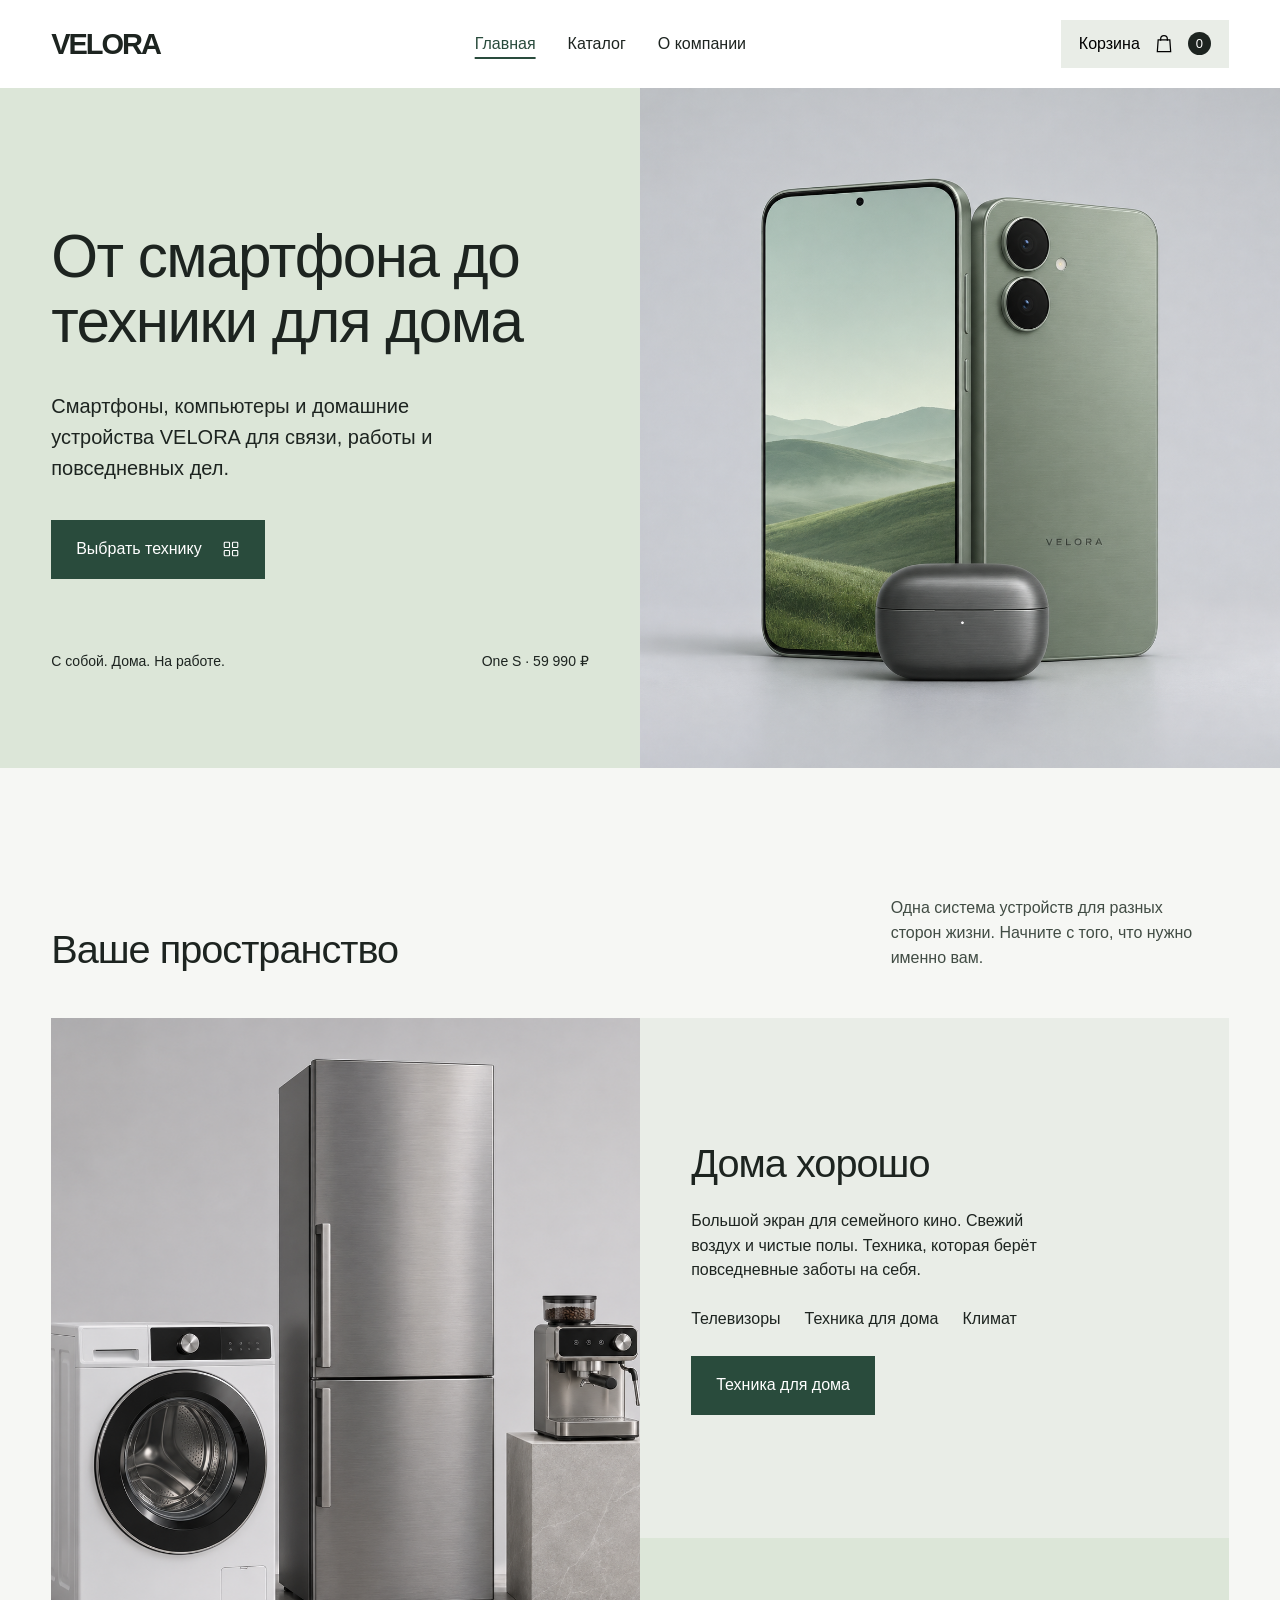
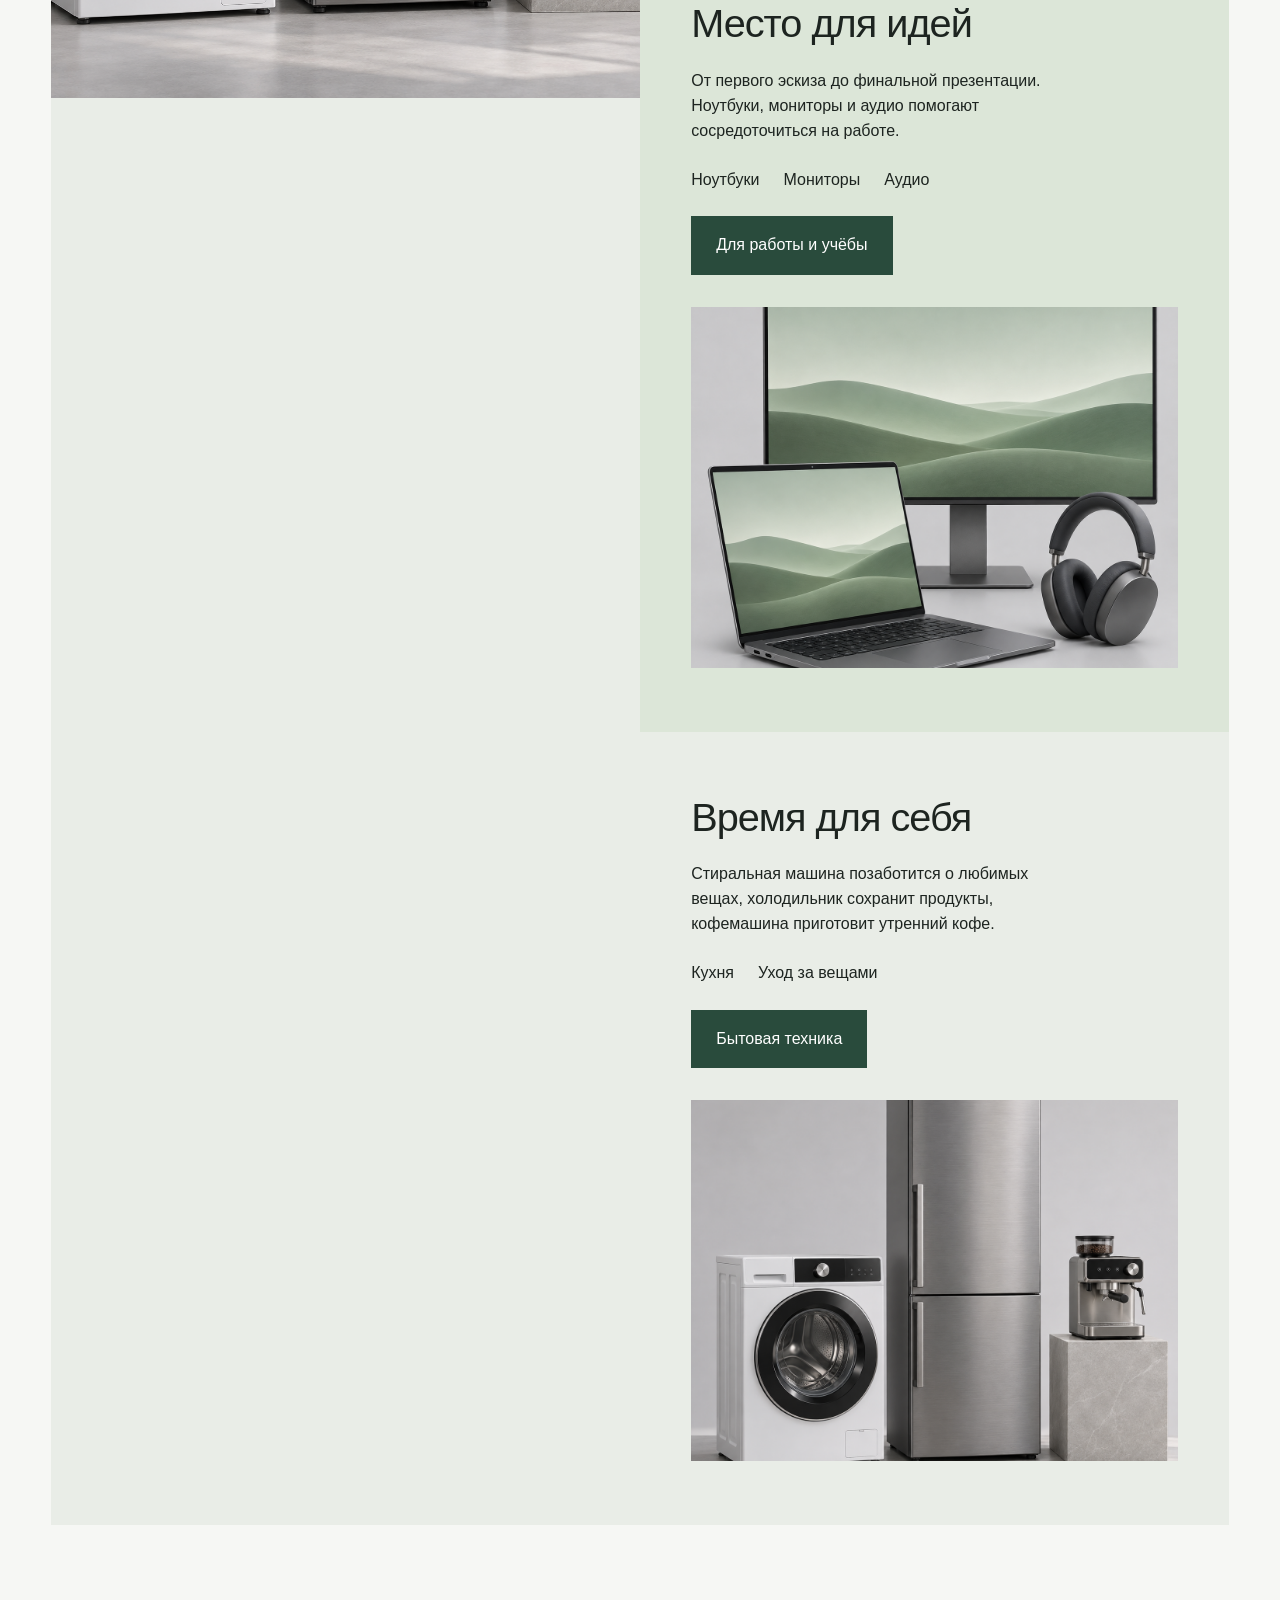
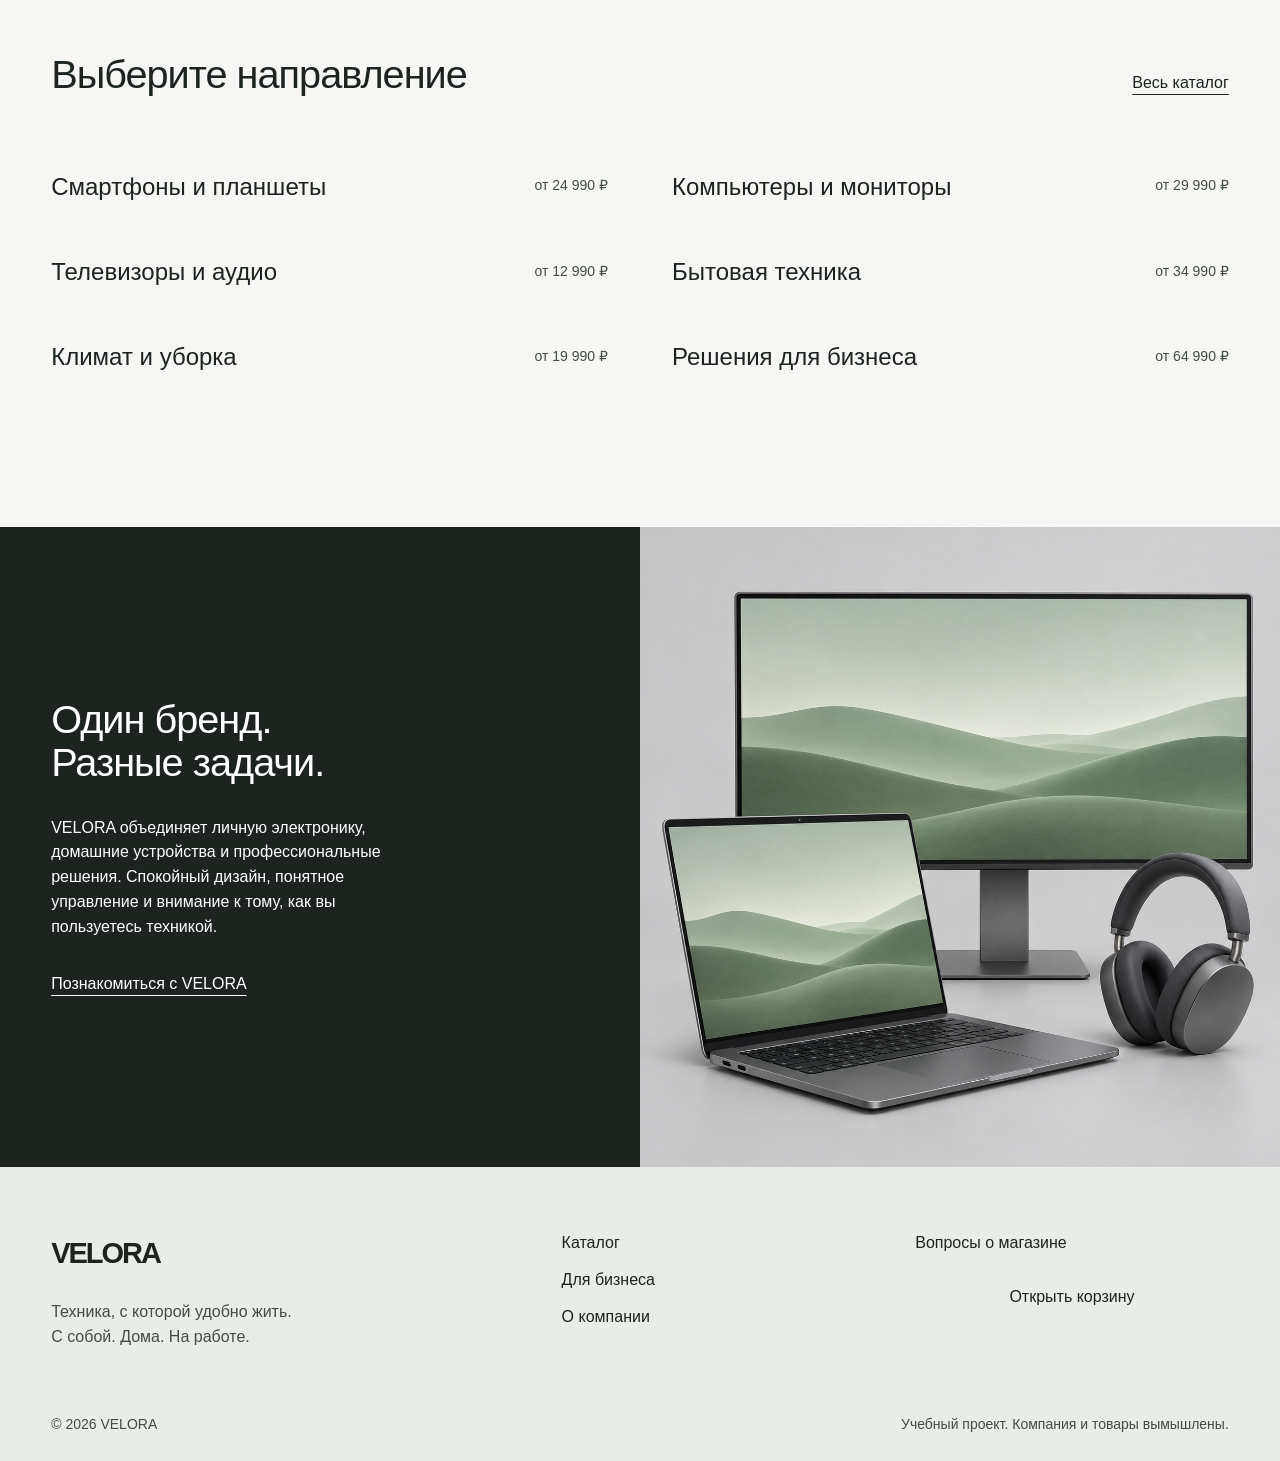
==== commit 0e8e4c6f: "Отполировать оформление VELORA по unslop" ====
--- a/index.html
+++ b/index.html
@@ -1,7 +1,7 @@
 <!doctype html>
 <html lang="ru"><head><meta charset="utf-8"><meta name="viewport" content="width=device-width,initial-scale=1"><meta name="description" content="VELORA — учебный магазин техники для жизни, дома и бизнеса. Смартфоны, компьютеры, телевизоры и бытовая техника."><title>VELORA — техника для вашей жизни</title><link rel="icon" href="assets/favicon.svg" type="image/svg+xml"><link rel="stylesheet" href="style.css"><script src="app.js" defer></script></head><body>
 <a href="#main" class="skip">К содержанию</a><header class="header" data-header></header><main id="main">
-<section class="hero" aria-labelledby="hero-title"><div class="hero-copy"><h1 id="hero-title" class="reveal">Техника для вашей жизни</h1><p class="reveal">От первого сообщения утром до уютного вечера дома. Устройства VELORA для каждого вашего дня.</p><a class="button reveal" href="catalog.html">Выбрать технику <svg class="button-icon" viewBox="0 0 24 24" fill="none" stroke="currentColor" stroke-width="1.7" stroke-linejoin="round" aria-hidden="true" focusable="false"><rect x="3" y="3" width="7" height="7" rx="1"/><rect x="14" y="3" width="7" height="7" rx="1"/><rect x="3" y="14" width="7" height="7" rx="1"/><rect x="14" y="14" width="7" height="7" rx="1"/></svg></a><div class="hero-bottom"><span>С собой. Дома. На работе.</span><span>One S · 59 990 ₽</span></div></div><div class="hero-media"><img src="assets/mobile.png" alt="Смартфоны VELORA One S в шалфейном цвете и беспроводные наушники" width="1024" height="1024" fetchpriority="high"><span class="hero-caption">One S · от 59 990 ₽</span></div></section>
+<section class="hero" aria-labelledby="hero-title"><div class="hero-copy"><h1 id="hero-title" class="reveal">От смартфона до техники для дома</h1><p class="reveal">Смартфоны, компьютеры и домашние устройства VELORA для связи, работы и повседневных дел.</p><a class="button reveal" href="catalog.html">Выбрать технику <svg class="button-icon" viewBox="0 0 24 24" fill="none" stroke="currentColor" stroke-width="1.5" stroke-linejoin="round" aria-hidden="true" focusable="false"><rect x="3" y="3" width="7" height="7" rx="1"/><rect x="14" y="3" width="7" height="7" rx="1"/><rect x="3" y="14" width="7" height="7" rx="1"/><rect x="14" y="14" width="7" height="7" rx="1"/></svg></a><div class="hero-bottom"><span>С собой. Дома. На работе.</span><span>One S · 59 990 ₽</span></div></div><div class="hero-media"><img src="assets/mobile.png" alt="Смартфоны VELORA One S в шалфейном цвете и беспроводные наушники" width="1024" height="1024" fetchpriority="high"></div></section>
 <section class="section wrap" aria-labelledby="spaces-title"><div class="section-heading"><h2 id="spaces-title">Ваше пространство</h2><p>Одна система устройств для разных сторон жизни. Начните с того, что нужно именно вам.</p></div><div class="spaces"><div class="spaces-visual"><img id="space-image" src="assets/home.png" alt="Гостиная с телевизором, очистителем воздуха и роботом-пылесосом VELORA" width="1536" height="1024" loading="lazy"></div><div><article class="space-story" data-scene="home"><h3>Дома хорошо</h3><p>Большой экран для семейного кино. Свежий воздух и чистые полы. Техника, которая берёт повседневные заботы на себя.</p><ul><li>Телевизоры</li><li>Техника для дома</li><li>Климат</li></ul><a class="button" href="catalog.html?category=home">Техника для дома</a></article><article class="space-story" data-scene="computing"><h3>Место для идей</h3><p>От первого эскиза до финальной презентации. Ноутбуки, мониторы и аудио помогают сосредоточиться на работе.</p><ul><li>Ноутбуки</li><li>Мониторы</li><li>Аудио</li></ul><a class="button" href="catalog.html?category=computing">Для работы и учёбы</a><img class="inline-scene" src="assets/computing.png" alt="Графитовый ноутбук, монитор и полноразмерные наушники VELORA" width="1024" height="1024" loading="lazy"></article><article class="space-story" data-scene="appliances"><h3>Время для себя</h3><p>Стиральная машина позаботится о любимых вещах, холодильник сохранит продукты, кофемашина приготовит утренний кофе.</p><ul><li>Кухня</li><li>Уход за вещами</li></ul><a class="button" href="catalog.html?category=appliances">Бытовая техника</a><img class="inline-scene" src="assets/appliances.png" alt="Стиральная машина, холодильник и кофемашина VELORA" width="1024" height="1024" loading="lazy"></article></div></div></section>
 <section class="section wrap" aria-labelledby="categories-title"><div class="section-heading"><h2 id="categories-title">Выберите направление</h2><a class="text-link" href="catalog.html">Весь каталог</a></div><div class="category-list"><a class="category" href="catalog.html?category=mobile"><strong>Смартфоны и планшеты</strong><span>от 24 990 ₽</span></a><a class="category" href="catalog.html?category=computing"><strong>Компьютеры и мониторы</strong><span>от 29 990 ₽</span></a><a class="category" href="catalog.html?category=tv"><strong>Телевизоры и аудио</strong><span>от 12 990 ₽</span></a><a class="category" href="catalog.html?category=appliances"><strong>Бытовая техника</strong><span>от 34 990 ₽</span></a><a class="category" href="catalog.html?category=climate"><strong>Климат и уборка</strong><span>от 19 990 ₽</span></a><a class="category" href="catalog.html?category=business"><strong>Решения для бизнеса</strong><span>от 64 990 ₽</span></a></div></section>
 <section class="brand-note" aria-labelledby="brand-title"><div><h2 id="brand-title">Один бренд.<br>Разные задачи.</h2><p>VELORA объединяет личную электронику, домашние устройства и профессиональные решения. Спокойный дизайн, понятное управление и внимание к тому, как вы пользуетесь техникой.</p><a class="text-link" href="about.html">Познакомиться с VELORA</a></div><img src="assets/computing.png" alt="Рабочее пространство с устройствами VELORA" width="1024" height="1024" loading="lazy"></section>
--- a/style.css
+++ b/style.css
@@ -1,9 +1,9 @@
 :root{--bg:#f6f7f4;--paper:#fff;--ink:#1d2420;--muted:#414c44;--surface:#e9ede7;--accent:#294b3c;--mint:#dce6d8;--gap:clamp(20px,4vw,64px);--head:clamp(30px,3.1vw,46px);--display:clamp(40px,4.7vw,72px)}
-*{box-sizing:border-box}html{scroll-behavior:smooth}body{margin:0;background:var(--bg);color:var(--ink);font:16px/1.55 Arial,Helvetica,sans-serif}button,input,select{font:inherit}a{color:inherit;text-decoration:none}button{cursor:pointer}img{display:block;max-width:100%;height:auto;object-fit:cover}h1,h2,h3,p{margin:0}h1,h2,h3{line-height:1.08;letter-spacing:-.045em;text-wrap:balance;font-weight:500}h1{font-size:var(--display)}h2{font-size:var(--head)}h3{font-size:24px}p{text-wrap:pretty}a:focus-visible,button:focus-visible,input:focus-visible,select:focus-visible{outline:3px solid #43816b;outline-offset:5px}.skip{position:absolute;top:-100px;left:20px;background:var(--ink);color:var(--paper);padding:12px;z-index:100}.skip:focus{top:12px}.wrap{padding-inline:var(--gap)}.header{height:90px;display:flex;align-items:center;justify-content:space-between;gap:24px;padding-inline:var(--gap);background:var(--paper)}.wordmark{font-size:29px;font-weight:800;letter-spacing:-.07em}.nav{display:flex;align-items:center;gap:32px}.nav a{padding:8px 0}.nav a[aria-current=page]{color:var(--accent);text-decoration:underline;text-underline-offset:8px;text-decoration-thickness:2px}.cart-open{border:0;background:var(--surface);padding:12px 18px;display:flex;gap:14px;align-items:center}.cart-count{background:var(--ink);color:var(--paper);min-width:23px;height:23px;display:grid;place-items:center;font-size:13px;border-radius:50%}.menu-toggle{display:none;border:0;padding:12px;background:var(--surface)}.button{display:inline-flex;align-items:center;justify-content:center;gap:20px;padding:17px 25px;background:var(--accent);color:var(--paper);border:0;min-height:54px;font-weight:500}.button.secondary{background:var(--surface);color:var(--ink)}.text-link{text-decoration:underline;text-underline-offset:6px}.button,.cart-open,.nav a,.category,.product-card img{transition:transform .2s ease,background-color .2s ease}.button:hover,.cart-open:hover{transform:translateY(-2px)}.button:active{transform:translateY(1px)}.nav a:hover,.text-link:hover{color:var(--accent)}
-.hero{display:grid;grid-template-columns:1fr 1fr;min-height:680px}.hero-copy{padding:clamp(48px,7vw,100px) var(--gap) 48px;display:flex;flex-direction:column;justify-content:center;background:var(--mint)}.hero-copy h1{max-width:none}.hero-copy p{font-size:20px;max-width:36ch;margin-top:36px}.hero-copy .button{align-self:flex-start;margin-top:36px}.hero-bottom{margin-top:72px;display:flex;justify-content:space-between;gap:20px;font-size:14px}.hero-media{position:relative;background:var(--surface);overflow:hidden}.hero-media img{width:100%;height:100%;position:absolute;object-fit:cover;animation:hero-drift 16s ease-in-out infinite alternate}.hero-caption{position:absolute;bottom:32px;left:32px;background:var(--paper);padding:12px 18px;font-size:14px}.section{margin-top:130px;margin-bottom:130px}.section-heading{display:flex;align-items:flex-end;justify-content:space-between;gap:30px;margin-bottom:44px}.section-heading p{max-width:38ch;color:var(--muted)}.spaces{display:grid;grid-template-columns:1fr 1fr;background:var(--surface)}.spaces-visual{position:sticky;top:0;height:100svh;min-height:600px}.spaces-visual img{width:100%;height:100%;object-fit:cover}.space-story{min-height:80svh;padding:70px var(--gap);display:flex;flex-direction:column;justify-content:center}.space-story h3{font-size:var(--head);max-width:13ch}.space-story p{margin-top:30px;max-width:40ch}.space-story ul{padding:0;list-style:none;display:flex;flex-wrap:wrap;gap:12px 22px;margin:30px 0}.space-story .button{align-self:flex-start}.inline-scene{width:100%;aspect-ratio:1.35;object-fit:cover;margin-top:34px}.space-story:nth-child(2){background:var(--mint)}.category-list{display:grid;grid-template-columns:1fr 1fr;gap:0 60px}.category{display:flex;justify-content:space-between;align-items:center;padding:25px 0;gap:20px}.category:hover{transform:translateX(6px)}.category strong{font-size:24px;font-weight:500}.category span{font-size:14px;color:var(--muted)}.brand-note{display:grid;grid-template-columns:1fr 1fr;background:var(--ink);color:var(--paper)}.brand-note>div{padding:var(--gap);display:flex;flex-direction:column;justify-content:center;gap:32px}.brand-note img{height:100%;width:100%;min-height:430px}.brand-note p{max-width:43ch}.footer{padding:64px var(--gap) 26px;background:var(--surface)}.footer-top{display:grid;grid-template-columns:1.5fr 1fr 1fr;gap:40px}.footer-top p{max-width:34ch;margin-top:24px;color:var(--muted)}.footer-links{display:flex;flex-direction:column;gap:12px}.footer-bottom{display:flex;justify-content:space-between;gap:24px;flex-wrap:wrap;margin-top:64px;font-size:14px;color:var(--muted)}
-.page-intro{padding:64px var(--gap) 48px}.page-intro p{margin-top:24px;max-width:65ch;color:var(--muted)}.breadcrumb{font-size:14px;color:var(--muted);margin-bottom:28px}.breadcrumb a{text-decoration:underline;text-underline-offset:4px}.catalog-layout{display:grid;grid-template-columns:210px minmax(0,1fr);gap:40px;padding:0 var(--gap) 100px}.filter-title{font-size:20px;margin-bottom:18px}.filter-categories{display:flex;flex-direction:column;gap:8px}.filter-categories button{border:0;background:none;text-align:left;padding:12px 14px;color:var(--ink)}.filter-categories button[aria-pressed=true]{background:var(--accent);color:var(--paper)}.filter-categories button:hover{background:var(--surface)}.filter-categories button[aria-pressed=true]:hover{background:var(--accent)}.catalog-tools{display:flex;gap:16px;align-items:center;justify-content:space-between;flex-wrap:wrap;margin-bottom:28px}.search-box{flex:1;min-width:190px}.search-box input{width:100%;background:var(--paper);border:1px solid #a8b1a9;padding:14px}.sort-box select{background:var(--paper);border:1px solid #a8b1a9;padding:14px;max-width:100%}.result-count{color:var(--muted);font-size:14px;margin-bottom:20px}.products{display:grid;grid-template-columns:repeat(3,minmax(0,1fr));gap:40px 24px}.product-card{min-width:0}.product-visual{display:block;overflow:hidden;background:var(--surface)}.product-card img{width:100%;aspect-ratio:1;object-fit:contain}.product-visual:hover img{transform:scale(1.035)}.product-card h2{font-size:24px;line-height:1.2;letter-spacing:-.025em;margin-top:20px}.product-card p{margin:10px 0;color:var(--muted);font-size:14px}.price{font-size:20px;font-variant-numeric:tabular-nums}.product-actions{margin-top:18px;display:flex;justify-content:space-between;align-items:center;gap:8px}.add-small{background:var(--accent);color:var(--paper);border:0;padding:11px 14px}.empty-state{padding:50px 20px;background:var(--surface);text-align:center;grid-column:1/-1}.empty-state p{margin-top:16px}.sr-only{position:absolute;width:1px;height:1px;padding:0;margin:-1px;overflow:hidden;clip:rect(0,0,0,0);white-space:nowrap;border:0}.product-main{display:grid;grid-template-columns:1.1fr 1fr;gap:60px;margin:0 var(--gap) 80px}.detail-image{width:100%;aspect-ratio:1;object-fit:contain;background:var(--surface)}.product-info{padding-block:20px}.product-info h1{font-size:var(--head)}.product-info .description{margin:28px 0;color:var(--muted);font-size:20px}.detail-price{font-size:32px;margin:32px 0}.color-options{display:flex;gap:14px;margin-top:16px}.swatch{width:38px;height:38px;border:3px solid var(--paper);outline:2px solid transparent;border-radius:50%}.swatch[aria-pressed=true]{outline-color:var(--ink)}.color-sage{background:#a6b49f}.color-graphite{background:#414744}.detail-add{width:100%;margin-top:32px}.service-note{font-size:14px;color:var(--muted);margin-top:22px}.specs{max-width:1000px;margin:0 auto 100px;padding:0 var(--gap)}.specs h2{margin-bottom:32px}.specs dl{display:grid;grid-template-columns:1fr 1fr;margin:0}.specs dt,.specs dd{padding:18px 16px;margin:0}.specs dt:nth-of-type(odd),.specs dd:nth-of-type(odd){background:var(--surface)}.about-intro{display:grid;grid-template-columns:1fr 1fr;gap:60px;align-items:center}.about-intro img{width:100%;aspect-ratio:1;object-fit:cover}.about-intro p{margin-top:30px;max-width:45ch;font-size:20px}.about-intro h1{font-size:var(--head)}.about-directions{display:grid;grid-template-columns:1fr 1fr;gap:60px}.about-directions p{margin-top:24px;max-width:48ch}.support{background:var(--mint);padding:var(--gap)}.support details{padding-block:22px}.support summary{cursor:pointer;font-size:20px}.support details p{margin-top:18px;max-width:70ch}.support h2{margin-bottom:24px}
-dialog{border:0;padding:0;background:var(--paper);color:var(--ink);width:min(620px,calc(100% - 32px));max-height:85svh}dialog::backdrop{background:#17231c99}.cart-inner{padding:32px}.cart-title{display:flex;align-items:center;justify-content:space-between;gap:20px;margin-bottom:30px}.cart-title h2{font-size:32px}.close-dialog{border:0;background:var(--surface);padding:8px 14px;font-size:24px}.cart-row{display:grid;grid-template-columns:80px 1fr auto;gap:18px;align-items:center;margin:24px 0}.cart-row img{width:80px;height:80px;object-fit:contain;background:var(--surface)}.cart-row h3{font-size:20px;letter-spacing:-.02em}.cart-row p{font-size:14px}.quantity{display:flex;align-items:center;gap:14px;margin-top:10px}.quantity button{border:0;background:var(--surface);width:30px;height:30px}.quantity button:disabled{opacity:.4;cursor:default}.remove-item{border:0;background:none;text-decoration:underline;font-size:14px;padding:6px 0}.cart-total{font-size:24px;margin:30px 0}.cart-empty{padding:40px 0}.cart-notice{font-size:14px;color:var(--muted);margin:20px 0}.toast{position:fixed;bottom:24px;left:50%;transform:translateX(-50%);background:var(--ink);color:var(--paper);padding:16px 24px;z-index:20;max-width:calc(100% - 32px);width:max-content}.toast:empty{display:none}.reveal{animation:enter .65s both}.space-story>*{animation:enter .7s both}.space-story>*:nth-child(2){animation-delay:.08s}.space-story>*:nth-child(3){animation-delay:.16s}@supports(animation-timeline:view()){.space-story>*,.category,.section-heading>*{animation:enter both;animation-timeline:view();animation-range:entry 0% entry 65%}}@keyframes enter{from{opacity:.25;transform:translateY(22px)}to{opacity:1;transform:none}}@keyframes hero-drift{from{transform:scale(1)}to{transform:scale(1.045)}}
+*{box-sizing:border-box}html{scroll-behavior:smooth}body{margin:0;background:var(--bg);color:var(--ink);font:16px/1.55 Arial,Helvetica,sans-serif}button,input,select{font:inherit}a{color:inherit;text-decoration:none}button{cursor:pointer}img{display:block;max-width:100%;height:auto;object-fit:cover}h1,h2,h3,p{margin:0}h1,h2,h3{line-height:1.08;letter-spacing:-.025em;text-wrap:balance;font-weight:500}h1{font-size:var(--display)}h2{font-size:var(--head)}h3{font-size:24px}p{text-wrap:pretty}a:focus-visible,button:focus-visible,input:focus-visible,select:focus-visible{outline:3px solid #43816b;outline-offset:5px}.skip{position:absolute;top:-100px;left:20px;background:var(--ink);color:var(--paper);padding:12px;z-index:100}.skip:focus{top:12px}.wrap{padding-inline:var(--gap)}.header{height:88px;display:flex;align-items:center;justify-content:space-between;gap:24px;padding-inline:var(--gap);background:var(--paper)}.wordmark{font-size:29px;font-weight:800;letter-spacing:-.07em}.nav{display:flex;align-items:center;gap:32px}.nav a{padding:8px 0}.nav a[aria-current=page]{color:var(--accent);text-decoration:underline;text-underline-offset:8px;text-decoration-thickness:2px}.cart-open{border:0;background:var(--surface);padding:12px 18px;display:flex;gap:14px;align-items:center}.cart-count{background:var(--ink);color:var(--paper);min-width:23px;height:23px;display:grid;place-items:center;font-size:13px;border-radius:50%}.menu-toggle{display:none;border:0;padding:12px;background:var(--surface)}.button{display:inline-flex;align-items:center;justify-content:center;gap:20px;padding:17px 25px;background:var(--accent);color:var(--paper);border:0;min-height:54px;font-weight:500}.button.secondary{background:var(--surface);color:var(--ink)}.text-link{text-decoration:underline;text-underline-offset:6px}.button,.cart-open,.nav a,.category,.product-card img{transition:transform .2s ease,background-color .2s ease}.button:hover{background:#213e31}.cart-open:hover{background:#dde4da}.button:active{transform:scale(.98)}.nav a:hover,.text-link:hover{color:var(--accent)}
+.hero{display:grid;grid-template-columns:1fr 1fr;min-height:680px}.hero-copy{padding:clamp(48px,7vw,100px) var(--gap) 48px;display:flex;flex-direction:column;justify-content:center;background:var(--mint)}.hero-copy h1{max-width:none}.hero-copy p{font-size:20px;max-width:36ch;margin-top:36px}.hero-copy .button{align-self:flex-start;margin-top:36px}.hero-bottom{margin-top:72px;display:flex;justify-content:space-between;gap:20px;font-size:14px}.hero-media{position:relative;background:var(--surface);overflow:hidden}.hero-media img{width:100%;height:100%;position:absolute;object-fit:cover}.section{margin-top:128px;margin-bottom:128px}.section-heading{display:flex;align-items:flex-end;justify-content:space-between;gap:32px;margin-bottom:48px}.section-heading p{max-width:38ch;color:var(--muted)}.spaces{display:grid;grid-template-columns:1fr 1fr;background:var(--surface)}.spaces-visual{position:sticky;top:0;height:min(680px,78svh);min-height:520px}.spaces-visual img{width:100%;height:100%;object-fit:cover}.space-story{min-height:520px;padding:64px var(--gap);display:flex;flex-direction:column;justify-content:center}.space-story h3{font-size:var(--head);max-width:13ch}.space-story p{margin-top:24px;max-width:40ch}.space-story ul{padding:0;list-style:none;display:flex;flex-wrap:wrap;gap:12px 24px;margin:24px 0}.space-story .button{align-self:flex-start}.inline-scene{width:100%;aspect-ratio:1.35;object-fit:cover;margin-top:32px}.space-story:nth-child(2){background:var(--mint)}.category-list{display:grid;grid-template-columns:1fr 1fr;gap:0 64px}.category{display:flex;justify-content:space-between;align-items:center;padding:24px 0;gap:20px}.category:hover{color:var(--accent)}.category strong{font-size:24px;font-weight:500}.category span{font-size:14px;color:var(--muted)}.brand-note{display:grid;grid-template-columns:1fr 1fr;background:var(--ink);color:var(--paper)}.brand-note>div{padding:var(--gap);display:flex;flex-direction:column;justify-content:center;gap:32px}.brand-note img{height:100%;width:100%;min-height:430px}.brand-note p{max-width:43ch}.footer{padding:64px var(--gap) 26px;background:var(--surface)}.footer-top{display:grid;grid-template-columns:1.5fr 1fr 1fr;gap:40px}.footer-top p{max-width:34ch;margin-top:24px;color:var(--muted)}.footer-links{display:flex;flex-direction:column;gap:12px}.footer-bottom{display:flex;justify-content:space-between;gap:24px;flex-wrap:wrap;margin-top:64px;font-size:14px;color:var(--muted)}
+.page-intro{padding:64px var(--gap) 48px}.page-intro p{margin-top:24px;max-width:65ch;color:var(--muted)}.breadcrumb{font-size:14px;color:var(--muted);margin-bottom:28px}.breadcrumb a{text-decoration:underline;text-underline-offset:4px}.catalog-layout{display:grid;grid-template-columns:210px minmax(0,1fr);gap:40px;padding:0 var(--gap) 100px}.filter-title{font-size:20px;margin-bottom:18px}.filter-categories{display:flex;flex-direction:column;gap:8px}.filter-categories button{border:0;background:none;text-align:left;padding:12px 14px;color:var(--ink)}.filter-categories button[aria-pressed=true]{background:var(--accent);color:var(--paper)}.filter-categories button:hover{background:var(--surface)}.filter-categories button[aria-pressed=true]:hover{background:var(--accent)}.catalog-tools{display:flex;gap:16px;align-items:center;justify-content:space-between;flex-wrap:wrap;margin-bottom:28px}.search-box{flex:1;min-width:190px}.search-box input{width:100%;background:var(--paper);border:1px solid #a8b1a9;padding:14px}.sort-box select{background:var(--paper);border:1px solid #a8b1a9;padding:14px;max-width:100%}.result-count{color:var(--muted);font-size:14px;margin-bottom:20px}.products{display:grid;grid-template-columns:repeat(3,minmax(0,1fr));gap:40px 24px}.product-card{min-width:0}.product-visual{display:block;overflow:hidden;background:var(--surface)}.product-card img{width:100%;aspect-ratio:1;object-fit:contain}.product-visual:hover{background:#dfe6dc}.product-card h2{font-size:24px;line-height:1.2;letter-spacing:0;margin-top:20px}.product-card p{margin:10px 0;color:var(--muted);font-size:14px}.price{font-size:20px;font-variant-numeric:tabular-nums}.product-actions{margin-top:18px;display:flex;justify-content:space-between;align-items:center;gap:8px}.add-small{background:var(--accent);color:var(--paper);border:0;padding:11px 14px}.empty-state{padding:50px 20px;background:var(--surface);text-align:center;grid-column:1/-1}.empty-state p{margin-top:16px}.sr-only{position:absolute;width:1px;height:1px;padding:0;margin:-1px;overflow:hidden;clip:rect(0,0,0,0);white-space:nowrap;border:0}.product-main{display:grid;grid-template-columns:1.1fr 1fr;gap:60px;margin:0 var(--gap) 80px}.detail-image{width:100%;aspect-ratio:1;object-fit:contain;background:var(--surface)}.product-info{padding-block:20px}.product-info h1{font-size:var(--head)}.product-info .description{margin:28px 0;color:var(--muted);font-size:20px}.detail-price{font-size:32px;margin:32px 0}.color-options{display:flex;gap:14px;margin-top:16px}.swatch{width:38px;height:38px;border:3px solid var(--paper);outline:2px solid transparent;border-radius:50%}.swatch[aria-pressed=true]{outline-color:var(--ink)}.color-sage{background:#a6b49f}.color-graphite{background:#414744}.detail-add{width:100%;margin-top:32px}.service-note{font-size:14px;color:var(--muted);margin-top:22px}.specs{max-width:1000px;margin:0 auto 100px;padding:0 var(--gap)}.specs h2{margin-bottom:32px}.specs dl{display:grid;grid-template-columns:1fr 1fr;margin:0}.specs dt,.specs dd{padding:18px 16px;margin:0}.specs dt:nth-of-type(odd),.specs dd:nth-of-type(odd){background:var(--surface)}.about-intro{display:grid;grid-template-columns:1fr 1fr;gap:60px;align-items:center}.about-intro img{width:100%;aspect-ratio:1;object-fit:cover}.about-intro p{margin-top:30px;max-width:45ch;font-size:20px}.about-intro h1{font-size:var(--head)}.about-directions{display:grid;grid-template-columns:1fr 1fr;gap:60px}.about-directions p{margin-top:24px;max-width:48ch}.support{background:var(--mint);padding:var(--gap)}.support details{padding-block:22px}.support summary{cursor:pointer;font-size:20px}.support details p{margin-top:18px;max-width:70ch}.support h2{margin-bottom:24px}
+dialog{border:0;padding:0;background:var(--paper);color:var(--ink);width:min(620px,calc(100% - 32px));max-height:85svh}dialog::backdrop{background:#17231c99}.cart-inner{padding:32px}.cart-title{display:flex;align-items:center;justify-content:space-between;gap:20px;margin-bottom:30px}.cart-title h2{font-size:32px}.close-dialog{border:0;background:var(--surface);padding:8px 14px;font-size:24px}.cart-row{display:grid;grid-template-columns:80px 1fr auto;gap:18px;align-items:center;margin:24px 0}.cart-row img{width:80px;height:80px;object-fit:contain;background:var(--surface)}.cart-row h3{font-size:20px;letter-spacing:-.02em}.cart-row p{font-size:14px}.quantity{display:flex;align-items:center;gap:14px;margin-top:10px}.quantity button{border:0;background:var(--surface);width:30px;height:30px}.quantity button:disabled{opacity:.4;cursor:default}.remove-item{border:0;background:none;text-decoration:underline;font-size:14px;padding:6px 0}.cart-total{font-size:24px;margin:30px 0}.cart-empty{padding:40px 0}.cart-notice{font-size:14px;color:var(--muted);margin:20px 0}.toast{position:fixed;bottom:24px;left:50%;transform:translateX(-50%);background:var(--ink);color:var(--paper);padding:16px 24px;z-index:20;max-width:calc(100% - 32px);width:max-content}.toast:empty{display:none}.reveal{animation:enter .38s cubic-bezier(.22,1,.36,1) both}@keyframes enter{from{opacity:0;transform:translateY(8px)}to{opacity:1;transform:none}}
 @media(min-width:1550px){body{max-width:1800px;margin:auto}.hero{min-height:760px}}@media(max-width:1000px){.header{height:80px}.nav{gap:20px}.hero{min-height:560px}.hero-copy{padding-top:50px}.hero-bottom{margin-top:40px}.products{grid-template-columns:repeat(2,minmax(0,1fr))}.catalog-layout{grid-template-columns:180px minmax(0,1fr);gap:25px}.product-main{gap:32px}.spaces-visual{min-height:500px}.footer-top{grid-template-columns:1fr 1fr}.footer-top>div:first-child{grid-column:1/-1}}
-@media(max-width:700px){:root{--gap:20px;--display:46px;--head:34px}.header{height:76px;gap:12px;position:relative;z-index:10}.wordmark{font-size:26px}.menu-toggle{display:block;margin-left:auto}.cart-open{padding:10px 12px;gap:8px}.cart-label{display:none}.nav{display:none;position:absolute;top:76px;left:0;right:0;background:var(--paper);padding:24px var(--gap);flex-direction:column;align-items:flex-start}.nav.open{display:flex}.hero{display:flex;flex-direction:column;min-height:0}.hero-media{height:420px;order:-1}.hero-copy{padding:38px var(--gap)}.hero-copy h1{max-width:none}.hero-copy p{font-size:18px;margin-top:28px}.hero-copy .button{width:100%;margin-top:28px}.hero-caption{display:none}.hero-bottom{margin-top:32px;font-size:13px}.section{margin-block:75px}.section-heading{align-items:flex-start;flex-direction:column;gap:24px;margin-bottom:30px}.spaces{display:block}.spaces-visual{position:relative;min-height:0;height:380px}.space-story{min-height:0;padding:42px var(--gap)}.space-story h3{max-width:100%}.space-story p{margin-top:22px}.category-list{grid-template-columns:1fr}.category strong{font-size:22px}.brand-note{grid-template-columns:1fr}.brand-note img{min-height:0;aspect-ratio:1.25;order:-1}.brand-note>div{padding:36px var(--gap)}.footer{padding-top:44px}.footer-top{gap:32px 20px}.footer-bottom{margin-top:40px;gap:12px}.page-intro{padding-top:42px}.page-intro h1{font-size:40px}.catalog-layout{display:block;padding-bottom:65px}.filter-categories{flex-direction:row;overflow-x:auto;padding-bottom:14px;margin-bottom:20px;gap:6px}.filter-categories button{white-space:nowrap;padding:10px 14px}.filter-title{display:none}.catalog-tools{align-items:stretch;gap:12px}.search-box{flex-basis:100%}.sort-box,.sort-box select{width:100%}.products{gap:32px 14px}.product-card h2{font-size:20px}.product-actions{flex-direction:column;align-items:flex-start;gap:12px}.add-small{width:100%}.product-main{grid-template-columns:1fr;gap:22px;margin-bottom:50px}.product-info{padding:0}.product-info .description{font-size:18px}.specs{margin-bottom:65px}.specs dt,.specs dd{padding:14px 10px;font-size:14px}.about-intro,.about-directions{grid-template-columns:1fr;gap:36px}.about-intro img{order:-1}.about-intro p{font-size:18px}.support{padding:28px 20px}.cart-inner{padding:24px 20px}.cart-row{grid-template-columns:62px 1fr;gap:14px}.cart-row img{width:62px;height:70px}.cart-row>div:last-child{grid-column:2}.cart-title h2{font-size:28px}}
+@media(max-width:700px){:root{--gap:20px;--display:46px;--head:34px}.header{height:76px;gap:12px;position:relative;z-index:10}.wordmark{font-size:26px}.menu-toggle{display:block;margin-left:auto}.cart-open{padding:10px 12px;gap:8px}.cart-label{display:none}.nav{display:none;position:absolute;top:76px;left:0;right:0;background:var(--paper);padding:24px var(--gap);flex-direction:column;align-items:flex-start}.nav.open{display:flex}.hero{display:flex;flex-direction:column;min-height:0}.hero-media{height:420px;order:-1}.hero-copy{padding:38px var(--gap)}.hero-copy h1{max-width:none}.hero-copy p{font-size:18px;margin-top:28px}.hero-copy .button{width:100%;margin-top:28px}.hero-bottom{margin-top:32px;font-size:13px}.section{margin-block:75px}.section-heading{align-items:flex-start;flex-direction:column;gap:24px;margin-bottom:30px}.spaces{display:block}.spaces-visual{position:relative;min-height:0;height:380px}.space-story{min-height:0;padding:42px var(--gap)}.space-story h3{max-width:100%}.space-story p{margin-top:22px}.category-list{grid-template-columns:1fr}.category strong{font-size:22px}.brand-note{grid-template-columns:1fr}.brand-note img{min-height:0;aspect-ratio:1.25;order:-1}.brand-note>div{padding:36px var(--gap)}.footer{padding-top:44px}.footer-top{gap:32px 20px}.footer-bottom{margin-top:40px;gap:12px}.page-intro{padding-top:42px}.page-intro h1{font-size:40px}.catalog-layout{display:block;padding-bottom:65px}.filter-categories{flex-direction:row;overflow-x:auto;padding-bottom:14px;margin-bottom:20px;gap:6px}.filter-categories button{white-space:nowrap;padding:10px 14px}.filter-title{display:none}.catalog-tools{align-items:stretch;gap:12px}.search-box{flex-basis:100%}.sort-box,.sort-box select{width:100%}.products{gap:32px 14px}.product-card h2{font-size:20px}.product-actions{flex-direction:column;align-items:flex-start;gap:12px}.add-small{width:100%}.product-main{grid-template-columns:1fr;gap:22px;margin-bottom:50px}.product-info{padding:0}.product-info .description{font-size:18px}.specs{margin-bottom:65px}.specs dt,.specs dd{padding:14px 10px;font-size:14px}.about-intro,.about-directions{grid-template-columns:1fr;gap:36px}.about-intro img{order:-1}.about-intro p{font-size:18px}.support{padding:28px 20px}.cart-inner{padding:24px 20px}.cart-row{grid-template-columns:62px 1fr;gap:14px}.cart-row img{width:62px;height:70px}.cart-row>div:last-child{grid-column:2}.cart-title h2{font-size:28px}}
 @media(prefers-reduced-motion:reduce){html{scroll-behavior:auto}*,*::before,*::after{animation:none!important;transition:none!important}}
-.button-icon{width:18px;height:18px;flex:none}.close-dialog{display:grid;place-items:center;width:40px;height:40px;padding:0}.close-dialog svg{display:block;width:20px;height:20px}
+.button-icon{width:18px;height:18px;flex:none}.close-dialog{display:grid;place-items:center;width:40px;height:40px;padding:0}.close-dialog svg{display:block;width:18px;height:18px}
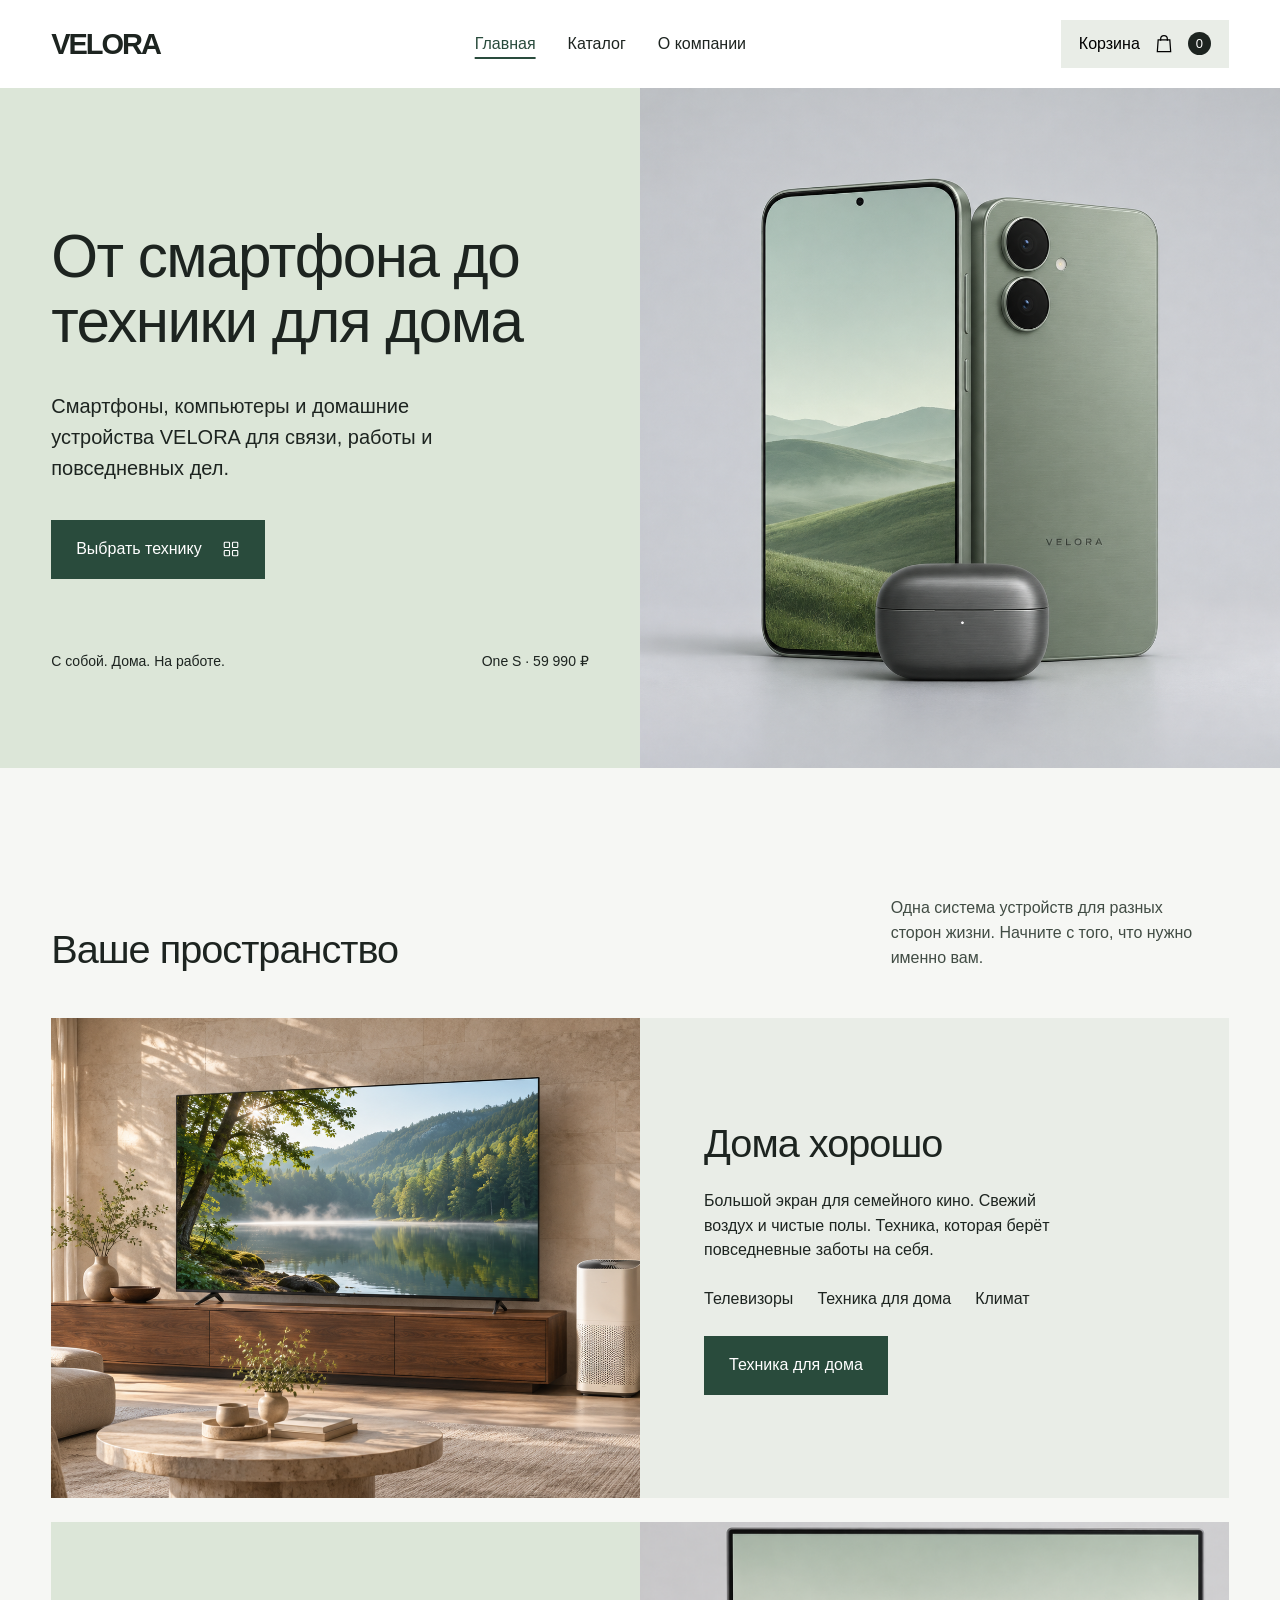
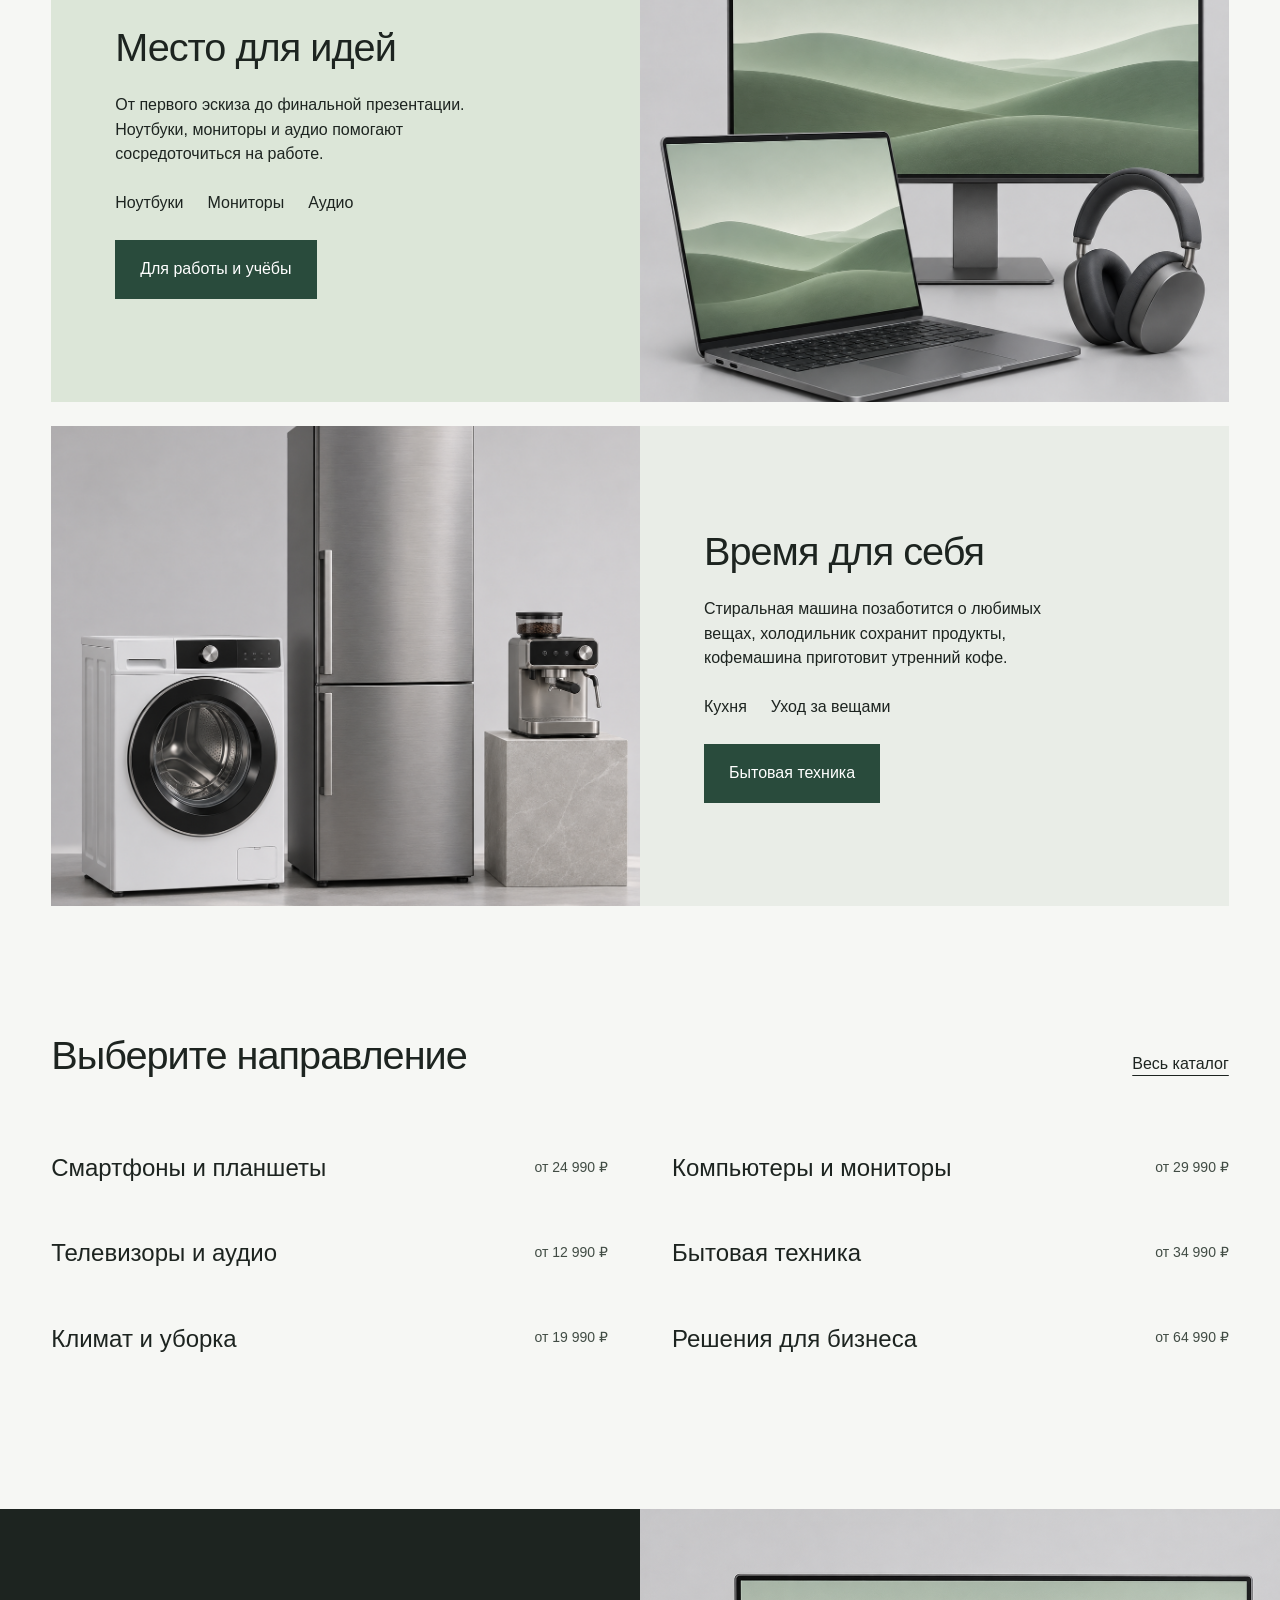
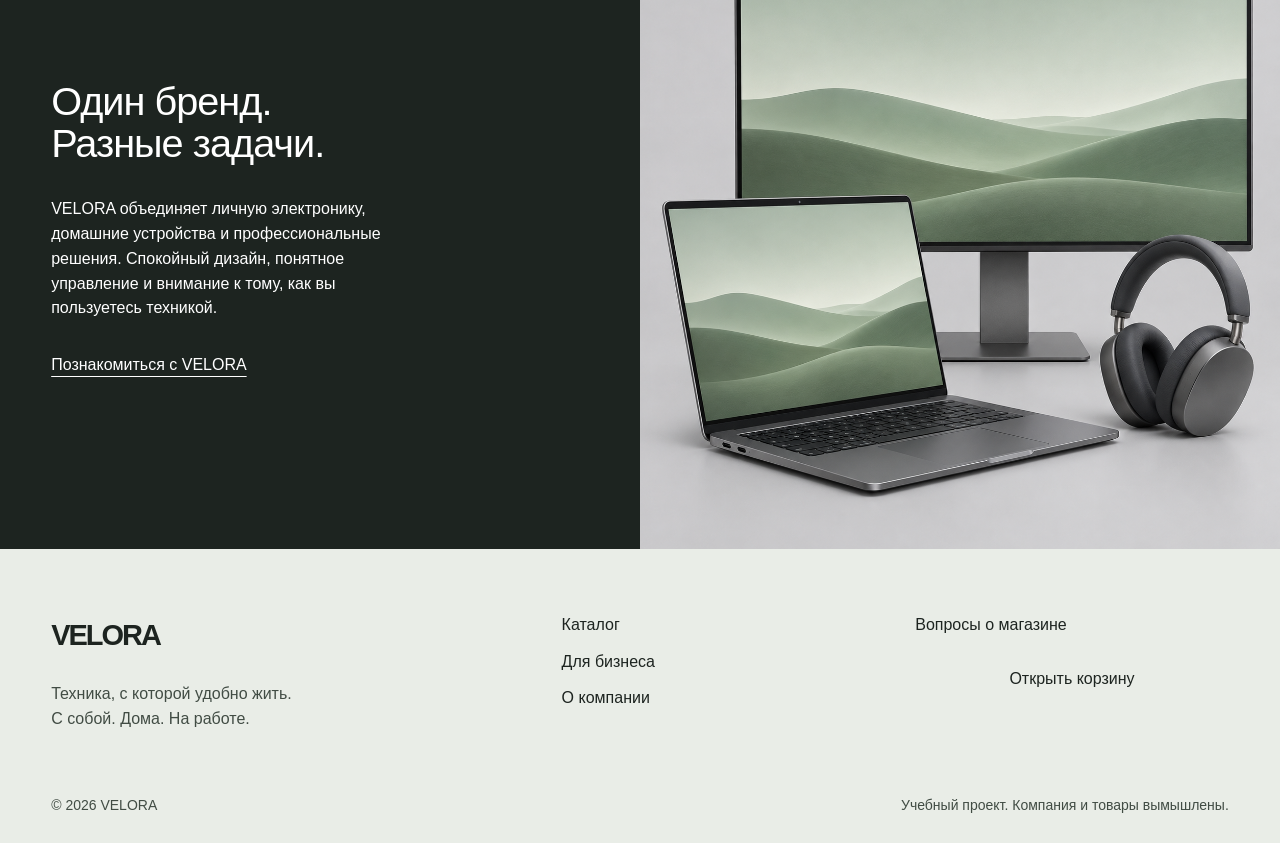
==== commit d752c5be: "Переработать блок Ваше пространство" ====
--- a/index.html
+++ b/index.html
@@ -2,7 +2,23 @@
 <html lang="ru"><head><meta charset="utf-8"><meta name="viewport" content="width=device-width,initial-scale=1"><meta name="description" content="VELORA — учебный магазин техники для жизни, дома и бизнеса. Смартфоны, компьютеры, телевизоры и бытовая техника."><title>VELORA — техника для вашей жизни</title><link rel="icon" href="assets/favicon.svg" type="image/svg+xml"><link rel="stylesheet" href="style.css"><script src="app.js" defer></script></head><body>
 <a href="#main" class="skip">К содержанию</a><header class="header" data-header></header><main id="main">
 <section class="hero" aria-labelledby="hero-title"><div class="hero-copy"><h1 id="hero-title" class="reveal">От смартфона до техники для дома</h1><p class="reveal">Смартфоны, компьютеры и домашние устройства VELORA для связи, работы и повседневных дел.</p><a class="button reveal" href="catalog.html">Выбрать технику <svg class="button-icon" viewBox="0 0 24 24" fill="none" stroke="currentColor" stroke-width="1.5" stroke-linejoin="round" aria-hidden="true" focusable="false"><rect x="3" y="3" width="7" height="7" rx="1"/><rect x="14" y="3" width="7" height="7" rx="1"/><rect x="3" y="14" width="7" height="7" rx="1"/><rect x="14" y="14" width="7" height="7" rx="1"/></svg></a><div class="hero-bottom"><span>С собой. Дома. На работе.</span><span>One S · 59 990 ₽</span></div></div><div class="hero-media"><img src="assets/mobile.png" alt="Смартфоны VELORA One S в шалфейном цвете и беспроводные наушники" width="1024" height="1024" fetchpriority="high"></div></section>
-<section class="section wrap" aria-labelledby="spaces-title"><div class="section-heading"><h2 id="spaces-title">Ваше пространство</h2><p>Одна система устройств для разных сторон жизни. Начните с того, что нужно именно вам.</p></div><div class="spaces"><div class="spaces-visual"><img id="space-image" src="assets/home.png" alt="Гостиная с телевизором, очистителем воздуха и роботом-пылесосом VELORA" width="1536" height="1024" loading="lazy"></div><div><article class="space-story" data-scene="home"><h3>Дома хорошо</h3><p>Большой экран для семейного кино. Свежий воздух и чистые полы. Техника, которая берёт повседневные заботы на себя.</p><ul><li>Телевизоры</li><li>Техника для дома</li><li>Климат</li></ul><a class="button" href="catalog.html?category=home">Техника для дома</a></article><article class="space-story" data-scene="computing"><h3>Место для идей</h3><p>От первого эскиза до финальной презентации. Ноутбуки, мониторы и аудио помогают сосредоточиться на работе.</p><ul><li>Ноутбуки</li><li>Мониторы</li><li>Аудио</li></ul><a class="button" href="catalog.html?category=computing">Для работы и учёбы</a><img class="inline-scene" src="assets/computing.png" alt="Графитовый ноутбук, монитор и полноразмерные наушники VELORA" width="1024" height="1024" loading="lazy"></article><article class="space-story" data-scene="appliances"><h3>Время для себя</h3><p>Стиральная машина позаботится о любимых вещах, холодильник сохранит продукты, кофемашина приготовит утренний кофе.</p><ul><li>Кухня</li><li>Уход за вещами</li></ul><a class="button" href="catalog.html?category=appliances">Бытовая техника</a><img class="inline-scene" src="assets/appliances.png" alt="Стиральная машина, холодильник и кофемашина VELORA" width="1024" height="1024" loading="lazy"></article></div></div></section>
+<section class="section wrap" aria-labelledby="spaces-title">
+  <div class="section-heading"><h2 id="spaces-title">Ваше пространство</h2><p>Одна система устройств для разных сторон жизни. Начните с того, что нужно именно вам.</p></div>
+  <div class="spaces">
+    <article class="space-story">
+      <div class="space-story-media"><img src="assets/home.png" alt="Гостиная с телевизором, очистителем воздуха и роботом-пылесосом VELORA" width="1536" height="1024" loading="lazy"></div>
+      <div class="space-story-copy"><h3>Дома хорошо</h3><p>Большой экран для семейного кино. Свежий воздух и чистые полы. Техника, которая берёт повседневные заботы на себя.</p><ul><li>Телевизоры</li><li>Техника для дома</li><li>Климат</li></ul><a class="button" href="catalog.html?category=home">Техника для дома</a></div>
+    </article>
+    <article class="space-story">
+      <div class="space-story-media"><img src="assets/computing.png" alt="Графитовый ноутбук, монитор и полноразмерные наушники VELORA" width="1024" height="1024" loading="lazy"></div>
+      <div class="space-story-copy"><h3>Место для идей</h3><p>От первого эскиза до финальной презентации. Ноутбуки, мониторы и аудио помогают сосредоточиться на работе.</p><ul><li>Ноутбуки</li><li>Мониторы</li><li>Аудио</li></ul><a class="button" href="catalog.html?category=computing">Для работы и учёбы</a></div>
+    </article>
+    <article class="space-story">
+      <div class="space-story-media"><img src="assets/appliances.png" alt="Стиральная машина, холодильник и кофемашина VELORA" width="1024" height="1024" loading="lazy"></div>
+      <div class="space-story-copy"><h3>Время для себя</h3><p>Стиральная машина позаботится о любимых вещах, холодильник сохранит продукты, кофемашина приготовит утренний кофе.</p><ul><li>Кухня</li><li>Уход за вещами</li></ul><a class="button" href="catalog.html?category=appliances">Бытовая техника</a></div>
+    </article>
+  </div>
+</section>
 <section class="section wrap" aria-labelledby="categories-title"><div class="section-heading"><h2 id="categories-title">Выберите направление</h2><a class="text-link" href="catalog.html">Весь каталог</a></div><div class="category-list"><a class="category" href="catalog.html?category=mobile"><strong>Смартфоны и планшеты</strong><span>от 24 990 ₽</span></a><a class="category" href="catalog.html?category=computing"><strong>Компьютеры и мониторы</strong><span>от 29 990 ₽</span></a><a class="category" href="catalog.html?category=tv"><strong>Телевизоры и аудио</strong><span>от 12 990 ₽</span></a><a class="category" href="catalog.html?category=appliances"><strong>Бытовая техника</strong><span>от 34 990 ₽</span></a><a class="category" href="catalog.html?category=climate"><strong>Климат и уборка</strong><span>от 19 990 ₽</span></a><a class="category" href="catalog.html?category=business"><strong>Решения для бизнеса</strong><span>от 64 990 ₽</span></a></div></section>
 <section class="brand-note" aria-labelledby="brand-title"><div><h2 id="brand-title">Один бренд.<br>Разные задачи.</h2><p>VELORA объединяет личную электронику, домашние устройства и профессиональные решения. Спокойный дизайн, понятное управление и внимание к тому, как вы пользуетесь техникой.</p><a class="text-link" href="about.html">Познакомиться с VELORA</a></div><img src="assets/computing.png" alt="Рабочее пространство с устройствами VELORA" width="1024" height="1024" loading="lazy"></section>
 </main><footer class="footer" data-footer></footer><div data-cart></div><div class="toast" role="status" aria-live="polite"></div></body></html>
--- a/style.css
+++ b/style.css
@@ -1,9 +1,9 @@
 :root{--bg:#f6f7f4;--paper:#fff;--ink:#1d2420;--muted:#414c44;--surface:#e9ede7;--accent:#294b3c;--mint:#dce6d8;--gap:clamp(20px,4vw,64px);--head:clamp(30px,3.1vw,46px);--display:clamp(40px,4.7vw,72px)}
 *{box-sizing:border-box}html{scroll-behavior:smooth}body{margin:0;background:var(--bg);color:var(--ink);font:16px/1.55 Arial,Helvetica,sans-serif}button,input,select{font:inherit}a{color:inherit;text-decoration:none}button{cursor:pointer}img{display:block;max-width:100%;height:auto;object-fit:cover}h1,h2,h3,p{margin:0}h1,h2,h3{line-height:1.08;letter-spacing:-.025em;text-wrap:balance;font-weight:500}h1{font-size:var(--display)}h2{font-size:var(--head)}h3{font-size:24px}p{text-wrap:pretty}a:focus-visible,button:focus-visible,input:focus-visible,select:focus-visible{outline:3px solid #43816b;outline-offset:5px}.skip{position:absolute;top:-100px;left:20px;background:var(--ink);color:var(--paper);padding:12px;z-index:100}.skip:focus{top:12px}.wrap{padding-inline:var(--gap)}.header{height:88px;display:flex;align-items:center;justify-content:space-between;gap:24px;padding-inline:var(--gap);background:var(--paper)}.wordmark{font-size:29px;font-weight:800;letter-spacing:-.07em}.nav{display:flex;align-items:center;gap:32px}.nav a{padding:8px 0}.nav a[aria-current=page]{color:var(--accent);text-decoration:underline;text-underline-offset:8px;text-decoration-thickness:2px}.cart-open{border:0;background:var(--surface);padding:12px 18px;display:flex;gap:14px;align-items:center}.cart-count{background:var(--ink);color:var(--paper);min-width:23px;height:23px;display:grid;place-items:center;font-size:13px;border-radius:50%}.menu-toggle{display:none;border:0;padding:12px;background:var(--surface)}.button{display:inline-flex;align-items:center;justify-content:center;gap:20px;padding:17px 25px;background:var(--accent);color:var(--paper);border:0;min-height:54px;font-weight:500}.button.secondary{background:var(--surface);color:var(--ink)}.text-link{text-decoration:underline;text-underline-offset:6px}.button,.cart-open,.nav a,.category,.product-card img{transition:transform .2s ease,background-color .2s ease}.button:hover{background:#213e31}.cart-open:hover{background:#dde4da}.button:active{transform:scale(.98)}.nav a:hover,.text-link:hover{color:var(--accent)}
-.hero{display:grid;grid-template-columns:1fr 1fr;min-height:680px}.hero-copy{padding:clamp(48px,7vw,100px) var(--gap) 48px;display:flex;flex-direction:column;justify-content:center;background:var(--mint)}.hero-copy h1{max-width:none}.hero-copy p{font-size:20px;max-width:36ch;margin-top:36px}.hero-copy .button{align-self:flex-start;margin-top:36px}.hero-bottom{margin-top:72px;display:flex;justify-content:space-between;gap:20px;font-size:14px}.hero-media{position:relative;background:var(--surface);overflow:hidden}.hero-media img{width:100%;height:100%;position:absolute;object-fit:cover}.section{margin-top:128px;margin-bottom:128px}.section-heading{display:flex;align-items:flex-end;justify-content:space-between;gap:32px;margin-bottom:48px}.section-heading p{max-width:38ch;color:var(--muted)}.spaces{display:grid;grid-template-columns:1fr 1fr;background:var(--surface)}.spaces-visual{position:sticky;top:0;height:min(680px,78svh);min-height:520px}.spaces-visual img{width:100%;height:100%;object-fit:cover}.space-story{min-height:520px;padding:64px var(--gap);display:flex;flex-direction:column;justify-content:center}.space-story h3{font-size:var(--head);max-width:13ch}.space-story p{margin-top:24px;max-width:40ch}.space-story ul{padding:0;list-style:none;display:flex;flex-wrap:wrap;gap:12px 24px;margin:24px 0}.space-story .button{align-self:flex-start}.inline-scene{width:100%;aspect-ratio:1.35;object-fit:cover;margin-top:32px}.space-story:nth-child(2){background:var(--mint)}.category-list{display:grid;grid-template-columns:1fr 1fr;gap:0 64px}.category{display:flex;justify-content:space-between;align-items:center;padding:24px 0;gap:20px}.category:hover{color:var(--accent)}.category strong{font-size:24px;font-weight:500}.category span{font-size:14px;color:var(--muted)}.brand-note{display:grid;grid-template-columns:1fr 1fr;background:var(--ink);color:var(--paper)}.brand-note>div{padding:var(--gap);display:flex;flex-direction:column;justify-content:center;gap:32px}.brand-note img{height:100%;width:100%;min-height:430px}.brand-note p{max-width:43ch}.footer{padding:64px var(--gap) 26px;background:var(--surface)}.footer-top{display:grid;grid-template-columns:1.5fr 1fr 1fr;gap:40px}.footer-top p{max-width:34ch;margin-top:24px;color:var(--muted)}.footer-links{display:flex;flex-direction:column;gap:12px}.footer-bottom{display:flex;justify-content:space-between;gap:24px;flex-wrap:wrap;margin-top:64px;font-size:14px;color:var(--muted)}
+.hero{display:grid;grid-template-columns:1fr 1fr;min-height:680px}.hero-copy{padding:clamp(48px,7vw,100px) var(--gap) 48px;display:flex;flex-direction:column;justify-content:center;background:var(--mint)}.hero-copy h1{max-width:none}.hero-copy p{font-size:20px;max-width:36ch;margin-top:36px}.hero-copy .button{align-self:flex-start;margin-top:36px}.hero-bottom{margin-top:72px;display:flex;justify-content:space-between;gap:20px;font-size:14px}.hero-media{position:relative;background:var(--surface);overflow:hidden}.hero-media img{width:100%;height:100%;position:absolute;object-fit:cover}.section{margin-top:128px;margin-bottom:128px}.section-heading{display:flex;align-items:flex-end;justify-content:space-between;gap:32px;margin-bottom:48px}.section-heading p{max-width:38ch;color:var(--muted)}.spaces{display:flex;flex-direction:column;gap:24px}.space-story{display:grid;grid-template-columns:1fr 1fr;background:var(--surface)}.space-story:nth-child(2){background:var(--mint)}.space-story:nth-child(2) .space-story-media{order:2}.space-story-media{position:relative;min-height:480px;overflow:hidden}.space-story-media img{position:absolute;inset:0;width:100%;height:100%;object-fit:cover}.space-story-copy{padding:clamp(36px,5vw,80px);display:flex;flex-direction:column;justify-content:center;align-items:flex-start}.space-story h3{font-size:var(--head);max-width:13ch}.space-story p{margin-top:24px;max-width:40ch}.space-story ul{padding:0;list-style:none;display:flex;flex-wrap:wrap;gap:12px 24px;margin:24px 0}.space-story .button{align-self:flex-start}.category-list{display:grid;grid-template-columns:1fr 1fr;gap:0 64px}.category{display:flex;justify-content:space-between;align-items:center;padding:24px 0;gap:20px}.category:hover{color:var(--accent)}.category strong{font-size:24px;font-weight:500}.category span{font-size:14px;color:var(--muted)}.brand-note{display:grid;grid-template-columns:1fr 1fr;background:var(--ink);color:var(--paper)}.brand-note>div{padding:var(--gap);display:flex;flex-direction:column;justify-content:center;gap:32px}.brand-note img{height:100%;width:100%;min-height:430px}.brand-note p{max-width:43ch}.footer{padding:64px var(--gap) 26px;background:var(--surface)}.footer-top{display:grid;grid-template-columns:1.5fr 1fr 1fr;gap:40px}.footer-top p{max-width:34ch;margin-top:24px;color:var(--muted)}.footer-links{display:flex;flex-direction:column;gap:12px}.footer-bottom{display:flex;justify-content:space-between;gap:24px;flex-wrap:wrap;margin-top:64px;font-size:14px;color:var(--muted)}
 .page-intro{padding:64px var(--gap) 48px}.page-intro p{margin-top:24px;max-width:65ch;color:var(--muted)}.breadcrumb{font-size:14px;color:var(--muted);margin-bottom:28px}.breadcrumb a{text-decoration:underline;text-underline-offset:4px}.catalog-layout{display:grid;grid-template-columns:210px minmax(0,1fr);gap:40px;padding:0 var(--gap) 100px}.filter-title{font-size:20px;margin-bottom:18px}.filter-categories{display:flex;flex-direction:column;gap:8px}.filter-categories button{border:0;background:none;text-align:left;padding:12px 14px;color:var(--ink)}.filter-categories button[aria-pressed=true]{background:var(--accent);color:var(--paper)}.filter-categories button:hover{background:var(--surface)}.filter-categories button[aria-pressed=true]:hover{background:var(--accent)}.catalog-tools{display:flex;gap:16px;align-items:center;justify-content:space-between;flex-wrap:wrap;margin-bottom:28px}.search-box{flex:1;min-width:190px}.search-box input{width:100%;background:var(--paper);border:1px solid #a8b1a9;padding:14px}.sort-box select{background:var(--paper);border:1px solid #a8b1a9;padding:14px;max-width:100%}.result-count{color:var(--muted);font-size:14px;margin-bottom:20px}.products{display:grid;grid-template-columns:repeat(3,minmax(0,1fr));gap:40px 24px}.product-card{min-width:0}.product-visual{display:block;overflow:hidden;background:var(--surface)}.product-card img{width:100%;aspect-ratio:1;object-fit:contain}.product-visual:hover{background:#dfe6dc}.product-card h2{font-size:24px;line-height:1.2;letter-spacing:0;margin-top:20px}.product-card p{margin:10px 0;color:var(--muted);font-size:14px}.price{font-size:20px;font-variant-numeric:tabular-nums}.product-actions{margin-top:18px;display:flex;justify-content:space-between;align-items:center;gap:8px}.add-small{background:var(--accent);color:var(--paper);border:0;padding:11px 14px}.empty-state{padding:50px 20px;background:var(--surface);text-align:center;grid-column:1/-1}.empty-state p{margin-top:16px}.sr-only{position:absolute;width:1px;height:1px;padding:0;margin:-1px;overflow:hidden;clip:rect(0,0,0,0);white-space:nowrap;border:0}.product-main{display:grid;grid-template-columns:1.1fr 1fr;gap:60px;margin:0 var(--gap) 80px}.detail-image{width:100%;aspect-ratio:1;object-fit:contain;background:var(--surface)}.product-info{padding-block:20px}.product-info h1{font-size:var(--head)}.product-info .description{margin:28px 0;color:var(--muted);font-size:20px}.detail-price{font-size:32px;margin:32px 0}.color-options{display:flex;gap:14px;margin-top:16px}.swatch{width:38px;height:38px;border:3px solid var(--paper);outline:2px solid transparent;border-radius:50%}.swatch[aria-pressed=true]{outline-color:var(--ink)}.color-sage{background:#a6b49f}.color-graphite{background:#414744}.detail-add{width:100%;margin-top:32px}.service-note{font-size:14px;color:var(--muted);margin-top:22px}.specs{max-width:1000px;margin:0 auto 100px;padding:0 var(--gap)}.specs h2{margin-bottom:32px}.specs dl{display:grid;grid-template-columns:1fr 1fr;margin:0}.specs dt,.specs dd{padding:18px 16px;margin:0}.specs dt:nth-of-type(odd),.specs dd:nth-of-type(odd){background:var(--surface)}.about-intro{display:grid;grid-template-columns:1fr 1fr;gap:60px;align-items:center}.about-intro img{width:100%;aspect-ratio:1;object-fit:cover}.about-intro p{margin-top:30px;max-width:45ch;font-size:20px}.about-intro h1{font-size:var(--head)}.about-directions{display:grid;grid-template-columns:1fr 1fr;gap:60px}.about-directions p{margin-top:24px;max-width:48ch}.support{background:var(--mint);padding:var(--gap)}.support details{padding-block:22px}.support summary{cursor:pointer;font-size:20px}.support details p{margin-top:18px;max-width:70ch}.support h2{margin-bottom:24px}
 dialog{border:0;padding:0;background:var(--paper);color:var(--ink);width:min(620px,calc(100% - 32px));max-height:85svh}dialog::backdrop{background:#17231c99}.cart-inner{padding:32px}.cart-title{display:flex;align-items:center;justify-content:space-between;gap:20px;margin-bottom:30px}.cart-title h2{font-size:32px}.close-dialog{border:0;background:var(--surface);padding:8px 14px;font-size:24px}.cart-row{display:grid;grid-template-columns:80px 1fr auto;gap:18px;align-items:center;margin:24px 0}.cart-row img{width:80px;height:80px;object-fit:contain;background:var(--surface)}.cart-row h3{font-size:20px;letter-spacing:-.02em}.cart-row p{font-size:14px}.quantity{display:flex;align-items:center;gap:14px;margin-top:10px}.quantity button{border:0;background:var(--surface);width:30px;height:30px}.quantity button:disabled{opacity:.4;cursor:default}.remove-item{border:0;background:none;text-decoration:underline;font-size:14px;padding:6px 0}.cart-total{font-size:24px;margin:30px 0}.cart-empty{padding:40px 0}.cart-notice{font-size:14px;color:var(--muted);margin:20px 0}.toast{position:fixed;bottom:24px;left:50%;transform:translateX(-50%);background:var(--ink);color:var(--paper);padding:16px 24px;z-index:20;max-width:calc(100% - 32px);width:max-content}.toast:empty{display:none}.reveal{animation:enter .38s cubic-bezier(.22,1,.36,1) both}@keyframes enter{from{opacity:0;transform:translateY(8px)}to{opacity:1;transform:none}}
-@media(min-width:1550px){body{max-width:1800px;margin:auto}.hero{min-height:760px}}@media(max-width:1000px){.header{height:80px}.nav{gap:20px}.hero{min-height:560px}.hero-copy{padding-top:50px}.hero-bottom{margin-top:40px}.products{grid-template-columns:repeat(2,minmax(0,1fr))}.catalog-layout{grid-template-columns:180px minmax(0,1fr);gap:25px}.product-main{gap:32px}.spaces-visual{min-height:500px}.footer-top{grid-template-columns:1fr 1fr}.footer-top>div:first-child{grid-column:1/-1}}
-@media(max-width:700px){:root{--gap:20px;--display:46px;--head:34px}.header{height:76px;gap:12px;position:relative;z-index:10}.wordmark{font-size:26px}.menu-toggle{display:block;margin-left:auto}.cart-open{padding:10px 12px;gap:8px}.cart-label{display:none}.nav{display:none;position:absolute;top:76px;left:0;right:0;background:var(--paper);padding:24px var(--gap);flex-direction:column;align-items:flex-start}.nav.open{display:flex}.hero{display:flex;flex-direction:column;min-height:0}.hero-media{height:420px;order:-1}.hero-copy{padding:38px var(--gap)}.hero-copy h1{max-width:none}.hero-copy p{font-size:18px;margin-top:28px}.hero-copy .button{width:100%;margin-top:28px}.hero-bottom{margin-top:32px;font-size:13px}.section{margin-block:75px}.section-heading{align-items:flex-start;flex-direction:column;gap:24px;margin-bottom:30px}.spaces{display:block}.spaces-visual{position:relative;min-height:0;height:380px}.space-story{min-height:0;padding:42px var(--gap)}.space-story h3{max-width:100%}.space-story p{margin-top:22px}.category-list{grid-template-columns:1fr}.category strong{font-size:22px}.brand-note{grid-template-columns:1fr}.brand-note img{min-height:0;aspect-ratio:1.25;order:-1}.brand-note>div{padding:36px var(--gap)}.footer{padding-top:44px}.footer-top{gap:32px 20px}.footer-bottom{margin-top:40px;gap:12px}.page-intro{padding-top:42px}.page-intro h1{font-size:40px}.catalog-layout{display:block;padding-bottom:65px}.filter-categories{flex-direction:row;overflow-x:auto;padding-bottom:14px;margin-bottom:20px;gap:6px}.filter-categories button{white-space:nowrap;padding:10px 14px}.filter-title{display:none}.catalog-tools{align-items:stretch;gap:12px}.search-box{flex-basis:100%}.sort-box,.sort-box select{width:100%}.products{gap:32px 14px}.product-card h2{font-size:20px}.product-actions{flex-direction:column;align-items:flex-start;gap:12px}.add-small{width:100%}.product-main{grid-template-columns:1fr;gap:22px;margin-bottom:50px}.product-info{padding:0}.product-info .description{font-size:18px}.specs{margin-bottom:65px}.specs dt,.specs dd{padding:14px 10px;font-size:14px}.about-intro,.about-directions{grid-template-columns:1fr;gap:36px}.about-intro img{order:-1}.about-intro p{font-size:18px}.support{padding:28px 20px}.cart-inner{padding:24px 20px}.cart-row{grid-template-columns:62px 1fr;gap:14px}.cart-row img{width:62px;height:70px}.cart-row>div:last-child{grid-column:2}.cart-title h2{font-size:28px}}
+@media(min-width:1550px){body{max-width:1800px;margin:auto}.hero{min-height:760px}}@media(max-width:1000px){.header{height:80px}.nav{gap:20px}.hero{min-height:560px}.hero-copy{padding-top:50px}.hero-bottom{margin-top:40px}.products{grid-template-columns:repeat(2,minmax(0,1fr))}.catalog-layout{grid-template-columns:180px minmax(0,1fr);gap:25px}.product-main{gap:32px}.space-story-media{min-height:420px}.footer-top{grid-template-columns:1fr 1fr}.footer-top>div:first-child{grid-column:1/-1}}
+@media(max-width:700px){:root{--gap:20px;--display:46px;--head:34px}.header{height:76px;gap:12px;position:relative;z-index:10}.wordmark{font-size:26px}.menu-toggle{display:block;margin-left:auto}.cart-open{padding:10px 12px;gap:8px}.cart-label{display:none}.nav{display:none;position:absolute;top:76px;left:0;right:0;background:var(--paper);padding:24px var(--gap);flex-direction:column;align-items:flex-start}.nav.open{display:flex}.hero{display:flex;flex-direction:column;min-height:0}.hero-media{height:420px;order:-1}.hero-copy{padding:38px var(--gap)}.hero-copy h1{max-width:none}.hero-copy p{font-size:18px;margin-top:28px}.hero-copy .button{width:100%;margin-top:28px}.hero-bottom{margin-top:32px;font-size:13px}.section{margin-block:75px}.section-heading{align-items:flex-start;flex-direction:column;gap:24px;margin-bottom:30px}.spaces{gap:20px}.space-story{display:flex;flex-direction:column}.space-story:nth-child(2) .space-story-media{order:0}.space-story-media{min-height:0;aspect-ratio:4/3}.space-story-copy{padding:36px var(--gap) 42px}.space-story h3{max-width:100%}.space-story p{margin-top:22px}.category-list{grid-template-columns:1fr}.category strong{font-size:22px}.brand-note{grid-template-columns:1fr}.brand-note img{min-height:0;aspect-ratio:1.25;order:-1}.brand-note>div{padding:36px var(--gap)}.footer{padding-top:44px}.footer-top{gap:32px 20px}.footer-bottom{margin-top:40px;gap:12px}.page-intro{padding-top:42px}.page-intro h1{font-size:40px}.catalog-layout{display:block;padding-bottom:65px}.filter-categories{flex-direction:row;overflow-x:auto;padding-bottom:14px;margin-bottom:20px;gap:6px}.filter-categories button{white-space:nowrap;padding:10px 14px}.filter-title{display:none}.catalog-tools{align-items:stretch;gap:12px}.search-box{flex-basis:100%}.sort-box,.sort-box select{width:100%}.products{gap:32px 14px}.product-card h2{font-size:20px}.product-actions{flex-direction:column;align-items:flex-start;gap:12px}.add-small{width:100%}.product-main{grid-template-columns:1fr;gap:22px;margin-bottom:50px}.product-info{padding:0}.product-info .description{font-size:18px}.specs{margin-bottom:65px}.specs dt,.specs dd{padding:14px 10px;font-size:14px}.about-intro,.about-directions{grid-template-columns:1fr;gap:36px}.about-intro img{order:-1}.about-intro p{font-size:18px}.support{padding:28px 20px}.cart-inner{padding:24px 20px}.cart-row{grid-template-columns:62px 1fr;gap:14px}.cart-row img{width:62px;height:70px}.cart-row>div:last-child{grid-column:2}.cart-title h2{font-size:28px}}
 @media(prefers-reduced-motion:reduce){html{scroll-behavior:auto}*,*::before,*::after{animation:none!important;transition:none!important}}
 .button-icon{width:18px;height:18px;flex:none}.close-dialog{display:grid;place-items:center;width:40px;height:40px;padding:0}.close-dialog svg{display:block;width:18px;height:18px}
